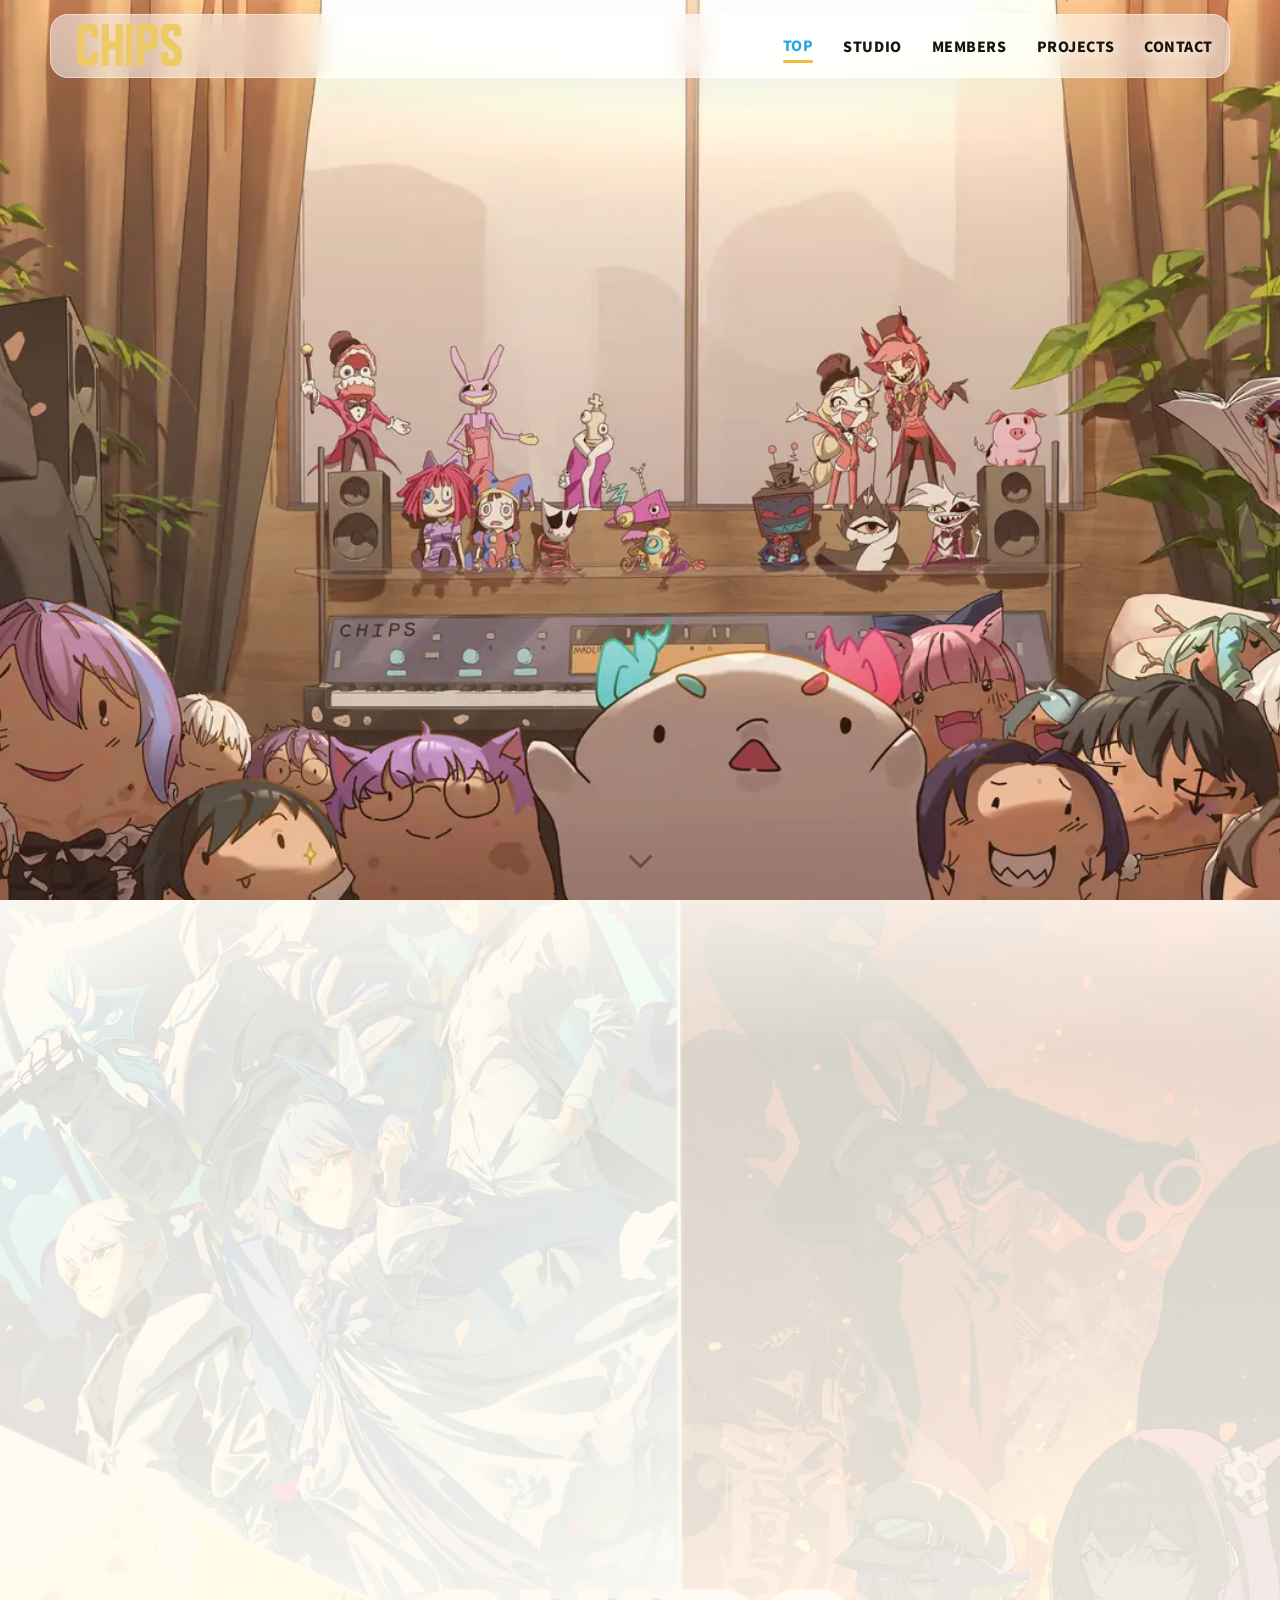
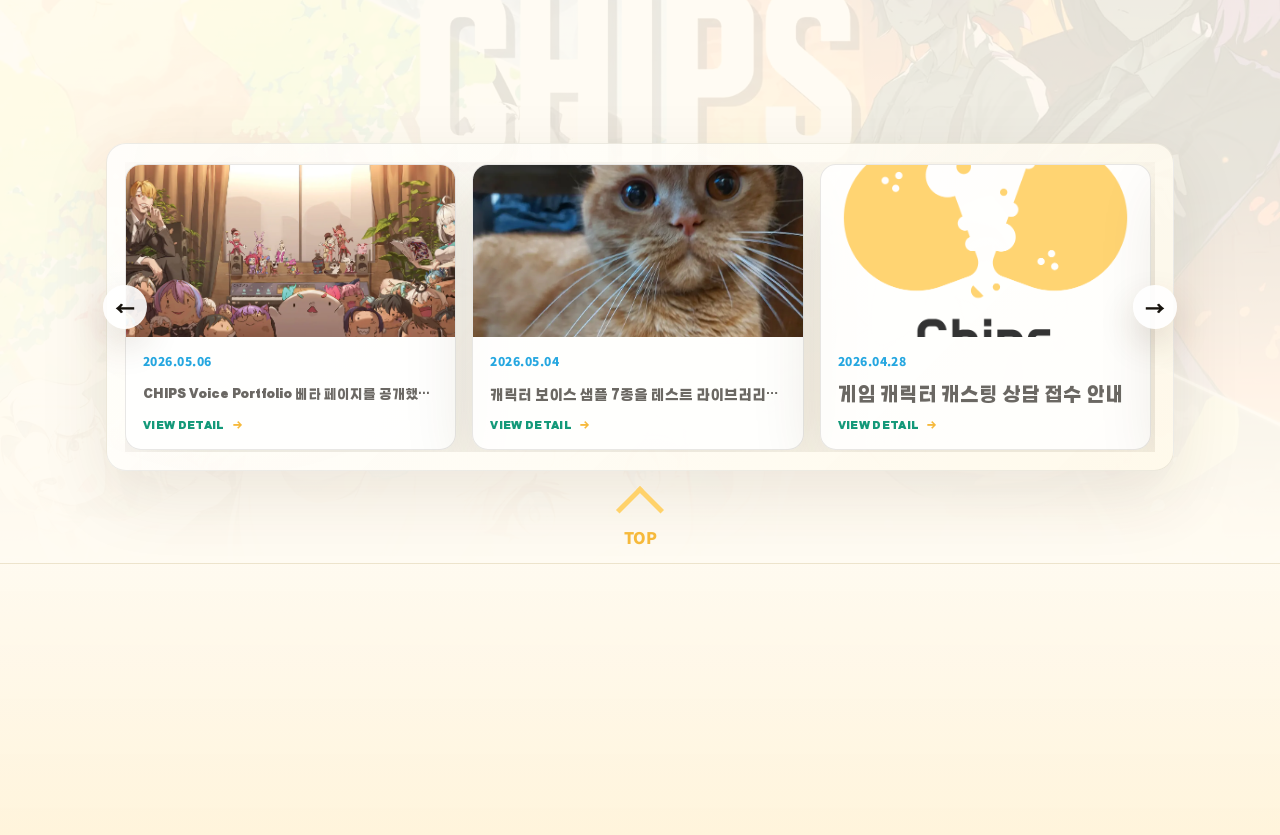
==== index.html @ 1d09a899 "Restore news article header style" ====
<!doctype html>
<html lang="ko">
  <head>
    <meta charset="UTF-8" />
    <meta name="viewport" content="width=device-width, initial-scale=1.0" />
    <title>CHIPS Voice Portfolio</title>
    <link rel="preconnect" href="https://fonts.googleapis.com" />
    <link rel="preconnect" href="https://fonts.gstatic.com" crossorigin />
    <link
      href="https://fonts.googleapis.com/css2?family=Bebas+Neue&family=Noto+Sans+KR:wght@400;500;700;900&display=swap"
      rel="stylesheet"
    />
    <link rel="stylesheet" href="styles.css?v=20260605-news-nav-polish" />
  </head>
  <body>
    <header class="site-header" aria-label="CHIPS main navigation">
      <a class="brand" href="#top" aria-label="CHIPS home">
        <img class="brand-logo" src="assets/chips_logo_1.png" alt="CHIPS" />
      </a>
      <nav class="main-nav" aria-label="Primary">
        <a href="#top" class="nav-link is-active">TOP</a>
        <a href="#news" class="nav-link">STUDIO</a>
        <a href="#members" class="nav-link">MEMBERS</a>
        <a href="#services" class="nav-link">PROJECTS</a>
        <a href="#contact" class="nav-link">CONTACT</a>
      </nav>
    </header>

    <main>
      <div id="home" class="home-page">
        <section id="top" class="hero section-panel" aria-label="CHIPS hero video">
          <video class="hero-video" autoplay muted loop playsinline preload="metadata" poster="assets/chips-hero-optimized.webp">
            <source src="assets/chips-background.mp4" type="video/mp4" />
          </video>
          <div class="hero-poster-pan" aria-hidden="true">
            <img src="assets/chips-poster-landscape.webp" alt="" />
          </div>
          <a class="hero-scroll-cue" href="#voice-sample" aria-label="Scroll to voice samples">
            <span></span>
          </a>
        </section>

        <section id="voice-sample" class="section-panel voice-sample-section">
          <div class="section-title-row">
            <div>
              <p class="eyebrow">Sample library</p>
              <h2>VOICE SAMPLE</h2>
            </div>
            <div class="filter-language-switch" aria-label="Voice sample category language">
              <button class="filter-locale-button is-active" type="button" data-filter-locale="ko">
                <strong>한국</strong>
                <span>KR</span>
              </button>
              <button class="filter-locale-button" type="button" data-filter-locale="en">
                <strong>English</strong>
                <span>EN</span>
              </button>
              <button class="filter-locale-button" type="button" data-filter-locale="ja">
                <strong>日本語</strong>
                <span>JP</span>
              </button>
              <button class="filter-locale-button" type="button" data-filter-locale="zh">
                <strong>中文</strong>
                <span>CN</span>
              </button>
            </div>
          </div>

          <form class="sample-filter" aria-label="Voice sample filters">
            <div class="filter-controls" id="filter-controls"></div>
            <button class="dark-button" type="button" id="sample-search">
              <strong>검색</strong>
              <span>Search</span>
            </button>
          </form>

          <div class="sample-empty" id="sample-empty">카테고리를 선택하고 검색하면 성우 샘플이 표시됩니다.</div>
          <div class="sample-results" id="sample-results" hidden>
            <button class="sample-page-button" type="button" data-sample-page="prev" aria-label="Previous sample results">
              <img src="assets/chevron-left.svg" alt="" aria-hidden="true" />
            </button>
            <div class="sample-grid" id="sample-grid" aria-live="polite"></div>
            <button class="sample-page-button" type="button" data-sample-page="next" aria-label="Next sample results">
              <img src="assets/chevron-right.svg" alt="" aria-hidden="true" />
            </button>
            <p class="sample-page-status" id="sample-page-status" aria-live="polite"></p>
          </div>
        </section>

        <section id="top-news" class="section-panel top-news-section">
          <div class="section-title-row compact-title-row">
            <div>
              <p class="eyebrow">Studio updates</p>
              <h2>STUDIO NEWS</h2>
            </div>
            <a class="news-view-all" href="#news">Studio archive <span>→</span></a>
          </div>
          <div class="top-news-carousel">
            <button class="top-news-arrow" type="button" data-news-slide="prev" aria-label="Previous news">←</button>
            <div class="top-news-rail" id="top-news-rail" aria-label="Latest CHIPS news">
              <article class="top-news-card" data-news-id="site-beta" tabindex="0" role="button">
                <img src="assets/chips-hero-optimized.webp" alt="CHIPS Voice Portfolio 베타 공개" />
                <div>
                  <time datetime="2026-05-06">2026.05.06</time>
                  <h3>CHIPS Voice Portfolio 베타 페이지를 공개했습니다</h3>
                  <p>Read more <span>→</span></p>
                </div>
              </article>
              <article class="top-news-card" data-news-id="sample-library" tabindex="0" role="button">
                <img src="assets/sample_profile-optimized.webp" alt="캐릭터 보이스 샘플" />
                <div>
                  <time datetime="2026-05-04">2026.05.04</time>
                  <h3>캐릭터 보이스 샘플 7종을 테스트 라이브러리에 추가</h3>
                  <p>Read more <span>→</span></p>
                </div>
              </article>
              <article class="top-news-card" data-news-id="game-casting" tabindex="0" role="button">
                <img src="assets/chips-hero-optimized.webp" alt="게임 캐릭터 캐스팅" />
                <div>
                  <time datetime="2026-04-28">2026.04.28</time>
                  <h3>게임 캐릭터 캐스팅 상담 접수 안내</h3>
                  <p>Read more <span>→</span></p>
                </div>
              </article>
              <article class="top-news-card" data-news-id="remote-guide" tabindex="0" role="button">
                <img src="assets/chips-hero-optimized.webp" alt="원격 녹음 자료 안내" />
                <div>
                  <time datetime="2026-04-18">2026.04.18</time>
                  <h3>원격 녹음 의뢰 시 필요한 자료 정리</h3>
                  <p>Read more <span>→</span></p>
                </div>
              </article>
              <article class="top-news-card" data-news-id="actor-update" tabindex="0" role="button">
                <img src="assets/sample_profile-optimized.webp" alt="신규 성우 프로필" />
                <div>
                  <time datetime="2026-04-02">2026.04.02</time>
                  <h3>신규 성우 프로필 업데이트 예정</h3>
                  <p>Read more <span>→</span></p>
                </div>
              </article>
            </div>
            <button class="top-news-arrow" type="button" data-news-slide="next" aria-label="Next news">→</button>
          </div>
        </section>

      </div>

      <section id="news" class="section-panel news-section app-page" hidden>
        <div class="page-heading">
          <p class="eyebrow">STUDIO</p>
          <h2>Studio News</h2>
        </div>
        <div class="news-layout">
          <div class="news-main">
            <article class="news-feature" data-news-id="site-beta" data-news-category="Notice Website" data-news-archive="2026.05" tabindex="0" role="button">
              <div class="news-feature-visual">
                <img src="assets/chips-hero-optimized.webp" alt="CHIPS studio artwork" />
              </div>
              <div class="news-feature-copy">
                <p class="news-tags"><span>Notice</span><span>Website</span></p>
                <time datetime="2026-05-06">2026.05.06</time>
                <h3>CHIPS Voice Portfolio 베타 페이지를 공개했습니다</h3>
                <p>성우 샘플 검색, 프로필 보기, 문의 접수 기능을 한곳에서 확인할 수 있는 첫 번째 웹사이트 버전입니다.</p>
                <p class="news-more">Read more <span>→</span></p>
              </div>
            </article>

            <div class="news-list">
              <article class="news-item" data-news-id="sample-library" data-news-category="Sample Voice" data-news-archive="2026.05" tabindex="0" role="button">
                <img class="news-thumb" src="assets/sample_profile-optimized.webp" alt="캐릭터 보이스 샘플" />
                <div class="news-item-copy">
                  <time datetime="2026-05-04">2026.05.04</time>
                  <p class="news-tags"><span>Sample</span><span>Voice</span></p>
                  <h3>캐릭터 보이스 샘플 7종을 테스트 라이브러리에 추가</h3>
                  <p>밝은 톤, 중저음 내레이션, 감성 광고 등 검색 카테고리별로 확인 가능한 샘플 데이터를 준비했습니다.</p>
                  <p class="news-more">Read more <span>→</span></p>
                </div>
              </article>
              <article class="news-item" data-news-id="game-casting" data-news-category="Casting" data-news-archive="2026.04" tabindex="0" role="button">
                <img class="news-thumb" src="assets/chips-hero-optimized.webp" alt="게임 캐릭터 캐스팅" />
                <div class="news-item-copy">
                  <time datetime="2026-04-28">2026.04.28</time>
                  <p class="news-tags"><span>Casting</span></p>
                  <h3>게임 캐릭터 캐스팅 상담 접수 안내</h3>
                  <p>히어로, 악당, 마스코트, AI 비서 등 캐릭터 타입에 맞춰 성우 후보를 제안하는 상담을 시작합니다.</p>
                  <p class="news-more">Read more <span>→</span></p>
                </div>
              </article>
              <article class="news-item" data-news-id="remote-guide" data-news-category="Studio Guide" data-news-archive="2026.04" tabindex="0" role="button">
                <img class="news-thumb" src="assets/chips-hero-optimized.webp" alt="원격 녹음 자료 안내" />
                <div class="news-item-copy">
                  <time datetime="2026-04-18">2026.04.18</time>
                  <p class="news-tags"><span>Studio</span><span>Guide</span></p>
                  <h3>원격 녹음 의뢰 시 필요한 자료 정리</h3>
                  <p>대본, 레퍼런스, 분량, 납기, 사용 범위를 미리 정리하면 캐스팅과 견적 안내가 더 빠르게 진행됩니다.</p>
                  <p class="news-more">Read more <span>→</span></p>
                </div>
              </article>
              <article class="news-item" data-news-id="actor-update" data-news-category="Crew" data-news-archive="2026.04" tabindex="0" role="button">
                <img class="news-thumb" src="assets/sample_profile-optimized.webp" alt="신규 성우 프로필" />
                <div class="news-item-copy">
                  <time datetime="2026-04-02">2026.04.02</time>
                  <p class="news-tags"><span>Crew</span></p>
                  <h3>신규 성우 프로필 업데이트 예정</h3>
                  <p>애니메이션, 광고, 게임 분야별 샘플을 가진 성우 프로필이 순차적으로 추가될 예정입니다.</p>
                  <p class="news-more">Read more <span>→</span></p>
                </div>
              </article>
            </div>
          </div>

          <aside class="news-sidebar" aria-label="News filters">
            <div class="news-sidebar-card">
              <h3>Category</h3>
              <button class="news-filter-link is-active" type="button" data-news-filter="all">All</button>
              <button class="news-filter-link" type="button" data-news-filter="category" data-filter-value="Notice">Notice</button>
              <button class="news-filter-link" type="button" data-news-filter="category" data-filter-value="Sample">Sample</button>
              <button class="news-filter-link" type="button" data-news-filter="category" data-filter-value="Casting">Casting</button>
              <button class="news-filter-link" type="button" data-news-filter="category" data-filter-value="Studio">Studio</button>
              <button class="news-filter-link" type="button" data-news-filter="category" data-filter-value="Crew">Crew</button>
            </div>
            <div class="news-sidebar-card">
              <h3>Archive</h3>
              <button class="news-filter-link" type="button" data-news-filter="archive" data-filter-value="2026.05">2026.05</button>
              <button class="news-filter-link" type="button" data-news-filter="archive" data-filter-value="2026.04">2026.04</button>
              <button class="news-filter-link" type="button" data-news-filter="archive" data-filter-value="2026.03">2026.03</button>
            </div>
          </aside>
        </div>
      </section>

      <section id="news-article" class="section-panel news-article-section app-page" hidden>
        <button class="back-button" type="button" id="back-to-news">← STUDIO</button>
        <article class="news-article" id="news-article-content"></article>
      </section>

      <section id="members" class="section-panel actors-section app-page" hidden>
        <div class="page-heading">
          <p class="eyebrow">MEMBERS</p>
          <h2>Voice Actor</h2>
        </div>
        <div class="actor-grid" id="actor-grid"></div>
      </section>

      <section id="actor-detail" class="section-panel actor-detail-section app-page" hidden>
        <button class="back-button" type="button" id="back-to-actors">← MEMBERS</button>
        <article class="actor-profile">
          <div class="profile-sidebar">
            <div class="profile-portrait" id="detail-avatar" aria-hidden="true"></div>
            <div class="profile-identity-card">
              <div class="profile-identity-title">
                <h2 id="detail-name">성우 이름</h2>
                <p class="profile-name-en" id="detail-name-en">English Name</p>
              </div>
            </div>
          </div>
          <div class="profile-copy">
            <div class="profile-audio-card">
              <div class="profile-audio-player-panel" id="audio-demo" hidden>
                <div class="profile-intro-copy">
                  <div class="profile-section-head profile-player-head">
                    <div class="profile-player-label-row">
                      <span>VOICE SAMPLE</span>
                      <div class="profile-audio-tags" id="active-demo-tags" hidden></div>
                    </div>
                    <h3 id="active-demo-title">보이스 샘플</h3>
                  </div>
                  <div id="audio-demo-player"></div>
                  <p class="profile-audio-meta" id="active-demo-meta"></p>
                </div>
              </div>
              <div class="voice-demo">
                <div class="profile-section-head">
                  <span>SAMPLES</span>
                  <h3>보이스 샘플</h3>
                </div>
                <div class="demo-grid sample-button-grid" id="demo-grid"></div>
              </div>
            </div>
            <div class="profile-summary-card">
              <div class="profile-section-head">
                <span>PROFILE</span>
                <h3>소개</h3>
              </div>
              <div class="profile-highlights" id="detail-highlights"></div>
              <p id="detail-bio"></p>
              <p class="profile-capabilities" id="detail-capabilities"></p>
            </div>
          </div>
        </article>
        <section class="profile-career" id="detail-career" aria-label="성우 경력"></section>
      </section>

      <section id="services" class="services-placeholder section-panel app-page" hidden>
        <p class="eyebrow">PROJECTS</p>
        <h2>Projects</h2>
        <p>서비스 소개 영역은 다음 단계에서 녹음, 캐스팅, 연출, 번역/각색 등의 항목으로 확장할 수 있습니다.</p>
      </section>

      <section id="contact" class="section-panel contact-section app-page" hidden>
        <div class="page-heading">
          <div class="contact-heading-top">
            <p class="eyebrow">CONTACT</p>
          </div>
          <h2 data-contact-text="pageTitle">문의하기</h2>
        </div>
        <div class="contact-layout">
          <aside class="contact-aside" aria-label="Contact information">
            <h3 data-contact-text="guideTitle">문의 안내</h3>
            <p data-contact-html="guideBody">
              문의 내용 확인 후 <strong>1~2일 이내</strong>에 이메일로 답변드리겠습니다.
              급한 일정이 있으신 경우 희망 납기일을 함께 작성해 주세요.
            </p>
            <div class="team-join-cta" aria-label="Team join inquiry">
              <p>
                <span data-contact-text="teamJoinGuide">팀 가입 문의의 경우</span>
                <button class="team-join-trigger" id="team-join-trigger" type="button" data-contact-text="teamJoinButton">여기를 클릭해주세요</button>
              </p>
            </div>
          </aside>
          <form class="contact-form" id="contact-form" action="https://usebasin.com/f/edb9d09ea1e0" method="POST" enctype="multipart/form-data" accept-charset="UTF-8">
            <input id="contact-mode" name="contact_mode" type="hidden" value="general" />
            <div class="contact-form-toolbar">
              <div class="filter-language-switch contact-language-switch" aria-label="Contact form language">
                <button class="filter-locale-button is-active" type="button" data-contact-locale="ko">
                  <strong>한국</strong>
                  <span>KR</span>
                </button>
                <button class="filter-locale-button" type="button" data-contact-locale="en">
                  <strong>English</strong>
                  <span>EN</span>
                </button>
              </div>
            </div>
            <div class="team-contact-panel full-field" id="team-contact-panel" hidden>
              <div class="team-contact-heading">
                <div>
                  <p class="eyebrow" data-contact-text="teamFormEyebrow">TEAM JOIN</p>
                  <h3 data-contact-text="teamFormTitle">팀 가입 문의</h3>
                </div>
                <button class="team-contact-back" id="team-contact-back" type="button" data-contact-text="teamFormBack">일반 문의로 돌아가기</button>
              </div>
              <div class="team-contact-grid">
                <label>
                  <span><span data-contact-text="teamNameLabel">활동명 / 이름</span> <strong class="required-mark">*</strong></span>
                  <input name="team_name" type="text" autocomplete="name" required disabled />
                </label>
                <label>
                  <span><span data-contact-text="teamEmailLabel">이메일</span> <strong class="required-mark">*</strong></span>
                  <input name="team_email" type="email" autocomplete="email" required disabled />
                </label>
                <label>
                  <span><span data-contact-text="teamPhoneLabel">연락처</span> <b class="optional-chip" data-contact-text="optionalChip">선택</b></span>
                  <input name="team_phone" type="tel" autocomplete="tel" disabled />
                </label>
                <label>
                  <span><span data-contact-text="teamRoleLabel">지원 분야</span> <strong class="required-mark">*</strong></span>
                  <select name="team_role" required disabled>
                    <option value="" data-contact-option="teamRolePlaceholder">선택해 주세요</option>
                    <option value="성우" data-contact-option="teamRoleVoice">성우</option>
                    <option value="일러스트" data-contact-option="teamRoleIllustration">일러스트</option>
                    <option value="기획" data-contact-option="teamRolePlanning">기획</option>
                  </select>
                </label>
              </div>
              <label>
                <span><span data-contact-text="teamLinksLabel">포트폴리오 / 샘플 링크</span> <b class="optional-chip" data-contact-text="optionalChip">선택</b></span>
                <input name="team_links" type="text" placeholder="Google Drive, YouTube, SoundCloud" disabled />
              </label>
              <label>
                <span><span data-contact-text="teamIntroLabel">간단한 소개</span> <strong class="required-mark">*</strong></span>
                <textarea name="team_intro" rows="5" placeholder="활동 분야, 가능한 작업, 함께하고 싶은 이유를 적어주세요." required disabled></textarea>
              </label>
              <label>
                <span><span data-contact-text="teamExperienceLabel">주요 경력 / 참고 사항</span> <b class="optional-chip" data-contact-text="optionalChip">선택</b></span>
                <textarea name="team_experience" rows="4" placeholder="참여 작품, 작업 경험, 사용 장비 등을 자유롭게 적어주세요." disabled></textarea>
              </label>
            </div>
            <label>
              <span><span data-contact-text="nameLabel">성명</span> <strong class="required-mark">*</strong></span>
              <input name="name" type="text" autocomplete="name" required />
            </label>
            <fieldset class="contact-choice">
              <legend><span data-contact-text="requesterLabel">문의자 구분</span> <strong class="required-mark">*</strong></legend>
              <label><input name="requester_type" type="radio" value="회사" required /><span data-contact-text="companyOption">회사</span></label>
              <label><input name="requester_type" type="radio" value="개인" /><span data-contact-text="individualOption">개인</span></label>
            </fieldset>
            <label>
              <span><span data-contact-text="companyLabel">회사명 또는 개인명</span> <b class="optional-chip" data-contact-text="optionalChip">선택</b></span>
              <input name="company" type="text" autocomplete="organization" />
            </label>
            <label>
              <span><span data-contact-text="inquiryTypeLabel">문의 유형</span> <strong class="required-mark">*</strong></span>
              <select name="inquiry_type" required>
                <option value="" data-contact-option="placeholder">선택해 주세요</option>
                <option value="성우 캐스팅 문의" data-contact-option="casting">성우 캐스팅 문의</option>
                <option value="더빙 제작 문의" data-contact-option="dubbing">더빙 제작 문의</option>
                <option value="견적 요청" data-contact-option="estimate">견적 요청</option>
                <option value="수정/추가 작업" data-contact-option="revision">수정/추가 작업</option>
                <option value="제휴/협업" data-contact-option="partnership">제휴/협업</option>
                <option value="기타" data-contact-option="other">기타</option>
              </select>
            </label>
            <label>
              <span><span data-contact-text="phoneLabel">연락처</span> <b class="optional-chip" data-contact-text="optionalChip">선택</b></span>
              <input name="phone" type="tel" autocomplete="tel" />
            </label>
            <label>
              <span><span data-contact-text="emailLabel">이메일</span> <strong class="required-mark">*</strong></span>
              <input name="email" type="email" autocomplete="email" placeholder="hello@example.com" required />
            </label>
            <div class="contact-extra-grid full-field">
              <label>
                <span><span data-contact-text="budgetLabel">예산 범위</span> <b class="optional-chip" data-contact-text="optionalChip">선택</b></span>
                <input name="budget" type="text" />
              </label>
              <label>
                <span><span data-contact-text="deadlineLabel">희망 마감일</span> <b class="optional-chip" data-contact-text="optionalChip">선택</b></span>
                <input name="deadline" type="date" />
              </label>
              <label>
                <span><span data-contact-text="projectTypeLabel">프로젝트 종류</span> <b class="optional-chip" data-contact-text="optionalChip">선택</b></span>
                <input name="project_type" type="text" placeholder="광고, 유튜브, 애니, 게임, 교육 등" />
              </label>
            </div>
            <label class="full-field">
              <span><span data-contact-text="messageLabel">신청 내용</span> <strong class="required-mark">*</strong></span>
              <textarea name="message" rows="6" placeholder="문의 내용, 분량, 일정, 원하는 목소리 조건 등" required></textarea>
            </label>
            <label class="full-field">
              <span><span data-contact-text="referenceLabel">파일 또는 참고 링크</span> <b class="optional-chip" data-contact-text="optionalChip">선택</b></span>
              <input name="reference_link" type="url" placeholder="Google Drive, Dropbox, YouTube" />
            </label>
            <label class="file-field full-field">
              <span><span data-contact-text="attachmentLabel">파일 첨부</span> <b class="optional-chip" data-contact-text="optionalChip">선택</b></span>
              <input class="file-input" name="attachment" type="file" accept=".pdf,.doc,.docx,.txt,.rtf,.zip,.mp3,.wav,.m4a,.mp4,.mov,.jpg,.jpeg,.png,.webp" />
              <span class="file-upload-ui">
                <span class="file-upload-button" data-contact-text="fileChoose">파일 선택</span>
                <span class="file-upload-name" id="file-upload-name" data-contact-text="fileNone">선택된 파일 없음</span>
                <span class="file-upload-actions" id="file-upload-actions" hidden>
                  <button class="file-upload-action" type="button" id="file-change-button" data-contact-text="fileChange">변경</button>
                  <button class="file-upload-action" type="button" id="file-remove-button" data-contact-text="fileRemove">삭제</button>
                </span>
              </span>
              <small data-contact-text="attachmentHelp">첨부파일은 1개만 가능하며, 5MB 이하 파일만 첨부할 수 있습니다. 큰 파일은 위 링크란에 공유 링크를 남겨주세요.</small>
            </label>
            <div class="privacy-group full-field">
              <details class="privacy-details">
                <summary>
                  <span class="privacy-summary-label">
                    <span class="privacy-check-control" aria-hidden="true"></span>
                    <span class="privacy-copy"><span data-contact-text="privacyLabel">개인정보 수집 및 이용에 동의합니다.</span> <strong class="required-mark">*</strong></span>
                  </span>
                  <span class="privacy-summary-toggle">
                    <span data-contact-text="privacyDetailsToggle">자세히 보기</span>
                    <span class="privacy-details-arrow" aria-hidden="true"></span>
                  </span>
                </summary>
                <input class="privacy-native-input" name="privacy_agree" type="checkbox" value="동의" required />
                <div class="privacy-details-content" data-contact-html="privacyDetailsBody">
                  <dl>
                    <div>
                      <dt>수집 항목</dt>
                      <dd>성명, 이메일, 연락처, 회사명 또는 개인명, 문의 유형, 문의 내용, 첨부파일</dd>
                    </div>
                    <div>
                      <dt>수집 목적</dt>
                      <dd>문의 접수, 본인 확인, 답변 및 상담 진행</dd>
                    </div>
                    <div>
                      <dt>보유 기간</dt>
                      <dd>문의 처리 완료 후 1년간 보관 후 파기</dd>
                    </div>
                    <div>
                      <dt>동의 거부권</dt>
                      <dd>동의하지 않을 경우 문의 접수가 제한될 수 있습니다.</dd>
                    </div>
                    <div>
                      <dt>처리 위탁</dt>
                      <dd>문의 접수, 첨부파일 수신, 이메일 전달을 위해 Basin 서비스를 이용합니다.</dd>
                    </div>
                  </dl>
                </div>
              </details>
            </div>
            <button class="submit-button" type="submit"><span data-contact-text="submitLabel">문의 접수하기</span></button>
            <p class="form-status" id="form-status" role="status"></p>
          </form>
        </div>
        <div class="contact-toast" id="contact-toast" hidden role="alertdialog" aria-modal="true" aria-labelledby="contact-toast-title">
          <button class="contact-toast-close" id="contact-toast-close" type="button" aria-label="Close">X</button>
          <strong id="contact-toast-title">&#47928;&#51032;&#44032; &#51217;&#49688;&#46104;&#50632;&#49845;&#45768;&#45796;.</strong>
          <span>&#54869;&#51064; &#54980; 1~2&#51068; &#51060;&#45236;&#50640; &#51060;&#47700;&#51068;&#47196; &#45813;&#48320;&#46300;&#47532;&#44192;&#49845;&#45768;&#45796;.</span>
          <em>Your inquiry has been submitted. We will review it and reply by email within 1-2 business days.</em>
        </div>
      </section>

      <section id="info" class="info-band">
        <button class="top-button" type="button" id="scroll-to-top" aria-label="Scroll to top">
          <span></span>
          TOP
        </button>
        <div class="info-content">
          <div class="footer-brand">
            <img src="assets/chips_logo_1.png" alt="CHIPS" />
            <p>Voice casting and creative production archive.</p>
          </div>
          <div class="footer-main">
            <div class="footer-credits" aria-label="CHIPS team credits">
              <p><span>Lead</span><strong>장민지</strong></p>
              <p><span>Co-Lead</span><strong>권순교</strong></p>
              <p><span>Operations Lead</span><strong>곽서현</strong></p>
            </div>
            <div class="footer-notice">
              <p lang="ko">본 페이지에 게시된 콘텐츠의 무단 복제, 배포 및 도용을 금지하며, 위반 시 관련 법령에 따라 조치될 수 있습니다.</p>
              <p lang="en">Unauthorized reproduction, distribution, or use of any content on this website is prohibited and may result in legal action.</p>
            </div>
          </div>
          <div class="footer-bottom">
            <p>© CHIPS. All Rights Reserved.</p>
            <nav aria-label="Footer navigation">
              <a href="#top">TOP</a>
              <a href="#members">MEMBERS</a>
              <a href="#contact">CONTACT</a>
            </nav>
          </div>
        </div>
      </section>
    </main>

    <div class="contact-status-bar" id="contact-status-bar" hidden role="alert"></div>

    <script src="script.js?v=20260605-news-article-polish"></script>
  </body>
</html>
---- styles.css ----
:root {
  --chip-yellow: #ffd26a;
  --chip-yellow-deep: #f6b93b;
  --ink: #17130d;
  --muted: #6f675b;
  --line: rgba(32, 26, 18, 0.16);
  --paper: #fffaf0;
  --soft: #f8efe1;
  --blue: #26a7e0;
  --green: #149979;
  --coral: #ef7766;
  --shadow: 0 24px 70px rgba(73, 52, 25, 0.13);
  --glass: rgba(255, 252, 244, 0.58);
  --glass-strong: rgba(255, 252, 244, 0.82);
}

@font-face {
  font-family: "Hakgyoansim Poster";
  src:
    url("assets/fonts/Hakgyoansim_PosterB.ttf") format("truetype"),
    url("assets/fonts/Hakgyoansim_PosterOTFB.otf") format("opentype");
  font-weight: 700 900;
  font-style: normal;
  font-display: swap;
}

* {
  box-sizing: border-box;
}

html {
  scroll-behavior: smooth;
}

body {
  margin: 0;
  background: var(--paper);
  color: var(--ink);
  font-family: "Noto Sans KR", "Apple SD Gothic Neo", "Malgun Gothic", sans-serif;
  font-weight: 500;
}

[hidden] {
  display: none !important;
}

button,
input,
select,
textarea {
  font: inherit;
}

a {
  color: inherit;
  text-decoration: none;
}

.site-header {
  position: fixed;
  top: 0;
  left: 0;
  right: 0;
  z-index: 20;
  display: flex;
  align-items: center;
  justify-content: space-between;
  width: min(1180px, calc(100% - 32px));
  height: 64px;
  margin: 14px auto 0;
  padding: 0 16px;
  background: rgba(255, 255, 255, 0.52);
  border: 1px solid rgba(255, 255, 255, 0.42);
  border-radius: 18px;
  box-shadow: 0 18px 48px rgba(73, 52, 25, 0.07);
  backdrop-filter: blur(12px);
}

.brand-logo {
  display: block;
  width: clamp(86px, 10vw, 132px);
  height: auto;
  transition: transform 220ms ease, filter 220ms ease;
}

.brand:hover .brand-logo {
  transform: translateY(-2px) rotate(-1deg);
  filter: drop-shadow(0 10px 20px rgba(246, 185, 59, 0.22));
}

.main-nav {
  display: flex;
  gap: clamp(12px, 3vw, 30px);
  align-items: center;
  font-size: 14px;
  font-weight: 900;
  letter-spacing: 0.04em;
  text-shadow: 0 1px 12px rgba(255, 255, 255, 0.92);
}

.nav-link {
  position: relative;
  padding: 9px 0 10px;
  transition: color 180ms ease, transform 180ms ease;
}

.nav-link::after {
  content: "";
  position: absolute;
  left: 0;
  right: 0;
  bottom: 2px;
  height: 3px;
  border-radius: 999px;
  background: var(--chip-yellow-deep);
  transform: scaleX(0);
  transform-origin: center;
  transition: transform 180ms ease;
}

.nav-link.is-active,
.nav-link:hover {
  color: var(--blue);
  transform: translateY(-1px);
}

.nav-link.is-active::after,
.nav-link:hover::after {
  transform: scaleX(1);
}

.section-panel {
  width: min(1180px, calc(100% - 32px));
  margin: 0 auto;
  padding: 110px clamp(18px, 5vw, 56px) 72px;
}

.route-enter {
  animation: routeEnter 360ms ease both;
}

@keyframes routeEnter {
  from {
    opacity: 0;
    transform: translateY(14px);
  }

  to {
    opacity: 1;
    transform: translateY(0);
  }
}

.home-page {
  position: relative;
  z-index: 2;
  overflow: visible;
  isolation: isolate;
}

.home-page::before {
  content: "";
  position: absolute;
  inset: calc(100svh - 96px) 0 -36px;
  z-index: 0;
  pointer-events: none;
  background:
    linear-gradient(180deg, var(--paper) 0%, rgba(255, 250, 240, 0.1) 18%, rgba(255, 250, 240, 0.46) 72%, var(--paper) 100%),
    url("assets/chips-poster-bg.webp") center top / cover no-repeat;
  opacity: 0.2;
  filter: saturate(0.88) brightness(1.05);
}

.home-page > .section-panel {
  position: relative;
  z-index: 1;
}

.home-page > .voice-sample-section {
  z-index: 4;
}

.hero.section-panel {
  position: relative;
  width: 100vw;
  max-width: none;
  height: 100vh;
  height: 100svh;
  min-height: 520px;
  margin-right: calc(50% - 50vw);
  margin-left: calc(50% - 50vw);
  padding: 0;
  overflow: hidden;
  background: #fff3d4;
  z-index: 2;
}

.eyebrow {
  margin: 0 0 10px;
  color: var(--blue);
  font-size: 13px;
  font-weight: 900;
  letter-spacing: 0.12em;
  text-transform: uppercase;
}

.hero-video {
  position: absolute;
  inset: 0;
  z-index: 1;
  display: block;
  width: 100%;
  height: 100%;
  margin: 0 auto;
  object-fit: cover;
  object-position: center 58%;
  opacity: 1;
  transition: opacity 1200ms ease;
}

.hero-poster-pan {
  position: absolute;
  top: clamp(96px, 12vh, 126px);
  right: clamp(24px, 4vw, 64px);
  bottom: 82px;
  left: clamp(24px, 4vw, 64px);
  z-index: 2;
  overflow: hidden;
  border-radius: 10px;
  background: transparent;
  box-shadow: 0 24px 70px rgba(28, 20, 10, 0.12);
  pointer-events: none;
  opacity: 0;
}

.hero-poster-pan img {
  display: block;
  width: auto;
  min-width: 100%;
  height: 100%;
  max-width: none;
  object-fit: cover;
  object-position: left center;
  transform: translate3d(0, 0, 0);
  will-change: transform;
}

.hero.is-poster-active .hero-video {
  opacity: 0;
}

.hero.is-poster-active .hero-poster-pan {
  animation: heroPosterCrossfade 16s ease forwards;
}

.hero.is-poster-active .hero-poster-pan img {
  animation: heroPosterPan 16s linear forwards;
}

@keyframes heroPosterCrossfade {
  0% {
    opacity: 0;
  }

  12%,
  82% {
    opacity: 1;
  }

  100% {
    opacity: 0;
  }
}

@keyframes heroPosterPan {
  0% {
    transform: translate3d(0, 0, 0);
  }

  100% {
    transform: translate3d(calc(100vw - clamp(48px, 8vw, 128px) - 100%), 0, 0);
  }
}

@media (prefers-reduced-motion: reduce) {
  .hero-video,
  .hero-poster-pan,
  .hero-poster-pan img {
    animation: none;
  }

  .hero-poster-pan {
    opacity: 0;
  }

  .hero.is-poster-active .hero-poster-pan {
    animation: none;
  }
}

.hero-scroll-cue {
  position: absolute;
  left: 50%;
  bottom: 28px;
  z-index: 4;
  display: grid;
  place-items: center;
  width: 38px;
  height: 38px;
  opacity: 0.68;
  transform: translateX(-50%);
  transition: opacity 180ms ease, transform 180ms ease;
}

.hero-scroll-cue::before {
  content: none;
}

.hero-scroll-cue span {
  width: 17px;
  height: 17px;
  border-right: 3px solid rgba(23, 19, 13, 0.62);
  border-bottom: 3px solid rgba(23, 19, 13, 0.62);
  transform: translateY(3px) rotate(45deg);
  animation: scrollCueBounce 1800ms ease-in-out infinite;
}

.hero-scroll-cue:hover {
  opacity: 0.9;
  transform: translateX(-50%) translateY(2px);
}

@keyframes scrollCueBounce {
  0%,
  100% {
    transform: translateY(1px) rotate(45deg);
  }

  50% {
    transform: translateY(7px) rotate(45deg);
  }
}

.section-title-row {
  display: flex;
  align-items: end;
  justify-content: space-between;
  gap: 20px;
  border-bottom: 0;
  padding-bottom: 22px;
  position: relative;
}

.section-title-row::after,
.page-heading::after {
  content: "";
  position: absolute;
  left: 0;
  right: 0;
  bottom: 0;
  height: 6px;
  border-radius: 999px;
  background: linear-gradient(90deg, var(--chip-yellow-deep), var(--chip-yellow), rgba(255, 210, 106, 0));
}

.section-title-row h2,
.page-heading h2,
.services-placeholder h2 {
  margin: 0;
  font-size: clamp(36px, 7vw, 78px);
  line-height: 1.05;
  font-family: "Bebas Neue", "Noto Sans KR", sans-serif;
  letter-spacing: 0.02em;
}

.compact-title-row h2 {
  font-size: clamp(34px, 6vw, 64px);
}

.filter-language-switch {
  display: inline-flex;
  align-items: center;
  gap: 6px;
  padding: 6px;
  border: 1px solid rgba(32, 26, 18, 0.08);
  border-radius: 999px;
  background: rgba(255, 252, 244, 0.78);
  box-shadow: 0 12px 34px rgba(73, 52, 25, 0.08);
}

.filter-locale-button {
  min-width: 66px;
  min-height: 40px;
  display: grid;
  place-items: center;
  gap: 1px;
  border: 0;
  border-radius: 999px;
  background: transparent;
  color: var(--muted);
  cursor: pointer;
  transition: transform 180ms ease, background 180ms ease, color 180ms ease, box-shadow 180ms ease;
}

.filter-locale-button strong,
.filter-locale-button span {
  display: block;
}

.filter-locale-button strong {
  font-size: 13px;
  font-weight: 900;
}

.filter-locale-button span {
  font-size: 10px;
  font-weight: 900;
  letter-spacing: 0.12em;
}

.filter-locale-button:hover,
.filter-locale-button.is-active {
  transform: translateY(-1px);
  background: #fff;
  color: var(--ink);
  box-shadow: inset 0 0 0 2px rgba(246, 185, 59, 0.58), 0 10px 22px rgba(73, 52, 25, 0.08);
}

.text-link {
  color: var(--green);
  font-weight: 900;
  padding: 10px 16px;
  border-radius: 999px;
  background: rgba(255, 255, 255, 0.58);
  box-shadow: inset 0 0 0 1px rgba(20, 153, 121, 0.16);
  transition: transform 180ms ease, background 180ms ease;
}

.text-link:hover {
  transform: translateY(-2px);
  background: rgba(255, 255, 255, 0.9);
}

.sample-filter {
  position: relative;
  z-index: 300;
  display: grid;
  grid-template-columns: minmax(0, 1fr) 104px;
  gap: 12px;
  margin: 24px 0 34px;
  align-items: start;
}

.filter-controls {
  position: relative;
  display: grid;
  grid-template-columns: repeat(4, minmax(0, 1fr));
  gap: 8px;
  padding: 8px;
  border: 1px solid rgba(32, 26, 18, 0.1);
  border-radius: 14px;
  background: rgba(255, 252, 244, 0.94);
  box-shadow: var(--shadow);
}

.filter-dropdown {
  position: relative;
  min-width: 0;
}

.filter-toggle,
.sample-filter > .dark-button {
  min-width: 0;
  height: 54px;
  border: 0;
  border-radius: 10px;
  cursor: pointer;
}

.filter-toggle {
  width: 100%;
  display: flex;
  align-items: center;
  justify-content: space-between;
  gap: 10px;
  padding: 8px 12px;
  background: rgba(255, 255, 255, 0.66);
  color: var(--ink);
  text-align: left;
  box-shadow: inset 0 0 0 1px rgba(32, 26, 18, 0.08);
  transition: transform 180ms ease, box-shadow 180ms ease, background 180ms ease;
}

.filter-toggle-label {
  min-width: 0;
}

.filter-toggle:hover,
.filter-toggle.has-selection,
.filter-dropdown.is-open .filter-toggle {
  background: #fff;
  box-shadow: inset 0 0 0 2px rgba(246, 185, 59, 0.72), 0 12px 24px rgba(73, 52, 25, 0.08);
}

.filter-toggle strong,
.filter-toggle small {
  display: block;
}

.filter-toggle strong {
  font-size: 14px;
  font-weight: 900;
}

.filter-toggle small {
  margin-top: 2px;
  color: var(--muted);
  font-size: 11px;
  font-weight: 800;
}

.filter-toggle-meta {
  flex: 0 0 auto;
  display: inline-flex;
  align-items: center;
  gap: 6px;
}

.filter-count {
  min-width: 24px;
  height: 24px;
  display: grid;
  place-items: center;
  border-radius: 999px;
  background: var(--blue);
  color: #fff;
  font-size: 12px;
  font-style: normal;
  font-weight: 900;
}

.filter-chevron {
  width: 26px;
  height: 26px;
  display: grid;
  place-items: center;
  border-radius: 999px;
  background: rgba(246, 185, 59, 0.18);
  box-shadow: inset 0 0 0 1px rgba(246, 185, 59, 0.28);
  transition: transform 180ms ease, background 180ms ease, box-shadow 180ms ease;
}

.filter-chevron::before {
  content: "";
  width: 7px;
  height: 7px;
  margin-top: -3px;
  border-right: 2px solid var(--ink);
  border-bottom: 2px solid var(--ink);
  transform: rotate(45deg);
}

.filter-toggle:hover .filter-chevron,
.filter-toggle.has-selection .filter-chevron,
.filter-dropdown.is-open .filter-chevron {
  background: var(--chip-yellow);
  box-shadow: 0 8px 18px rgba(246, 185, 59, 0.24);
}

.filter-dropdown.is-open .filter-chevron {
  transform: rotate(180deg);
}

.filter-panel {
  position: absolute;
  left: 0;
  top: calc(100% + 10px);
  z-index: 1000;
  width: min(760px, calc(100vw - 48px));
  box-sizing: border-box;
  max-height: 0;
  opacity: 0;
  transform: translateY(-8px) scale(0.985);
  transform-origin: top left;
  pointer-events: none;
  overflow: auto;
  overscroll-behavior: contain;
  padding: 18px;
  border: 1px solid rgba(32, 26, 18, 0.1);
  border-radius: 16px;
  background: var(--paper);
  box-shadow: 0 24px 70px rgba(73, 52, 25, 0.18);
  backdrop-filter: blur(10px);
  transition:
    max-height 260ms ease,
    opacity 180ms ease,
    transform 220ms ease;
}

.filter-dropdown:nth-child(4n) .filter-panel,
.filter-dropdown:nth-child(4n - 1) .filter-panel {
  right: 0;
  left: auto;
}

.filter-dropdown.is-open .filter-panel {
  max-height: min(350px, 45vh);
  opacity: 1;
  transform: translateY(0) scale(1);
  pointer-events: auto;
}

.filter-panel-head {
  display: flex;
  align-items: center;
  justify-content: space-between;
  gap: 16px;
  padding-bottom: 14px;
  margin-bottom: 14px;
  border-bottom: 1px solid rgba(32, 26, 18, 0.1);
}

.filter-panel-head strong,
.filter-panel-head small {
  display: block;
}

.filter-panel-head strong {
  font-size: 18px;
  font-weight: 900;
}

.filter-panel-head small {
  margin-top: 2px;
  color: var(--muted);
  font-size: 12px;
  font-weight: 800;
}

.filter-actions {
  display: flex;
  gap: 8px;
}

.filter-actions button {
  border: 0;
  border-radius: 999px;
  padding: 8px 12px;
  background: rgba(20, 153, 121, 0.1);
  color: var(--green);
  cursor: pointer;
  font-size: 12px;
  font-weight: 900;
}

.filter-option-grid {
  display: grid;
  grid-template-columns: repeat(3, minmax(0, 1fr));
  gap: 8px;
}

.filter-check {
  min-height: 40px;
  display: flex;
  align-items: center;
  gap: 8px;
  padding: 9px 10px;
  border-radius: 10px;
  background: rgba(255, 255, 255, 0.68);
  color: var(--ink);
  cursor: pointer;
  font-size: 13px;
  font-weight: 800;
  box-shadow: inset 0 0 0 1px rgba(32, 26, 18, 0.07);
}

.filter-check input {
  width: 16px;
  height: 16px;
  accent-color: var(--chip-yellow-deep);
}

.filter-option-label {
  display: inline-flex;
  align-items: baseline;
  justify-content: space-between;
  gap: 8px;
  min-width: 0;
  width: 100%;
}

.filter-option-label > span {
  min-width: 0;
  overflow-wrap: anywhere;
}

.filter-option-count {
  flex: 0 0 auto;
  color: rgba(23, 19, 13, 0.44);
  font-size: 11px;
  font-style: normal;
  font-weight: 900;
}

.sample-filter > .dark-button {
  align-self: start;
  height: 68px;
  min-height: 0;
  display: grid;
  place-items: center;
  align-content: center;
  gap: 2px;
  border-radius: 16px;
  background: linear-gradient(135deg, var(--chip-yellow), var(--chip-yellow-deep));
  color: var(--ink);
  font-weight: 900;
  box-shadow: 0 12px 26px rgba(246, 185, 59, 0.26);
  transition: filter 180ms ease, transform 180ms ease, box-shadow 180ms ease;
}

.sample-filter > .dark-button strong,
.sample-filter > .dark-button span {
  display: block;
}

.sample-filter > .dark-button strong {
  font-size: 15px;
}

.sample-filter > .dark-button span {
  color: rgba(23, 19, 13, 0.68);
  font-size: 10px;
  font-weight: 900;
  letter-spacing: 0.08em;
  text-transform: uppercase;
}

.sample-filter > .dark-button:hover {
  filter: brightness(1.08);
  transform: translateY(-2px);
  box-shadow: 0 18px 34px rgba(246, 185, 59, 0.36);
}

.sample-grid,
.actor-grid {
  display: grid;
  grid-template-columns: repeat(4, minmax(0, 1fr));
  gap: 18px;
}

.actor-grid {
  grid-template-columns: repeat(auto-fit, minmax(178px, 1fr));
  gap: 16px;
  align-items: stretch;
}

.top-news-section {
  position: relative;
  padding-top: 28px;
}

.top-news-carousel {
  position: relative;
  isolation: isolate;
  padding: 18px;
  border: 1px solid rgba(32, 26, 18, 0.08);
  border-radius: 20px;
  background:
    linear-gradient(135deg, rgba(255, 255, 255, 0.88), rgba(255, 249, 234, 0.9)),
    radial-gradient(circle at 12% 10%, rgba(246, 185, 59, 0.16), transparent 34%);
  box-shadow: 0 24px 70px rgba(73, 52, 25, 0.1);
}

.top-news-rail {
  display: grid;
  grid-auto-flow: column;
  grid-auto-columns: calc((100% - 32px) / 3);
  gap: 16px;
  overflow-x: auto;
  overflow-y: hidden;
  padding: 2px;
  background: transparent;
  scroll-snap-type: x mandatory;
  scroll-behavior: smooth;
  scrollbar-width: none;
}

.top-news-rail::-webkit-scrollbar {
  display: none;
}

.top-news-arrow {
  position: absolute;
  top: 50%;
  z-index: 2;
  width: 44px;
  height: 44px;
  display: grid;
  place-items: center;
  border: 0;
  border-radius: 50%;
  background: rgba(255, 255, 255, 0.9);
  color: var(--ink);
  cursor: pointer;
  font-size: 20px;
  font-weight: 900;
  box-shadow: 0 16px 36px rgba(73, 52, 25, 0.16);
  transform: translateY(-50%);
  transition: transform 180ms ease, background 180ms ease, opacity 180ms ease;
}

.top-news-arrow:hover {
  background: var(--chip-yellow);
  transform: translateY(-50%) scale(1.06);
}

.top-news-arrow[data-news-slide="prev"] {
  left: -4px;
}

.top-news-arrow[data-news-slide="next"] {
  right: -4px;
}

.top-news-card {
  min-height: 286px;
  display: grid;
  grid-template-rows: 172px 1fr;
  overflow: hidden;
  border: 1px solid rgba(32, 26, 18, 0.1);
  border-radius: 16px;
  background: rgba(255, 255, 255, 0.82);
  cursor: pointer;
  scroll-snap-align: start;
  box-shadow: var(--shadow);
  transition: transform 180ms ease, background 180ms ease, border-color 180ms ease, box-shadow 180ms ease;
}

.top-news-card:hover,
.top-news-card:focus {
  transform: translateY(-5px);
  border-color: rgba(246, 185, 59, 0.54);
  background: rgba(255, 253, 246, 0.94);
  box-shadow: 0 24px 58px rgba(73, 52, 25, 0.15);
  outline: none;
}

.top-news-card img {
  width: 100%;
  height: 100%;
  display: block;
  object-fit: cover;
  object-position: center;
}

.top-news-card > div {
  display: grid;
  align-content: space-between;
  gap: 12px;
  padding: 15px 17px 17px;
}

.top-news-card time {
  color: var(--blue);
  font-size: 12px;
  font-weight: 900;
  letter-spacing: 0.04em;
}

.top-news-card h3 {
  margin: 0;
  color: rgba(23, 19, 13, 0.64);
  font-family: "Hakgyoansim Poster", "Noto Sans KR", "Apple SD Gothic Neo", "Malgun Gothic", sans-serif;
  font-size: 19px;
  font-weight: 900;
  line-height: 1.2;
  letter-spacing: 0;
  overflow: hidden;
  text-overflow: ellipsis;
  white-space: nowrap;
  word-break: keep-all;
}

.top-news-card p {
  display: flex;
  align-items: center;
  gap: 8px;
  margin: 0;
  color: var(--green);
  font-family: "Hakgyoansim Poster", "Noto Sans KR", "Apple SD Gothic Neo", "Malgun Gothic", sans-serif;
  font-size: 11px;
  font-weight: 900;
  letter-spacing: 0.03em;
  text-transform: uppercase;
}

.top-news-card p span {
  color: var(--chip-yellow-deep);
  transition: transform 180ms ease;
}

.top-news-card:hover p span,
.top-news-card:focus p span {
  transform: translateX(4px);
}

.news-view-all {
  display: inline-flex;
  align-items: center;
  gap: 8px;
  color: var(--ink);
  font-size: 13px;
  font-weight: 900;
  letter-spacing: 0.08em;
  text-transform: uppercase;
}

.news-view-all span {
  width: 30px;
  height: 30px;
  display: grid;
  place-items: center;
  border-radius: 50%;
  background: var(--chip-yellow);
  transition: transform 180ms ease, background 180ms ease;
}

.news-view-all:hover span {
  background: var(--chip-yellow-deep);
  transform: translateX(4px);
}

.sample-empty {
  position: relative;
  z-index: 1;
  min-height: 190px;
  display: grid;
  place-items: center;
  border: 1px dashed rgba(246, 185, 59, 0.55);
  border-radius: 16px;
  background: rgba(255, 255, 255, 0.56);
  color: var(--muted);
  font-weight: 900;
  text-align: center;
  padding: 28px;
  backdrop-filter: blur(14px);
}

.sample-results {
  position: relative;
  z-index: 1;
  padding: 0 58px 34px;
}

.sample-results[hidden] {
  display: none !important;
}

.sample-page-button {
  position: absolute;
  top: calc(50% - 17px);
  z-index: 2;
  width: 44px;
  height: 44px;
  display: grid;
  place-items: center;
  border: 1px solid rgba(246, 185, 59, 0.46);
  border-radius: 50%;
  background: rgba(255, 255, 255, 0.88);
  color: var(--ink);
  cursor: pointer;
  box-shadow: 0 16px 34px rgba(73, 52, 25, 0.13);
  backdrop-filter: blur(12px);
  transition: transform 180ms ease, background 180ms ease, border-color 180ms ease, opacity 180ms ease;
}

.sample-page-button img {
  width: 22px;
  height: 22px;
  display: block;
  pointer-events: none;
}

.sample-page-button:hover,
.sample-page-button:focus-visible {
  transform: translateY(-2px);
  border-color: rgba(246, 185, 59, 0.82);
  background: var(--chip-yellow);
  outline: none;
}

.sample-page-button:disabled {
  opacity: 0.28;
  cursor: not-allowed;
  transform: none;
  background: rgba(255, 255, 255, 0.62);
}

.sample-page-button[data-sample-page="prev"] {
  left: 0;
}

.sample-page-button[data-sample-page="next"] {
  right: 0;
}

.sample-page-status {
  position: absolute;
  left: 50%;
  bottom: 0;
  margin: 0;
  transform: translateX(-50%);
  color: rgba(23, 19, 13, 0.48);
  font-size: 12px;
  font-weight: 900;
  letter-spacing: 0.12em;
}

.sample-card,
.actor-card,
.demo-card {
  border: 1px solid rgba(32, 26, 18, 0.1);
  border-radius: 16px;
  background: rgba(255, 255, 255, 0.78);
  backdrop-filter: blur(14px);
  overflow: hidden;
}

.sample-card {
  position: relative;
  min-height: 300px;
  padding: 24px 22px 20px;
  cursor: pointer;
  box-shadow: var(--shadow);
  transition: transform 220ms ease, box-shadow 220ms ease, border-color 220ms ease, background 220ms ease;
}

.sample-card::after {
  content: "";
  position: absolute;
  inset: 10px;
  border-radius: 12px;
  border: 1px solid rgba(246, 185, 59, 0);
  pointer-events: none;
  transition: border-color 220ms ease, inset 220ms ease;
}

.sample-card:hover,
.sample-card:focus {
  transform: translateY(-8px);
  border-color: rgba(246, 185, 59, 0.58);
  background: rgba(255, 255, 255, 0.9);
  box-shadow: 0 28px 76px rgba(73, 52, 25, 0.17);
  outline: none;
}

.sample-card:hover::after,
.sample-card:focus::after {
  inset: 8px;
  border-color: rgba(246, 185, 59, 0.52);
}

.sample-card:focus-visible {
  outline: 3px solid rgba(38, 167, 224, 0.26);
  outline-offset: 4px;
}

.avatar {
  width: 102px;
  height: 102px;
  margin: 0 auto 18px;
  border-radius: 50%;
  object-fit: cover;
  object-position: center;
  display: block;
  box-shadow: inset 0 0 0 8px rgba(255, 255, 255, 0.28), 0 18px 38px rgba(45, 35, 22, 0.12);
}

.sample-card-meta {
  margin: 0 0 18px;
  color: var(--ink);
  line-height: 1.35;
  text-align: center;
}

.sample-card-meta strong {
  display: block;
  font-size: 17px;
  font-weight: 900;
}

.sample-card-meta span {
  display: block;
  margin-top: 4px;
  color: var(--muted);
  font-size: 11px;
  font-weight: 900;
  letter-spacing: 0.08em;
}

.sample-card-title {
  margin: 0 0 14px;
  color: rgba(20, 17, 12, 0.76);
  font-size: 13px;
  font-weight: 900;
  line-height: 1.35;
  text-align: center;
}

.sample-card-title.has-tags {
  display: flex;
  justify-content: center;
  flex-wrap: wrap;
  gap: 5px 8px;
  color: rgba(20, 17, 12, 0.76);
  font-family: inherit;
  font-size: 13px;
  font-weight: 900;
  line-height: 1.45;
}

.sample-card-title.has-tags span {
  display: inline-block;
  word-break: keep-all;
}

.profile-card-hint {
  display: flex;
  align-items: center;
  justify-content: space-between;
  gap: 12px;
  min-height: 36px;
  margin: 18px 4px 0;
  padding-top: 14px;
  border-top: 1px solid rgba(32, 26, 18, 0.09);
  color: rgba(23, 19, 13, 0.62);
  font-size: 12px;
  font-weight: 900;
  letter-spacing: 0.08em;
  text-transform: uppercase;
  transition: color 180ms ease, transform 180ms ease;
}

.profile-card-hint span {
  width: 30px;
  height: 30px;
  display: grid;
  place-items: center;
  border-radius: 50%;
  background: rgba(246, 185, 59, 0.16);
  color: var(--ink);
  font-size: 16px;
  line-height: 1;
  transition: transform 180ms ease, background 180ms ease;
}

.sample-card:hover .profile-card-hint,
.sample-card:focus .profile-card-hint {
  color: var(--green);
}

.sample-card:hover .profile-card-hint span,
.sample-card:focus .profile-card-hint span {
  transform: translateX(4px);
  background: var(--chip-yellow);
}

.sample-player {
  cursor: default;
  display: grid;
  grid-template-columns: 40px minmax(80px, 1fr) auto;
  gap: 10px;
  align-items: center;
}

.play-button {
  position: relative;
  width: 38px;
  height: 38px;
  border: 0;
  border-radius: 50%;
  background: linear-gradient(135deg, var(--chip-yellow), var(--chip-yellow-deep));
  color: #fff;
  cursor: pointer;
  font-size: 16px;
  font-weight: 900;
  box-shadow: 0 10px 22px rgba(246, 185, 59, 0.3);
  transition: transform 160ms ease, box-shadow 160ms ease;
}

.play-button:hover {
  transform: scale(1.08);
  box-shadow: 0 14px 28px rgba(246, 185, 59, 0.4);
}

.sample-player.is-loading .play-button {
  color: transparent;
  cursor: wait;
}

.sample-player.is-loading .play-button::after {
  content: "";
  position: absolute;
  inset: 10px;
  border: 3px solid rgba(255, 255, 255, 0.45);
  border-top-color: #fff;
  border-radius: 50%;
  animation: player-spin 800ms linear infinite;
}

.sample-player.is-error .play-button {
  background: #cf4d40;
  box-shadow: 0 10px 22px rgba(207, 77, 64, 0.24);
}

.wave {
  position: relative;
  height: 8px;
  overflow: hidden;
  border-radius: 999px;
  background: #eadfc6;
}

.sample-player.is-loading .wave::after {
  content: "";
  position: absolute;
  inset: 0;
  width: 42%;
  border-radius: inherit;
  background: linear-gradient(90deg, transparent, rgba(255, 255, 255, 0.72), transparent);
  animation: player-loading-wave 900ms ease-in-out infinite;
}

.wave span {
  display: block;
  width: 0%;
  height: 100%;
  border-radius: inherit;
  background: linear-gradient(90deg, var(--chip-yellow), var(--chip-yellow-deep));
  transition: width 120ms linear;
}

.time-left {
  min-width: 42px;
  color: var(--ink);
  font-weight: 800;
  text-align: right;
}

.sample-player.is-error .time-left {
  color: #b64237;
}

@keyframes player-spin {
  to {
    transform: rotate(360deg);
  }
}

@keyframes player-loading-wave {
  from {
    transform: translateX(-120%);
  }

  to {
    transform: translateX(260%);
  }
}

.volume-control {
  grid-column: 2 / -1;
  display: grid;
  grid-template-columns: auto minmax(90px, 1fr);
  gap: 8px;
  align-items: center;
  color: var(--muted);
  font-size: 11px;
  font-weight: 900;
  letter-spacing: 0.08em;
}

.volume-control input {
  width: 100%;
  height: 14px;
  background: transparent;
  accent-color: var(--chip-yellow-deep);
  cursor: pointer;
}

.volume-control input::-webkit-slider-runnable-track {
  height: 6px;
  border: 1px solid rgba(32, 26, 18, 0.1);
  border-radius: 999px;
  background: linear-gradient(90deg, rgba(246, 185, 59, 0.42), rgba(38, 167, 224, 0.18));
}

.volume-control input::-webkit-slider-thumb {
  margin-top: -5px;
}

.volume-control input::-moz-range-track {
  height: 6px;
  border: 1px solid rgba(32, 26, 18, 0.1);
  border-radius: 999px;
  background: linear-gradient(90deg, rgba(246, 185, 59, 0.42), rgba(38, 167, 224, 0.18));
}

.sample-card > p {
  margin: 14px 0 0;
  color: var(--muted);
  font-size: 13px;
  line-height: 1.7;
}

.info-band {
  position: relative;
  z-index: 3;
  min-height: 0;
  margin-top: 20px;
  background:
    linear-gradient(180deg, rgba(255, 250, 240, 0.96), rgba(255, 244, 219, 0.98)),
    var(--paper);
  border-top: 1px solid rgba(32, 26, 18, 0.08);
  padding: 34px 16px 24px;
}

.top-button {
  position: absolute;
  z-index: 5;
  top: -72px;
  left: 50%;
  transform: translateX(-50%);
  border: 0;
  background: transparent;
  color: var(--chip-yellow-deep);
  cursor: pointer;
  font-weight: 900;
  text-align: center;
  transition: color 180ms ease, transform 180ms ease;
}

.top-button span {
  display: block;
  width: 34px;
  height: 34px;
  margin: 0 auto -2px;
  border-top: 5px solid var(--chip-yellow);
  border-left: 5px solid var(--chip-yellow);
  transform: rotate(45deg);
  transition: transform 220ms ease, border-color 180ms ease;
}

.top-button:hover,
.top-button:focus-visible {
  color: var(--ink);
  transform: translateX(-50%) translateY(-4px);
  outline: none;
}

.top-button:hover span,
.top-button:focus-visible span {
  border-color: var(--chip-yellow-deep);
  transform: translateY(-7px) rotate(45deg);
}

.info-content {
  width: min(1180px, calc(100% - 32px));
  margin: 0 auto;
  display: grid;
  grid-template-columns: minmax(180px, 0.48fr) minmax(0, 1.52fr);
  gap: clamp(18px, 3vw, 42px);
  color: var(--ink);
}

.footer-brand {
  display: grid;
  align-content: center;
  gap: 10px;
  padding-right: clamp(16px, 2.6vw, 28px);
  border-right: 2px solid rgba(246, 185, 59, 0.58);
}

.footer-brand img {
  width: clamp(96px, 10vw, 138px);
  height: auto;
}

.footer-brand p {
  margin: 0;
  max-width: 260px;
  color: rgba(23, 19, 13, 0.54);
  font-size: 11.5px;
  font-weight: 900;
  line-height: 1.45;
}

.footer-main {
  display: grid;
  grid-template-columns: minmax(360px, 0.82fr) minmax(0, 1fr);
  gap: clamp(18px, 2.8vw, 36px);
  align-items: center;
}

.footer-credits,
.footer-notice {
  display: grid;
  gap: 7px;
}

.footer-credits p,
.footer-notice p,
.footer-bottom p {
  margin: 0;
}

.footer-credits p {
  display: inline-flex;
  gap: 10px;
  align-items: center;
  color: rgba(23, 19, 13, 0.62);
  font-size: clamp(12.5px, 0.95vw, 15px);
  line-height: 1.35;
  white-space: nowrap;
}

.footer-credits span {
  display: inline-flex;
  align-items: center;
  gap: 10px;
  color: rgba(23, 19, 13, 0.58);
  font-weight: 900;
  letter-spacing: 0.01em;
}

.footer-credits span::after {
  content: "";
  width: 3px;
  height: 3px;
  border-radius: 999px;
  background: rgba(246, 185, 59, 0.72);
}

.footer-credits strong {
  color: rgba(23, 19, 13, 0.72);
  font-weight: 900;
}

.footer-notice {
  padding-left: clamp(16px, 2.6vw, 28px);
  border-left: 2px solid rgba(246, 185, 59, 0.58);
  align-content: center;
}

.footer-notice p {
  color: rgba(23, 19, 13, 0.58);
  font-size: clamp(11.5px, 1.05vw, 14px);
  font-weight: 800;
  line-height: 1.62;
  word-break: keep-all;
}

.footer-bottom {
  grid-column: 1 / -1;
  display: flex;
  align-items: center;
  justify-content: space-between;
  gap: 18px;
  margin-top: 0;
  padding-top: 16px;
  border-top: 1px solid rgba(32, 26, 18, 0.08);
  color: rgba(23, 19, 13, 0.52);
  font-size: 11.5px;
  font-weight: 900;
}

.footer-bottom nav {
  display: flex;
  flex-wrap: wrap;
  gap: 14px;
}

.footer-bottom a {
  color: rgba(23, 19, 13, 0.56);
  transition: color 160ms ease;
}

.footer-bottom a:hover,
.footer-bottom a:focus-visible {
  color: var(--blue);
  outline: none;
}

@media (max-width: 980px) {
  .info-content,
  .footer-main {
    grid-template-columns: 1fr;
  }

  .footer-notice {
    padding-left: 0;
    padding-top: 18px;
    border-left: 0;
    border-top: 2px solid rgba(246, 185, 59, 0.58);
  }

  .footer-brand {
    padding-right: 0;
    padding-bottom: 18px;
    border-right: 0;
    border-bottom: 2px solid rgba(246, 185, 59, 0.58);
  }
}

@media (max-width: 560px) {
  .info-band {
    padding: 34px 14px 24px;
  }

  .footer-credits p {
    grid-template-columns: 1fr;
    gap: 2px;
    font-size: 17px;
    white-space: normal;
  }

  .footer-bottom {
    align-items: flex-start;
    flex-direction: column;
  }
}

.actors-section,
.actor-detail-section,
.news-section,
.contact-section,
.services-placeholder {
  min-height: 100vh;
}

.actor-detail-section {
  width: min(1040px, calc(100% - 32px));
  padding: 104px clamp(16px, 3vw, 28px) 68px;
}

.page-heading {
  margin-bottom: 42px;
  text-align: center;
  border-bottom: 0;
  padding-bottom: 26px;
  position: relative;
}

.news-layout {
  display: grid;
  grid-template-columns: minmax(0, 1fr) 224px;
  gap: 24px;
  align-items: start;
}

.news-section .page-heading {
  margin-bottom: 34px;
  padding-bottom: 22px;
}

.news-section .page-heading h2 {
  font-size: clamp(34px, 6vw, 64px);
}

.contact-section .page-heading h2 {
  font-size: clamp(32px, 4.8vw, 52px);
}

.contact-heading-top {
  display: flex;
  align-items: center;
  justify-content: center;
  margin-bottom: 10px;
}

.contact-heading-top .eyebrow {
  margin: 0;
}

.contact-language-switch {
  padding: 4px;
}

.contact-language-switch .filter-locale-button {
  min-width: 68px;
  min-height: 36px;
}

.contact-form-toolbar {
  grid-column: 1 / -1;
  display: flex;
  justify-content: center;
  height: auto;
  margin: -2px 0 18px;
}

.contact-section .page-heading h2 span {
  display: block;
  margin-top: 2px;
  color: rgba(23, 19, 13, 0.46);
  font-size: clamp(22px, 3.4vw, 36px);
}

.page-heading > p:not(.eyebrow) {
  width: min(720px, 100%);
  margin: 14px auto 0;
  color: var(--muted);
  font-weight: 800;
  line-height: 1.75;
}

.page-heading-en {
  color: rgba(23, 19, 13, 0.5) !important;
  font-size: 14px;
}

.contact-section {
  padding-top: 92px;
}

.contact-section .page-heading {
  margin-bottom: 30px;
  padding-bottom: 20px;
}

.contact-section .page-heading > p:not(.eyebrow) {
  margin-top: 10px;
}


.news-main {
  display: grid;
  gap: 18px;
}

.news-feature,
.news-item,
.news-sidebar-card {
  border: 1px solid rgba(32, 26, 18, 0.1);
  border-radius: 16px;
  background: rgba(255, 255, 255, 0.82);
  box-shadow: var(--shadow);
}

.news-feature {
  position: relative;
  display: grid;
  grid-template-columns: minmax(220px, 0.82fr) minmax(0, 1fr);
  overflow: hidden;
  transition: transform 180ms ease, border-color 180ms ease, box-shadow 180ms ease;
}

.news-feature.is-compact {
  grid-template-columns: 168px minmax(0, 1fr);
  padding: 18px;
  gap: 20px;
}

.news-feature.is-compact .news-feature-visual {
  min-height: 144px;
  border-radius: 12px;
  overflow: hidden;
}

.news-feature.is-compact .news-feature-copy {
  padding: 0;
}

.news-feature.is-compact h3 {
  font-size: 18px;
}

.news-feature:hover {
  transform: translateY(-4px);
  border-color: rgba(246, 185, 59, 0.56);
  background: rgba(255, 253, 246, 0.94);
  box-shadow: 0 28px 68px rgba(73, 52, 25, 0.16);
}

.news-feature-visual {
  min-height: 260px;
  background: linear-gradient(135deg, rgba(255, 250, 240, 0.96), rgba(255, 238, 190, 0.62));
}

.news-feature-visual img {
  width: 100%;
  height: 100%;
  display: block;
  object-fit: cover;
  object-position: center;
}

.news-feature-copy {
  display: grid;
  align-content: center;
  padding: clamp(22px, 3.5vw, 34px);
}

.news-list {
  display: grid;
  gap: 12px;
}

.news-item {
  position: relative;
  display: grid;
  grid-template-columns: 168px minmax(0, 1fr);
  gap: 20px;
  padding: 18px;
  align-items: stretch;
  transition: transform 180ms ease, border-color 180ms ease, box-shadow 180ms ease;
}

.news-item:hover {
  transform: translateY(-3px);
  border-color: rgba(246, 185, 59, 0.56);
  background: rgba(255, 253, 246, 0.94);
  box-shadow: 0 22px 54px rgba(73, 52, 25, 0.14);
}

.news-feature[hidden],
.news-item[hidden] {
  display: none;
}

.news-feature time,
.news-item time {
  color: var(--blue);
  font-size: 13px;
  font-weight: 900;
  letter-spacing: 0.04em;
}

.news-thumb {
  width: 100%;
  height: 100%;
  min-height: 144px;
  display: block;
  border-radius: 12px;
  background: rgba(246, 185, 59, 0.16);
  object-fit: cover;
  object-position: center;
}

.news-item-copy {
  display: grid;
  align-content: center;
  gap: 8px;
}

.news-feature h3,
.news-item h3 {
  margin: 10px 0;
  color: var(--ink);
  line-height: 1.25;
  overflow: hidden;
  text-overflow: ellipsis;
  white-space: nowrap;
  word-break: keep-all;
}

.news-feature h3 {
  font-size: clamp(21px, 2.45vw, 30px);
}

.news-item h3 {
  font-size: 18px;
}

.news-more {
  display: flex;
  align-items: center;
  gap: 8px;
  margin-top: 14px;
  color: var(--green);
  font-size: 12px;
  font-weight: 900;
  letter-spacing: 0.08em;
  text-transform: uppercase;
  opacity: 0;
  transform: translateY(6px);
  transition: opacity 180ms ease, transform 180ms ease, color 180ms ease;
}

.news-more span {
  width: 28px;
  height: 28px;
  display: grid;
  place-items: center;
  border-radius: 50%;
  background: var(--chip-yellow);
  color: var(--ink);
  font-size: 15px;
  transition: transform 180ms ease;
}

.news-feature:hover .news-more,
.news-item:hover .news-more {
  opacity: 1;
  transform: translateY(0);
}

.news-feature:hover .news-more span,
.news-item:hover .news-more span {
  transform: translateX(4px);
}

.news-feature p,
.news-item p {
  margin: 0;
  color: var(--muted);
  font-size: 14px;
  line-height: 1.72;
  overflow-wrap: break-word;
  word-break: keep-all;
}

.news-tags {
  display: flex;
  flex-wrap: wrap;
  gap: 6px;
  margin: 0;
}

.news-tags span {
  display: inline-flex;
  align-items: center;
  min-height: 24px;
  padding: 4px 9px;
  border-radius: 999px;
  background: rgba(246, 185, 59, 0.18);
  color: var(--ink);
  font-size: 11px;
  font-weight: 900;
}

.news-sidebar {
  position: sticky;
  top: 100px;
  display: grid;
  gap: 14px;
}

.news-sidebar-card {
  padding: 16px;
}

.news-sidebar-card h3 {
  margin: 0 0 10px;
  font-size: 16px;
}

.news-filter-link {
  width: 100%;
  display: flex;
  align-items: center;
  justify-content: space-between;
  min-height: 30px;
  border: 0;
  background: transparent;
  color: var(--muted);
  cursor: pointer;
  font-weight: 900;
  font-size: 14px;
  text-align: left;
}

.news-filter-link::after {
  content: "→";
  color: var(--chip-yellow-deep);
  opacity: 0;
  transform: translateX(-4px);
  transition: opacity 180ms ease, transform 180ms ease;
}

.news-filter-link:hover,
.news-filter-link.is-active {
  color: var(--ink);
}

.news-filter-link:hover::after,
.news-filter-link.is-active::after {
  opacity: 1;
  transform: translateX(0);
}

.news-filter-link.is-active {
  background: rgba(246, 185, 59, 0.14);
  border-radius: 10px;
  padding: 0 10px;
}

.news-empty {
  padding: 32px;
  border: 1px dashed rgba(246, 185, 59, 0.62);
  border-radius: 16px;
  background: rgba(255, 255, 255, 0.68);
  color: var(--muted);
  font-weight: 900;
  text-align: center;
}

.news-feature,
.news-item {
  cursor: pointer;
}

.news-feature:focus,
.news-item:focus {
  outline: 3px solid rgba(38, 167, 224, 0.24);
  outline-offset: 4px;
}

.news-article-section {
  width: min(980px, calc(100% - 32px));
}

.news-article {
  display: grid;
  gap: 28px;
}

.news-article-head {
  display: grid;
  gap: 14px;
  text-align: center;
}

.news-article-head .news-tags {
  justify-content: center;
}

.news-article-head time {
  color: var(--blue);
  font-size: 14px;
  font-weight: 900;
  letter-spacing: 0.04em;
}

.news-article-head h2 {
  width: min(820px, 100%);
  margin: 0 auto;
  font-size: clamp(32px, 5vw, 58px);
  line-height: 1.16;
  overflow-wrap: break-word;
  word-break: keep-all;
}

.news-article-head > p:last-child {
  width: min(720px, 100%);
  margin: 0 auto;
  color: var(--muted);
  font-weight: 800;
  line-height: 1.9;
  overflow-wrap: break-word;
  word-break: keep-all;
}

.news-article-image {
  width: 100%;
  max-height: 520px;
  display: block;
  border-radius: 20px;
  object-fit: contain;
  object-position: center;
  background: linear-gradient(135deg, rgba(255, 250, 240, 0.96), rgba(255, 238, 190, 0.62));
  box-shadow: var(--shadow);
}

.news-article-body {
  width: min(760px, 100%);
  margin: 0 auto;
  padding: clamp(24px, 5vw, 48px);
  border: 1px solid rgba(32, 26, 18, 0.1);
  border-radius: 20px;
  background: rgba(255, 255, 255, 0.82);
  box-shadow: var(--shadow);
}

.news-article-body p {
  margin: 0;
  color: #3f372d;
  font-size: 16px;
  font-weight: 650;
  line-height: 2.1;
  overflow-wrap: break-word;
  word-break: keep-all;
}

.news-article-body p + p {
  margin-top: 22px;
}

.news-article-nav {
  display: grid;
  grid-template-columns: repeat(3, 1fr);
  gap: 12px;
  width: min(760px, 100%);
  margin: 0 auto;
}

.news-article-nav a,
.news-article-nav span {
  min-height: 52px;
  display: grid;
  place-items: center;
  padding: 0 18px;
  border: 1px solid rgba(32, 26, 18, 0.09);
  border-radius: 999px;
  background: rgba(255, 255, 255, 0.82);
  color: rgba(23, 19, 13, 0.62);
  font-size: 13px;
  font-weight: 900;
  letter-spacing: 0.03em;
  box-shadow: 0 12px 28px rgba(73, 52, 25, 0.08);
  transition: transform 180ms ease, background 180ms ease, border-color 180ms ease, color 180ms ease, box-shadow 180ms ease;
}

.news-article-nav span.is-disabled {
  background: rgba(32, 26, 18, 0.045);
  color: rgba(111, 103, 91, 0.42);
  box-shadow: none;
  cursor: not-allowed;
}

.news-article-nav a:hover {
  transform: translateY(-2px);
  border-color: rgba(246, 185, 59, 0.62);
  background: linear-gradient(180deg, rgba(255, 244, 207, 0.96), rgba(255, 255, 255, 0.92));
  color: var(--ink);
  box-shadow: 0 18px 38px rgba(73, 52, 25, 0.13);
}

.actor-card {
  position: relative;
  min-height: 0;
  display: grid;
  grid-template-rows: auto 1fr;
  cursor: pointer;
  background:
    linear-gradient(180deg, rgba(255, 255, 255, 0.9), rgba(255, 250, 239, 0.86)),
    radial-gradient(circle at 20% 0%, rgba(246, 185, 59, 0.12), transparent 38%);
  box-shadow: 0 14px 38px rgba(73, 52, 25, 0.08);
  transition: transform 220ms ease, box-shadow 220ms ease, border-color 220ms ease, background 220ms ease;
}

.actor-card:hover,
.actor-card:focus {
  transform: translateY(-5px);
  box-shadow: 0 22px 48px rgba(73, 52, 25, 0.14);
  border-color: rgba(246, 185, 59, 0.54);
  outline: none;
}

.actor-photo {
  position: relative;
  display: grid;
  place-items: center;
  aspect-ratio: 1 / 1;
  margin: 10px 10px 0;
  border-radius: 12px;
  background: rgba(255, 255, 255, 0.72);
  overflow: hidden;
}

.actor-photo img {
  width: 100%;
  height: 100%;
  object-fit: cover;
  object-position: center;
  transform: scale(1.002);
  transition: transform 260ms ease, filter 260ms ease;
}

.actor-card:hover .actor-photo img,
.actor-card:focus .actor-photo img {
  filter: saturate(1.04) contrast(1.02);
  transform: scale(1.035);
}

.actor-card-info {
  display: grid;
  align-content: start;
  gap: 4px;
  border-top: 0;
  padding: 12px 14px 14px;
  text-align: left;
  background: transparent;
  min-width: 0;
}

.actor-card-role {
  color: var(--blue);
  font-size: 10px;
  font-weight: 900;
  letter-spacing: 0.12em;
  line-height: 1.2;
  text-transform: uppercase;
}

.actor-card-info strong {
  display: block;
  min-height: 1.12em;
  color: var(--ink);
  font-size: clamp(17px, 1.6vw, 21px);
  line-height: 1.12;
  overflow-wrap: anywhere;
}

.actor-card-en {
  color: var(--muted);
  font-size: 12px;
  font-weight: 900;
  display: block;
  line-height: 1.2;
  overflow-wrap: anywhere;
}

.actor-card-open {
  display: inline-flex;
  align-items: center;
  gap: 6px;
  width: max-content;
  margin-top: 8px;
  color: rgba(23, 19, 13, 0.42);
  font-size: 10px;
  font-weight: 900;
  letter-spacing: 0.08em;
  line-height: 1;
  text-transform: uppercase;
  transition: color 180ms ease, transform 180ms ease;
}

.actor-card-open::after {
  content: "";
  width: 18px;
  height: 1px;
  background: currentColor;
  transform-origin: left center;
  transition: transform 180ms ease;
}

.actor-card:hover .actor-card-open,
.actor-card:focus .actor-card-open {
  color: var(--chip-yellow-deep);
  transform: translateX(2px);
}

.actor-card:hover .actor-card-open::after,
.actor-card:focus .actor-card-open::after {
  transform: scaleX(1.35);
}

.back-button {
  border: 0;
  background: transparent;
  color: var(--blue);
  font-size: 18px;
  font-weight: 900;
  cursor: pointer;
  margin: 0 0 4px;
  transition: transform 180ms ease;
}

.back-button:hover {
  transform: translateX(-4px);
}

.actor-profile {
  display: grid;
  grid-template-columns: 270px minmax(0, 665px);
  gap: 48px;
  align-items: start;
  justify-content: center;
  width: min(100%, 1010px);
  margin: 0 auto;
  padding: 0;
}

.profile-sidebar {
  display: grid;
  gap: 12px;
}

.profile-portrait {
  aspect-ratio: 1 / 1;
  border-radius: 8px;
  background: #c7bea9;
  box-shadow: none;
  overflow: hidden;
}

.profile-portrait img {
  width: 100%;
  height: 100%;
  object-fit: cover;
  object-position: center;
}

.profile-identity-card {
  border: 1px solid rgba(32, 26, 18, 0.08);
  border-radius: 8px;
  background: rgba(255, 255, 255, 0.76);
  box-shadow: 0 14px 34px rgba(73, 52, 25, 0.06);
}

.profile-identity-title {
  padding: 15px 14px 16px;
  border-bottom: 0;
  background: transparent;
  text-align: center;
  min-width: 0;
}

.profile-identity-title h2 {
  margin: 0;
  color: var(--blue);
  font-size: clamp(30px, 3.8vw, 42px);
  font-weight: 900;
  line-height: 0.94;
  letter-spacing: 0;
  text-shadow:
    0 3px 0 rgba(255, 255, 255, 0.98),
    0 10px 24px rgba(38, 167, 224, 0.12);
  max-width: 100%;
  overflow-wrap: anywhere;
}

.profile-copy {
  display: flex;
  flex-direction: column;
  justify-content: start;
  gap: 14px;
  min-width: 0;
  padding-top: 0;
}

.profile-name-en {
  margin: 5px 0 0;
  color: var(--ink);
  font-size: clamp(12.5px, 1.2vw, 15px);
  font-weight: 900;
  letter-spacing: 0.055em;
  text-transform: uppercase;
  overflow-wrap: anywhere;
}

.profile-audio-card,
.profile-summary-card,
.profile-career {
  border: 1px solid rgba(32, 26, 18, 0.1);
  border-radius: 8px;
  background: linear-gradient(180deg, rgba(255, 255, 255, 0.9), rgba(255, 251, 241, 0.76));
  box-shadow: 0 16px 38px rgba(73, 52, 25, 0.08);
}

.profile-audio-card,
.profile-summary-card {
  padding: 18px 20px;
}

.profile-highlights {
  display: none;
  grid-template-columns: repeat(2, minmax(160px, 1fr));
  gap: 10px 12px;
  margin: 0 0 16px;
}

.profile-highlight-card {
  margin: 0;
  min-height: 86px;
  padding: 14px 16px;
  border: 1px solid rgba(32, 26, 18, 0.1);
  border-radius: 8px;
  background: rgba(255, 255, 255, 0.9);
  box-shadow: inset 0 -2px 0 rgba(255, 210, 106, 0.16);
  color: var(--ink);
}

.profile-highlight-card span {
  display: block;
  margin-bottom: 8px;
  color: rgba(23, 19, 13, 0.52);
  font-size: 11px;
  font-weight: 900;
  letter-spacing: 0.1em;
}

.profile-highlight-card p {
  margin: 0;
  font-size: 14px;
  font-weight: 800;
  line-height: 1.5;
}

.profile-copy #detail-bio {
  margin: 0;
  max-width: none;
  padding: 15px 16px;
  border: 1px solid rgba(32, 26, 18, 0.08);
  border-radius: 8px;
  background: rgba(255, 255, 255, 0.72);
  color: var(--muted);
  line-height: 1.82;
  font-size: 14px;
  font-weight: 700;
  white-space: pre-line;
}

.profile-capabilities {
  max-width: none;
  margin: 18px 0 0;
  padding: 11px 14px;
  border: 1px solid rgba(32, 26, 18, 0.08);
  border-radius: 8px;
  background: rgba(255, 255, 255, 0.62);
  color: #5e574e;
  font-size: 12.5px;
  font-weight: 800;
  line-height: 1.72;
  white-space: pre-line;
}

.voice-demo {
  width: 100%;
  margin: 18px 0 0;
  padding-top: 18px;
  border-top: 1px solid rgba(32, 26, 18, 0.08);
}

.profile-copy .voice-demo .profile-section-head {
  display: none;
}

.profile-audio-player-panel {
  display: block;
  margin: 0;
}

.profile-audio-player-panel #audio-demo-player {
  max-width: none;
}

.profile-audio-meta {
  margin: 10px 0 0;
  color: #5e574e;
  font-size: 12.5px;
  font-weight: 800;
  line-height: 1.72;
  white-space: pre-line;
}

.profile-audio-meta[hidden] {
  display: none;
}

.profile-intro-copy {
  min-width: 0;
}

.profile-section-head {
  display: grid;
  align-items: start;
  justify-content: start;
  gap: 6px;
  margin-bottom: 14px;
}

.profile-section-head span {
  color: var(--blue);
  font-size: 27px;
  font-weight: 900;
  letter-spacing: 0;
  line-height: 1;
  text-transform: uppercase;
}

.profile-section-head h3 {
  display: none;
}

.profile-player-head {
  display: block;
  position: relative;
  padding-right: 250px;
}

.profile-player-label-row {
  display: flex;
  align-items: center;
  flex-wrap: wrap;
  justify-content: space-between;
  gap: 8px 10px;
  margin-bottom: 12px;
}

.profile-player-head span {
  display: inline-block;
  margin-bottom: 0;
}

.profile-audio-tags {
  position: absolute;
  right: 86px;
  bottom: -22px;
  display: inline-flex;
  align-items: center;
  flex-wrap: wrap;
  justify-content: flex-end;
  gap: 7px 10px;
  max-width: min(52%, 520px);
  text-align: right;
}

.profile-audio-tags[hidden] {
  display: none;
}

.profile-audio-tags span {
  display: inline;
  padding: 0;
  border: 0;
  border-radius: 0;
  background: transparent;
  color: rgba(23, 19, 13, 0.34);
  font-family: "Hakgyoansim Poster", "Noto Sans KR", "Apple SD Gothic Neo", "Malgun Gothic", sans-serif;
  font-size: 13.5px;
  font-weight: 700;
  letter-spacing: 0;
  line-height: 1.45;
  text-transform: none;
  word-break: keep-all;
}

.profile-player-head h3,
#active-demo-title {
  color: rgba(23, 19, 13, 0.62);
  font-weight: 900;
}

#active-demo-title {
  color: var(--muted);
  font-size: 13.5px;
  font-weight: 800;
  line-height: 1.68;
}

.profile-audio-player-panel .sample-player {
  grid-template-columns: 38px minmax(140px, 1fr) 38px minmax(82px, 108px);
  gap: 8px;
  max-width: none;
}

.profile-audio-player-panel .play-button {
  width: 38px;
  height: 38px;
  font-size: 15px;
  box-shadow: none;
}

.profile-audio-player-panel .wave {
  height: 6px;
}

.profile-audio-player-panel .volume-control {
  grid-column: auto;
  grid-template-columns: auto minmax(56px, 82px);
  gap: 6px;
  max-width: 112px;
  min-width: 0;
  letter-spacing: 0.04em;
}

.profile-audio-player-panel .time-left {
  min-width: 34px;
  text-align: left;
}

.demo-grid {
  display: grid;
  grid-template-columns: repeat(3, minmax(0, 1fr));
  gap: 16px;
}

.sample-button-grid {
  grid-template-columns: repeat(3, minmax(118px, 1fr));
  gap: 10px;
}

.sample-choice {
  min-height: 40px;
  padding: 8px 13px;
  border: 1px solid rgba(32, 26, 18, 0.1);
  border-radius: 8px;
  background: rgba(255, 255, 255, 0.86);
  box-shadow: inset 0 -2px 0 rgba(255, 210, 106, 0.18);
  color: var(--muted);
  cursor: pointer;
  font-family: "Hakgyoansim Poster", "Noto Sans KR", "Apple SD Gothic Neo", "Malgun Gothic", sans-serif;
  font-size: 12px;
  font-weight: 800;
  line-height: 1.25;
  text-align: center;
  transition:
    transform 180ms ease,
    border-color 180ms ease,
    background 180ms ease;
}

.sample-choice:hover,
.sample-choice:focus-visible {
  border-color: rgba(246, 185, 59, 0.58);
  background: rgba(255, 255, 255, 0.94);
  color: rgba(23, 19, 13, 0.72);
  transform: translateY(-1px);
  box-shadow:
    inset 0 -2px 0 rgba(246, 185, 59, 0.35),
    0 10px 22px rgba(73, 52, 25, 0.06);
}

.sample-choice.is-active {
  border-color: rgba(246, 185, 59, 0.46);
  background: linear-gradient(180deg, rgba(255, 250, 235, 0.98), rgba(255, 232, 174, 0.58));
  color: rgba(23, 19, 13, 0.72);
  box-shadow:
    inset 0 -2px 0 rgba(246, 185, 59, 0.18),
    0 8px 18px rgba(73, 52, 25, 0.05);
  transform: translateY(-1px);
}

.sample-player.is-empty {
  opacity: 0.62;
}

.sample-player.is-empty .play-button {
  cursor: default;
}

.sample-player.is-empty .wave {
  background: rgba(32, 26, 18, 0.08);
}

.demo-card {
  min-height: 82px;
  padding: 16px;
}

.demo-card strong {
  display: block;
  margin-bottom: 8px;
}

.profile-career {
  width: 665px;
  max-width: calc(100% - 318px);
  margin: 14px 0 0 auto;
  padding: 18px 20px;
}

.profile-career ul {
  display: grid;
  gap: 10px;
  margin: 0;
  padding: 0;
  list-style: none;
}

.profile-career li {
  position: relative;
  padding-left: 18px;
  color: var(--muted);
  font-size: 13.5px;
  font-weight: 800;
  line-height: 1.68;
}

.profile-career li::before {
  content: "";
  position: absolute;
  left: 0;
  top: 0.75em;
  width: 6px;
  height: 6px;
  border-radius: 50%;
  background: var(--chip-yellow-deep);
}

.services-placeholder {
  min-height: 420px;
}

.services-placeholder p:last-child {
  max-width: 680px;
  line-height: 1.9;
}

.contact-layout {
  display: grid;
  grid-template-columns: minmax(210px, 270px) minmax(0, 1fr);
  gap: 28px;
  align-items: start;
}

.contact-aside,
.contact-form {
  border: 1px solid rgba(32, 26, 18, 0.1);
  border-radius: 8px;
  background: rgba(255, 255, 255, 0.82);
  box-shadow: var(--shadow);
}

.contact-aside {
  position: sticky;
  top: 96px;
  align-self: start;
  display: grid;
  align-content: start;
  gap: 12px;
  max-height: calc(100vh - 120px);
  padding: 20px 18px;
  overflow: auto;
  scrollbar-width: thin;
}

.contact-aside::before {
  content: "";
  position: absolute;
  inset: 0;
  background:
    linear-gradient(145deg, rgba(255, 210, 106, 0.32), rgba(38, 167, 224, 0.12) 58%, rgba(20, 153, 121, 0.12)),
    radial-gradient(circle at 86% 12%, rgba(255, 255, 255, 0.9), transparent 28%);
  z-index: 0;
}

.contact-aside > * {
  position: relative;
  z-index: 1;
}

.contact-kicker {
  margin: 0;
  color: var(--blue);
  font-size: 11px;
  font-weight: 900;
  letter-spacing: 0.12em;
  text-transform: uppercase;
}

.contact-aside h3 {
  margin: 0;
  color: rgba(23, 19, 13, 0.66);
  font-size: clamp(21px, 2.2vw, 26px);
  line-height: 1.18;
}

.contact-aside h3 span {
  color: rgba(23, 19, 13, 0.48);
  font-size: 0.72em;
}

.contact-aside p {
  margin: 0;
  color: rgba(23, 19, 13, 0.52);
  font-size: 13px;
  font-weight: 800;
  line-height: 1.85;
  word-break: keep-all;
}

.contact-aside p strong {
  color: rgba(23, 19, 13, 0.64);
}

.team-join-cta {
  display: grid;
  gap: 10px;
  margin-top: 8px;
  padding-top: 16px;
  border-top: 1px solid rgba(23, 19, 13, 0.1);
}

.team-join-cta p {
  color: rgba(23, 19, 13, 0.56);
  font-size: 12px;
  line-height: 1.65;
}

.team-join-trigger {
  display: inline;
  margin: 0;
  padding: 0;
  border: 0;
  background: transparent;
  color: var(--blue);
  cursor: pointer;
  font: inherit;
  font-weight: 900;
  text-decoration: underline;
  text-decoration-color: rgba(38, 167, 224, 0.32);
  text-decoration-thickness: 2px;
  text-underline-offset: 4px;
  transition: color 180ms ease, text-decoration-color 180ms ease;
}

.team-join-trigger:hover,
.team-join-trigger:focus-visible {
  color: var(--ink);
  text-decoration-color: rgba(246, 185, 59, 0.88);
  outline: none;
}

.contact-aside-en {
  color: rgba(23, 19, 13, 0.5) !important;
  font-size: 14px;
}

.contact-guide-card {
  display: grid;
  gap: 10px;
  margin-top: 2px;
  padding: 14px;
  border: 1px solid rgba(32, 26, 18, 0.08);
  border-radius: 8px;
  background: rgba(255, 252, 244, 0.72);
}

.contact-guide-card strong {
  font-size: 13px;
  font-weight: 900;
}

.contact-guide-card ul {
  display: grid;
  gap: 8px;
  margin: 0;
  padding-left: 18px;
  color: var(--muted);
  font-size: 12px;
  font-weight: 800;
  line-height: 1.55;
}

.contact-form {
  padding: clamp(20px, 3vw, 28px);
  display: grid;
  grid-template-columns: repeat(2, minmax(0, 1fr));
  gap: 16px 22px;
}

.team-contact-panel {
  display: grid;
  gap: 16px;
  padding: 0;
  border: 0;
  border-radius: 0;
  background: transparent;
}

.team-contact-panel[hidden] {
  display: none;
}

.team-contact-heading {
  display: flex;
  align-items: start;
  justify-content: space-between;
  gap: 16px;
}

.team-contact-heading .eyebrow {
  margin: 0 0 6px;
  color: var(--blue);
  font-size: 12px;
  font-weight: 900;
  letter-spacing: 0.18em;
}

.team-contact-heading h3 {
  margin: 0;
  font-size: clamp(24px, 3vw, 34px);
  line-height: 1.05;
}

.team-contact-back {
  min-height: 40px;
  padding: 0 16px;
  border: 1px solid rgba(32, 26, 18, 0.12);
  border-radius: 999px;
  background: rgba(255, 255, 255, 0.72);
  color: var(--muted);
  cursor: pointer;
  font-size: 12px;
  font-weight: 900;
  transition: border-color 180ms ease, color 180ms ease, transform 180ms ease;
}

.team-contact-back:hover,
.team-contact-back:focus-visible {
  border-color: rgba(246, 185, 59, 0.7);
  color: var(--ink);
  transform: translateY(-1px);
  outline: none;
}

.team-contact-grid {
  display: grid;
  grid-template-columns: repeat(2, minmax(0, 1fr));
  gap: 16px 22px;
}

.required-note,
.full-field,
.submit-button,
.form-status {
  grid-column: 1 / -1;
}

.required-note {
  display: none;
  align-items: center;
  gap: 8px;
  margin: 0;
  color: var(--muted);
  font-size: 14px;
  font-weight: 800;
}

.required-mark {
  color: var(--coral);
  font-weight: 900;
}

.optional-chip {
  display: inline-flex;
  align-items: center;
  justify-content: center;
  flex: 0 0 auto;
  min-height: 20px;
  padding: 2px 7px;
  border: 1px solid rgba(32, 26, 18, 0.1);
  border-radius: 999px;
  background: rgba(255, 255, 255, 0.68);
  color: rgba(23, 19, 13, 0.5);
  font-size: 11px;
  font-style: normal;
  font-weight: 900;
  letter-spacing: 0;
  white-space: nowrap;
}

.contact-form label {
  display: grid;
  gap: 7px;
  font-weight: 900;
}

.contact-form label > span,
.contact-choice legend {
  display: flex;
  align-items: baseline;
  justify-content: flex-start;
  gap: 6px;
  min-height: 22px;
  color: var(--ink);
  font-size: 13px;
  line-height: 1.25;
  white-space: nowrap;
}

.contact-form em {
  margin-left: auto;
  max-width: 52%;
  color: rgba(23, 19, 13, 0.46);
  font-size: 10px;
  font-style: normal;
  font-weight: 900;
  letter-spacing: 0.02em;
  line-height: 1.25;
  text-align: right;
  text-transform: uppercase;
  white-space: normal;
}

.contact-form input,
.contact-form textarea,
.contact-form select {
  width: 100%;
  border: 1px solid rgba(32, 26, 18, 0.12);
  background: rgba(255, 252, 244, 0.72);
  border-radius: 8px;
  min-height: 46px;
  padding: 11px 14px;
  color: var(--ink);
  font-size: 14px;
  font-weight: 800;
  resize: vertical;
  transition: border-color 180ms ease, background-color 180ms ease, box-shadow 180ms ease;
}

.contact-form select {
  appearance: none;
  -webkit-appearance: none;
  padding-right: 42px;
  background-color: rgba(255, 252, 244, 0.72);
  background-image:
    url("data:image/svg+xml,%3Csvg xmlns='http://www.w3.org/2000/svg' width='18' height='18' viewBox='0 0 24 24' fill='none' stroke='%2317130d' stroke-width='2.4' stroke-linecap='round' stroke-linejoin='round'%3E%3Cpath d='m6 9 6 6 6-6'/%3E%3C/svg%3E");
  background-position: right 13px center;
  background-size: 18px 18px;
  background-repeat: no-repeat;
  cursor: pointer;
}

.contact-form select:hover {
  border-color: rgba(38, 167, 224, 0.34);
  background-color: rgba(255, 252, 244, 0.92);
}

.contact-form select option {
  background: #fffaf0;
  color: var(--ink);
  font-weight: 800;
}

.contact-form input::placeholder,
.contact-form textarea::placeholder {
  color: rgba(111, 103, 91, 0.42);
}

.contact-form input:focus,
.contact-form textarea:focus,
.contact-form select:focus {
  outline: 0;
  border-color: rgba(38, 167, 224, 0.72);
  background: #fff;
  box-shadow: 0 0 0 4px rgba(38, 167, 224, 0.14);
}

.contact-choice {
  display: grid;
  grid-template-columns: repeat(2, minmax(0, 1fr));
  gap: 8px 10px;
  min-width: 0;
  margin: 0;
  padding: 0;
  border: 0;
}

.contact-choice legend {
  grid-column: 1 / -1;
  width: 100%;
  min-height: 22px;
  font-weight: 900;
}

.contact-form .contact-choice label {
  display: flex;
  align-items: center;
  gap: 10px;
  min-height: 46px;
  padding: 0 14px;
  border: 1px solid rgba(32, 26, 18, 0.12);
  border-radius: 8px;
  background: rgba(255, 252, 244, 0.72);
  font-weight: 900;
  cursor: pointer;
  transition: border-color 180ms ease, background-color 180ms ease, box-shadow 180ms ease;
}

.privacy-group {
  display: grid;
  gap: 8px;
}

.privacy-details {
  border: 1px solid rgba(32, 26, 18, 0.1);
  border-radius: 8px;
  background: rgba(255, 252, 244, 0.72);
  overflow: hidden;
  transition: border-color 180ms ease, background-color 180ms ease, box-shadow 180ms ease;
}

.privacy-details:hover {
  border-color: rgba(38, 167, 224, 0.24);
  background-color: rgba(255, 252, 244, 0.92);
}

.privacy-details summary {
  display: grid;
  grid-template-columns: minmax(0, 1fr) auto;
  align-items: center;
  gap: 14px;
  min-height: 46px;
  padding: 10px 12px;
  color: var(--ink);
  font-size: 14px;
  font-weight: 900;
  cursor: pointer;
  list-style: none;
}

.privacy-details summary::-webkit-details-marker {
  display: none;
}

.privacy-summary-label {
  display: flex;
  align-items: center;
  gap: 10px;
  min-width: 0;
}

.privacy-check-control {
  width: 18px;
  height: 18px;
  flex: 0 0 auto;
  border: 1px solid rgba(32, 26, 18, 0.38);
  border-radius: 3px;
  background: #fff;
  box-shadow: inset 0 0 0 2px #fff;
}

.privacy-native-input {
  position: absolute;
  opacity: 0;
  pointer-events: none;
}

.privacy-details:has(.privacy-native-input:checked) .privacy-check-control {
  border-color: var(--blue);
  background: var(--blue);
}

.privacy-details:has(.privacy-native-input:checked) .privacy-check-control::after {
  content: "";
  display: block;
  width: 8px;
  height: 4px;
  margin: 4px 0 0 3px;
  border-left: 2px solid #fff;
  border-bottom: 2px solid #fff;
  transform: rotate(-45deg);
}

.privacy-summary-toggle {
  display: inline-flex;
  align-items: center;
  gap: 8px;
  flex: 0 0 auto;
  align-self: center;
  justify-self: end;
  color: rgba(23, 19, 13, 0.58);
  font-size: 12px;
  white-space: nowrap;
}

.privacy-details-arrow {
  width: 8px;
  height: 8px;
  border-right: 2px solid currentColor;
  border-bottom: 2px solid currentColor;
  transform: rotate(45deg);
  transition: transform 160ms ease;
}

.privacy-details[open] .privacy-details-arrow {
  transform: rotate(225deg);
}

.privacy-details-content {
  padding: 0 12px 12px 40px;
  color: rgba(23, 19, 13, 0.68);
  font-size: 12px;
  font-weight: 700;
  line-height: 1.55;
}

.privacy-details-content dl {
  display: grid;
  gap: 8px;
  margin: 0;
}

.privacy-details-content dl > div {
  display: grid;
  grid-template-columns: minmax(82px, 0.24fr) 1fr;
  gap: 10px;
  padding-top: 8px;
  border-top: 1px solid rgba(32, 26, 18, 0.08);
}

.privacy-details-content dt {
  color: var(--ink);
  font-weight: 900;
}

.privacy-details-content dd {
  margin: 0;
}

.contact-form .contact-choice input {
  margin: 0;
  width: 18px;
  height: 18px;
  min-height: 0;
  padding: 0;
  border: 1px solid rgba(32, 26, 18, 0.38);
  background: #fff;
  flex: 0 0 auto;
  accent-color: var(--blue);
}

.contact-form .contact-choice label:hover {
  border-color: rgba(38, 167, 224, 0.24);
  background-color: rgba(255, 252, 244, 0.92);
}

.contact-choice label span {
  display: flex;
  align-items: baseline;
  gap: 6px;
  min-width: 0;
  white-space: nowrap;
}

.contact-choice label span em {
  margin-left: 0;
  font-size: 10px;
  white-space: nowrap;
}

.contact-extra-grid {
  display: grid;
  grid-template-columns: repeat(2, minmax(0, 1fr));
  gap: 18px 22px;
}

.file-input {
  position: absolute;
  width: 1px !important;
  height: 1px !important;
  padding: 0 !important;
  border: 0 !important;
  opacity: 0;
  pointer-events: none;
}

.file-upload-ui {
  display: flex;
  align-items: center;
  gap: 10px;
  flex-wrap: wrap;
  min-height: 48px;
  padding: 10px;
  border: 1px solid rgba(32, 26, 18, 0.12);
  border-radius: 8px;
  background: rgba(255, 252, 244, 0.72);
}

.file-upload-button {
  display: inline-flex;
  align-items: center;
  justify-content: center;
  min-height: 30px;
  padding: 6px 12px;
  border: 1px solid rgba(32, 26, 18, 0.16);
  border-radius: 6px;
  background: #fff;
  color: var(--ink);
  font-size: 13px;
  font-weight: 900;
}

.file-upload-name {
  flex: 1 1 180px;
  min-width: 0;
  color: var(--ink);
  font-size: 13px;
  font-weight: 900;
  overflow-wrap: anywhere;
}

.file-upload-actions {
  display: inline-flex;
  align-items: center;
  gap: 6px;
  margin-left: auto;
}

.file-upload-action {
  min-height: 30px;
  padding: 6px 10px;
  border: 1px solid rgba(32, 26, 18, 0.14);
  border-radius: 6px;
  background: rgba(255, 255, 255, 0.78);
  color: rgba(23, 19, 13, 0.72);
  font-size: 12px;
  font-weight: 900;
  cursor: pointer;
}

.file-upload-action:hover {
  color: var(--ink);
  border-color: rgba(246, 185, 59, 0.6);
  background: #fffaf0;
}

.file-field small {
  color: rgba(23, 19, 13, 0.5);
  font-size: 12px;
  font-weight: 800;
  line-height: 1.5;
}

.privacy-copy {
  flex: 1 1 auto;
  min-width: 0;
  font-size: 14px;
  line-height: 1.35;
  white-space: normal;
}

.submit-button {
  justify-self: stretch;
  min-height: 66px;
  border: 0;
  border-radius: 8px;
  background: linear-gradient(135deg, var(--chip-yellow), var(--chip-yellow-deep));
  color: #fff;
  font-size: 22px;
  letter-spacing: 0;
  font-weight: 900;
  cursor: pointer;
  box-shadow: 0 18px 34px rgba(246, 185, 59, 0.28);
  transition: transform 180ms ease, box-shadow 180ms ease;
}

.submit-button span {
  color: inherit;
  font-size: inherit;
}

.submit-button:hover {
  transform: translateY(-2px);
  box-shadow: 0 22px 42px rgba(246, 185, 59, 0.36);
}

.reveal {
  opacity: 0;
  transform: translateY(24px);
  transition: opacity 650ms ease, transform 650ms ease;
}

.reveal.is-visible {
  opacity: 1;
  transform: translateY(0);
}

.actor-detail-section .profile-sidebar.reveal {
  transition-delay: 40ms;
}

.actor-detail-section .profile-audio-card.reveal {
  transition-delay: 110ms;
}

.actor-detail-section .profile-summary-card.reveal {
  transition-delay: 180ms;
}

.actor-detail-section .profile-career.reveal {
  transition-delay: 250ms;
}

.form-status {
  min-height: 22px;
  margin: 0;
  color: var(--green);
  text-align: center;
  font-weight: 800;
}

.contact-toast {
  position: fixed;
  left: 50%;
  top: 50%;
  z-index: 70;
  width: min(430px, calc(100% - 36px));
  padding: 28px 30px 26px;
  border: 1px solid rgba(246, 185, 59, 0.45);
  border-radius: 8px;
  background: rgba(255, 252, 244, 0.98);
  box-shadow: 0 26px 80px rgba(73, 52, 25, 0.24);
  text-align: center;
  transform: translate(-50%, -50%);
  animation: contactToastPop 520ms cubic-bezier(0.18, 0.9, 0.24, 1.16);
}

.contact-toast-close {
  position: absolute;
  top: 10px;
  right: 12px;
  width: 32px;
  height: 32px;
  border: 1px solid rgba(32, 26, 18, 0.1);
  border-radius: 999px;
  background: rgba(255, 255, 255, 0.72);
  color: var(--ink);
  cursor: pointer;
  font-size: 22px;
  font-weight: 900;
  line-height: 1;
}

.contact-toast strong,
.contact-toast span,
.contact-toast em {
  display: block;
}

.contact-toast strong {
  margin-bottom: 8px;
  color: var(--ink);
  font-size: 22px;
  font-weight: 900;
}

.contact-toast span {
  color: var(--muted);
  font-size: 14px;
  font-weight: 800;
  line-height: 1.55;
}

.contact-toast em {
  margin-top: 12px;
  padding-top: 12px;
  border-top: 1px solid rgba(32, 26, 18, 0.08);
  color: rgba(23, 19, 13, 0.62);
  font-size: 12px;
  font-style: normal;
  font-weight: 800;
  line-height: 1.55;
}

@keyframes contactToastPop {
  from {
    opacity: 0;
    transform: translate(-50%, -44%) scale(0.9);
  }
  58% {
    opacity: 1;
    transform: translate(-50%, -51%) scale(1.03);
  }
  to {
    opacity: 1;
    transform: translate(-50%, -50%) scale(1);
  }
}

.contact-status-bar {
  position: fixed;
  left: 50%;
  bottom: clamp(18px, 4vw, 34px);
  z-index: 45;
  width: min(560px, calc(100% - 32px));
  padding: 14px 18px;
  border: 1px solid rgba(246, 185, 59, 0.42);
  border-left: 5px solid var(--chip-yellow-deep);
  border-radius: 8px;
  background: rgba(255, 252, 244, 0.98);
  box-shadow: 0 18px 55px rgba(73, 52, 25, 0.2);
  color: var(--ink);
  font-size: 14px;
  font-weight: 900;
  line-height: 1.45;
  transform: translateX(-50%);
}

.contact-status-bar.is-info {
  border-color: rgba(38, 167, 224, 0.28);
  border-left-color: var(--blue);
}

.contact-status-bar.is-error {
  border-color: rgba(239, 119, 102, 0.34);
  border-left-color: var(--coral);
}

@media (max-width: 860px) {
  .site-header {
    width: min(100% - 18px, 1180px);
    height: auto;
    min-height: 64px;
    gap: 12px;
    align-items: center;
    padding: 10px;
  }

  .brand {
    flex: 0 0 auto;
  }

  .brand-logo {
    width: 86px;
  }

  .main-nav {
    flex: 1 1 auto;
    min-width: 0;
    flex-wrap: nowrap;
    justify-content: space-between;
    gap: clamp(5px, 1.6vw, 12px);
    font-size: clamp(9px, 2.35vw, 12px);
  }

  .nav-link {
    flex: 0 1 auto;
    white-space: nowrap;
  }

  .section-panel {
    width: min(100% - 18px, 1180px);
    padding: 100px 18px 56px;
  }

  .section-title-row {
    align-items: flex-start;
  }

  .filter-language-switch {
    flex-wrap: wrap;
    justify-content: flex-end;
  }

  .hero.section-panel {
    width: 100vw;
    height: 100vh;
    height: 100svh;
    min-height: 520px;
    margin-right: calc(50% - 50vw);
    margin-left: calc(50% - 50vw);
    padding: 0;
  }

  .hero-scroll-cue {
    bottom: 22px;
  }

  .sample-filter {
    grid-template-columns: 1fr;
  }

  .filter-controls {
    grid-template-columns: repeat(2, minmax(0, 1fr));
  }

  .filter-option-grid {
    grid-template-columns: repeat(2, minmax(0, 1fr));
  }

  .top-news-rail {
    grid-auto-columns: calc((100% - 16px) / 2);
  }

  .news-layout,
  .news-feature {
    grid-template-columns: 1fr;
  }

  .news-feature.is-compact {
    grid-template-columns: 1fr;
  }

  .news-sidebar {
    position: static;
    grid-template-columns: repeat(2, minmax(0, 1fr));
  }

  .sample-grid,
  .actor-grid,
  .demo-grid {
    grid-template-columns: repeat(2, minmax(0, 1fr));
  }

  .actor-grid {
    grid-template-columns: repeat(3, minmax(0, 1fr));
  }

  .actor-profile,
  .info-content,
  .contact-form {
    grid-template-columns: 1fr;
  }

  .actor-profile {
    gap: 24px;
  }

  .profile-player-head {
    padding-right: 0;
  }

  .profile-audio-tags {
    position: static;
    max-width: none;
    justify-content: flex-start;
    text-align: left;
    margin-top: 4px;
  }

  .profile-career {
    width: 100%;
    max-width: none;
    margin: 0;
  }

  .profile-sidebar {
    width: min(360px, 100%);
    margin: 0 auto;
  }

  .profile-highlights {
    grid-template-columns: 1fr;
  }

  .profile-portrait {
    min-height: 0;
    aspect-ratio: 1 / 1;
  }

  .profile-capabilities {
    max-width: none;
  }

  .contact-layout {
    grid-template-columns: 1fr;
  }

  .contact-extra-grid {
    grid-template-columns: 1fr;
  }

  .contact-aside {
    position: static;
    min-height: 0;
    max-height: none;
  }

}

@media (max-width: 560px) {
  html,
  body,
  main {
    max-width: 100%;
    overflow-x: hidden;
  }

  .site-header {
    position: fixed;
    display: grid;
    grid-template-columns: clamp(48px, 15vw, 64px) minmax(0, 1fr);
    align-items: center;
    margin-top: 0;
    width: 100vw;
    max-width: 100vw;
    border-radius: 0;
    gap: clamp(6px, 2vw, 10px);
    padding: 10px clamp(7px, 2.2vw, 12px);
    box-sizing: border-box;
  }

  .brand-logo {
    width: clamp(48px, 15vw, 64px);
  }

  .main-nav {
    justify-self: end;
    width: max-content;
    max-width: none;
    gap: 10px;
    font-size: 12px;
    justify-content: flex-end;
    letter-spacing: 0;
    overflow: visible;
    transform: scale(0.62);
    transform-origin: right center;
  }

  .nav-link {
    padding: 8px 0 9px;
    min-width: 0;
  }

  .section-title-row {
    display: block;
  }

  .text-link {
    display: inline-block;
    margin-top: 14px;
  }

  .filter-controls,
  .filter-option-grid {
    grid-template-columns: 1fr;
  }

  .filter-panel {
    width: calc(100vw - 32px);
  }

  .filter-panel-head {
    align-items: flex-start;
    flex-direction: column;
  }

  .top-news-rail {
    grid-auto-columns: 86%;
  }

  .top-news-card {
    min-height: 0;
    grid-template-rows: 196px auto;
  }

  .top-news-card > div {
    min-height: 126px;
    align-content: start;
    background: rgba(255, 255, 255, 0.9);
  }

  .top-news-card h3 {
    font-size: 17px;
    line-height: 1.2;
  }

  .top-news-arrow[data-news-slide="prev"] {
    left: 4px;
  }

  .top-news-arrow[data-news-slide="next"] {
    right: 4px;
  }

  .news-item {
    grid-template-columns: 1fr;
    gap: 10px;
    align-items: start;
  }

  .news-thumb {
    aspect-ratio: 16 / 9;
    height: auto;
    min-height: 0;
  }

  .news-feature.is-compact .news-feature-visual {
    aspect-ratio: 16 / 9;
    min-height: 0;
  }

  .news-sidebar {
    grid-template-columns: 1fr;
  }

  .news-article-nav {
    grid-template-columns: 1fr;
  }

  .sample-grid,
  .demo-grid {
    grid-template-columns: 1fr;
  }

  .sample-results {
    padding: 0 0 42px;
  }

  .sample-page-button {
    top: auto;
    bottom: 0;
    width: 38px;
    height: 38px;
    font-size: 28px;
  }

  .sample-page-button[data-sample-page="prev"] {
    left: calc(50% - 76px);
  }

  .sample-page-button[data-sample-page="next"] {
    right: calc(50% - 76px);
  }

  .sample-page-status {
    bottom: 11px;
  }

  .actor-grid {
    grid-template-columns: repeat(3, minmax(0, 1fr));
    gap: 10px;
  }

  .actor-card {
    min-height: 0;
    border-radius: 10px;
  }

  .actor-photo {
    margin: 6px 6px 0;
    border-radius: 8px;
  }

  .actor-card-info {
    gap: 2px;
    padding: 7px 7px 9px;
  }

  .actor-card-role,
  .actor-card-open {
    display: none;
  }

  .actor-card-info strong {
    font-size: clamp(12px, 3.4vw, 15px);
    line-height: 1.15;
  }

  .actor-card-en {
    margin-top: 2px;
    display: block;
    font-size: 10px;
    line-height: 1.15;
  }

  .contact-section .page-heading {
    text-align: left;
    overflow-wrap: anywhere;
  }

  .contact-section,
  .contact-layout,
  .contact-aside,
  .contact-form {
    min-width: 0;
  }

  .contact-aside p {
    overflow-wrap: anywhere;
  }

  .contact-form-toolbar {
    margin: -2px 0 2px;
  }

  .contact-language-switch {
    flex-wrap: nowrap;
  }

  .contact-heading-top {
    justify-content: flex-start;
  }

  .page-heading > p:not(.eyebrow) {
    margin-left: 0;
  }

  .contact-form label > span,
  .contact-choice legend {
    align-items: flex-start;
    flex-direction: column;
    gap: 4px;
  }

  .team-contact-heading,
  .team-contact-grid {
    grid-template-columns: 1fr;
  }

  .team-contact-heading {
    display: grid;
  }

  .team-contact-back {
    justify-self: start;
  }

  .contact-choice {
    grid-template-columns: 1fr;
  }

  .privacy-copy {
    white-space: normal;
  }

  .privacy-details summary {
    align-items: flex-start;
    grid-template-columns: 1fr;
    gap: 8px;
  }

  .privacy-summary-toggle {
    justify-self: start;
  }

  .privacy-details-content {
    padding-left: 12px;
  }

  .privacy-details-content dl > div {
    grid-template-columns: 1fr;
    gap: 3px;
  }

  .hero.section-panel {
    width: 100vw;
    height: 100vh;
    height: 100svh;
    min-height: 480px;
    margin-right: calc(50% - 50vw);
    margin-left: calc(50% - 50vw);
    padding: 0;
  }

  .hero-scroll-cue {
    bottom: 18px;
    width: 34px;
    height: 34px;
  }

  .hero-scroll-cue span {
    width: 15px;
    height: 15px;
    border-width: 2px;
  }
}
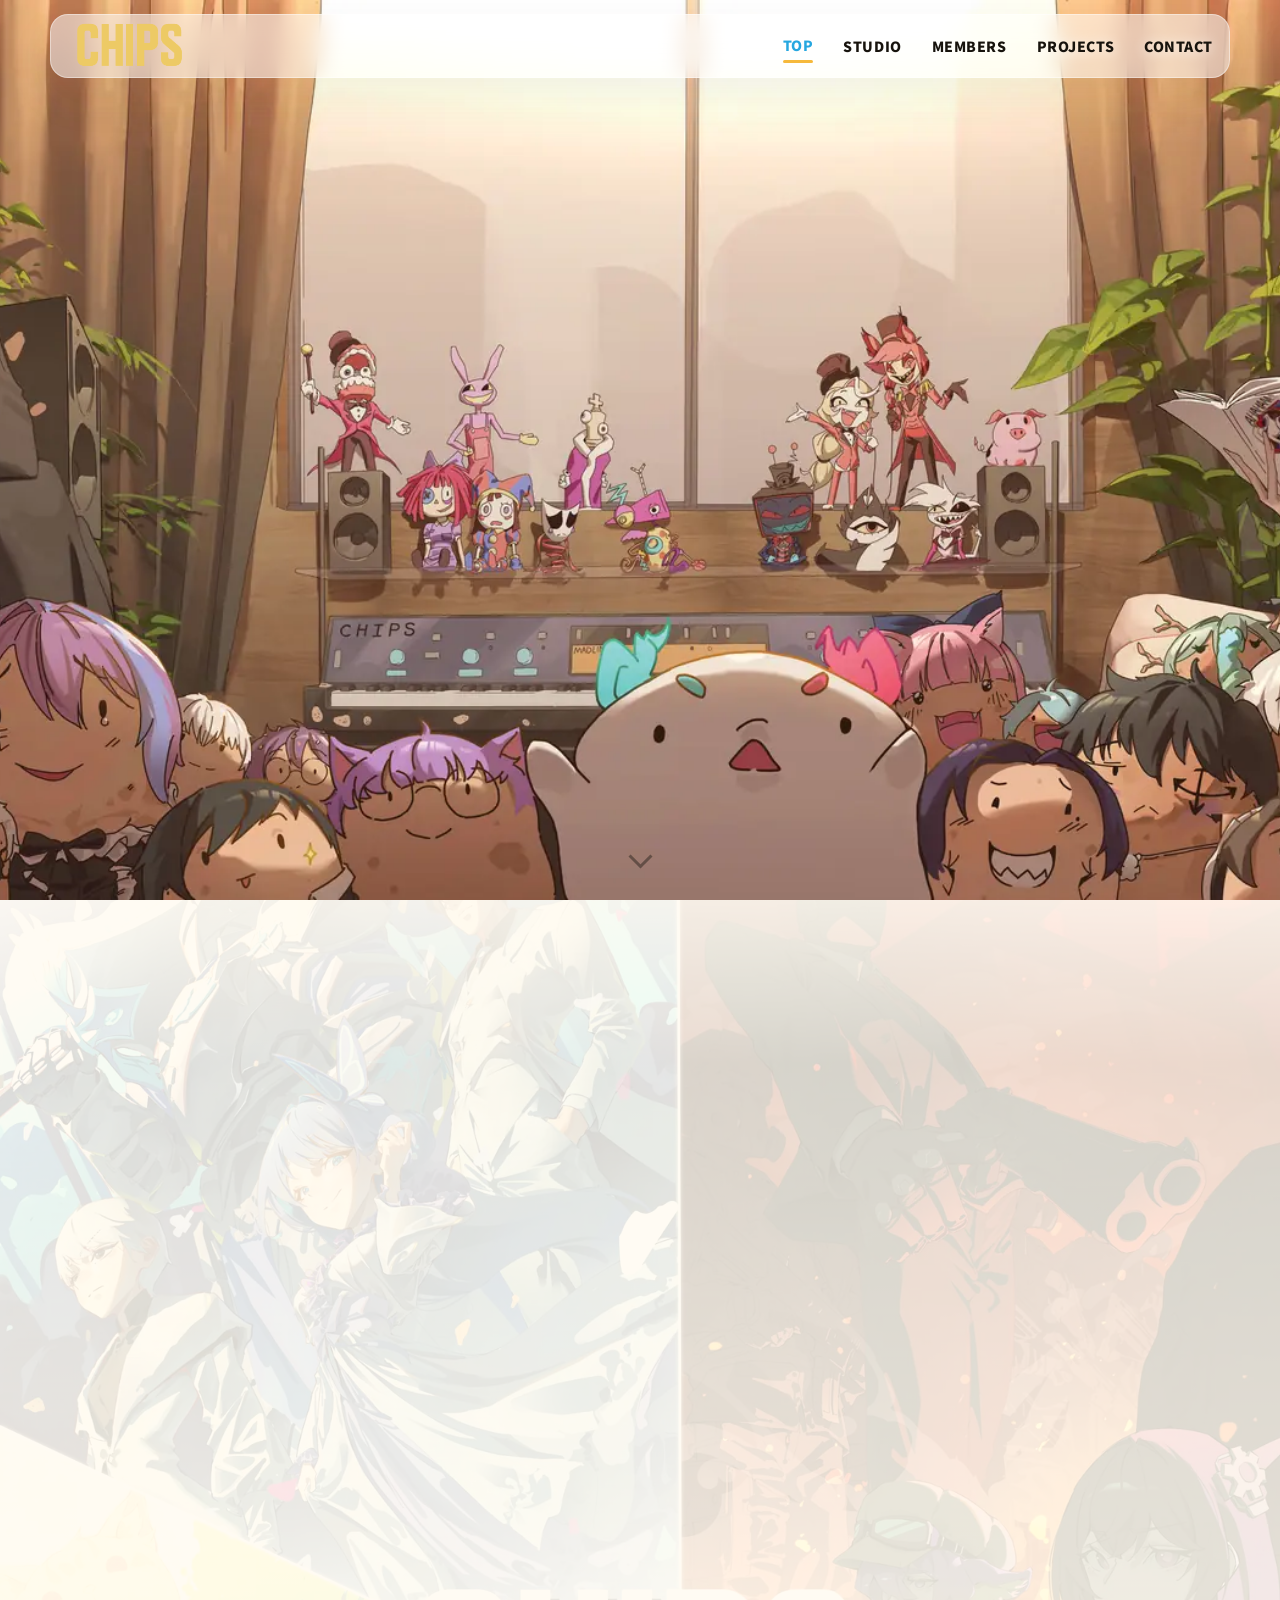
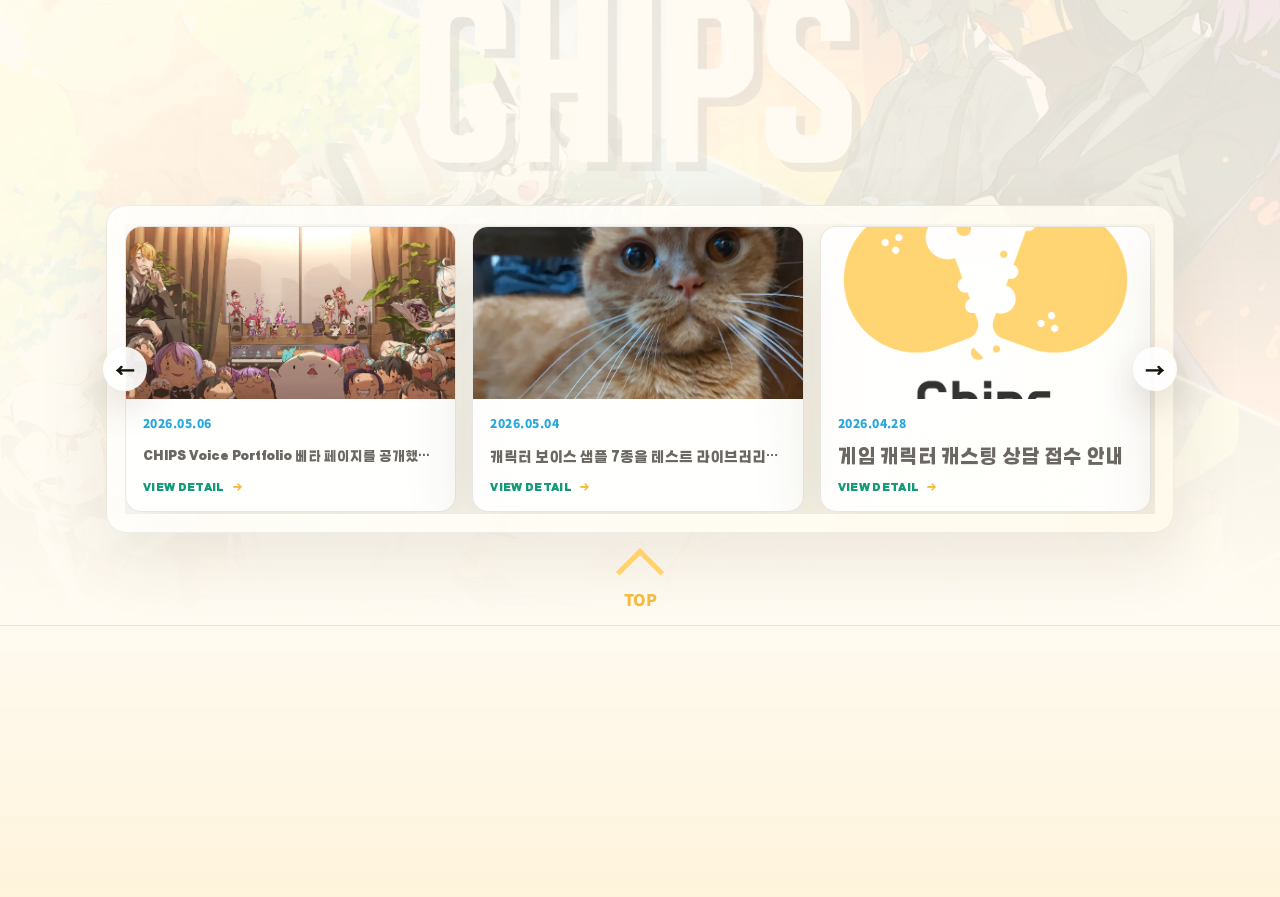
==== commit 65f7322f: "Add acting type audio category" ====
--- a/index.html
+++ b/index.html
@@ -32,9 +32,6 @@
           <video class="hero-video" autoplay muted loop playsinline preload="metadata" poster="assets/chips-hero-optimized.webp">
             <source src="assets/chips-background.mp4" type="video/mp4" />
           </video>
-          <div class="hero-poster-pan" aria-hidden="true">
-            <img src="assets/chips-poster-landscape.webp" alt="" />
-          </div>
           <a class="hero-scroll-cue" href="#voice-sample" aria-label="Scroll to voice samples">
             <span></span>
           </a>
@@ -530,6 +527,6 @@
 
     <div class="contact-status-bar" id="contact-status-bar" hidden role="alert"></div>
 
-    <script src="script.js?v=20260605-news-article-polish"></script>
+    <script src="script.js?v=20260620-acting-type-video-loop"></script>
   </body>
 </html>
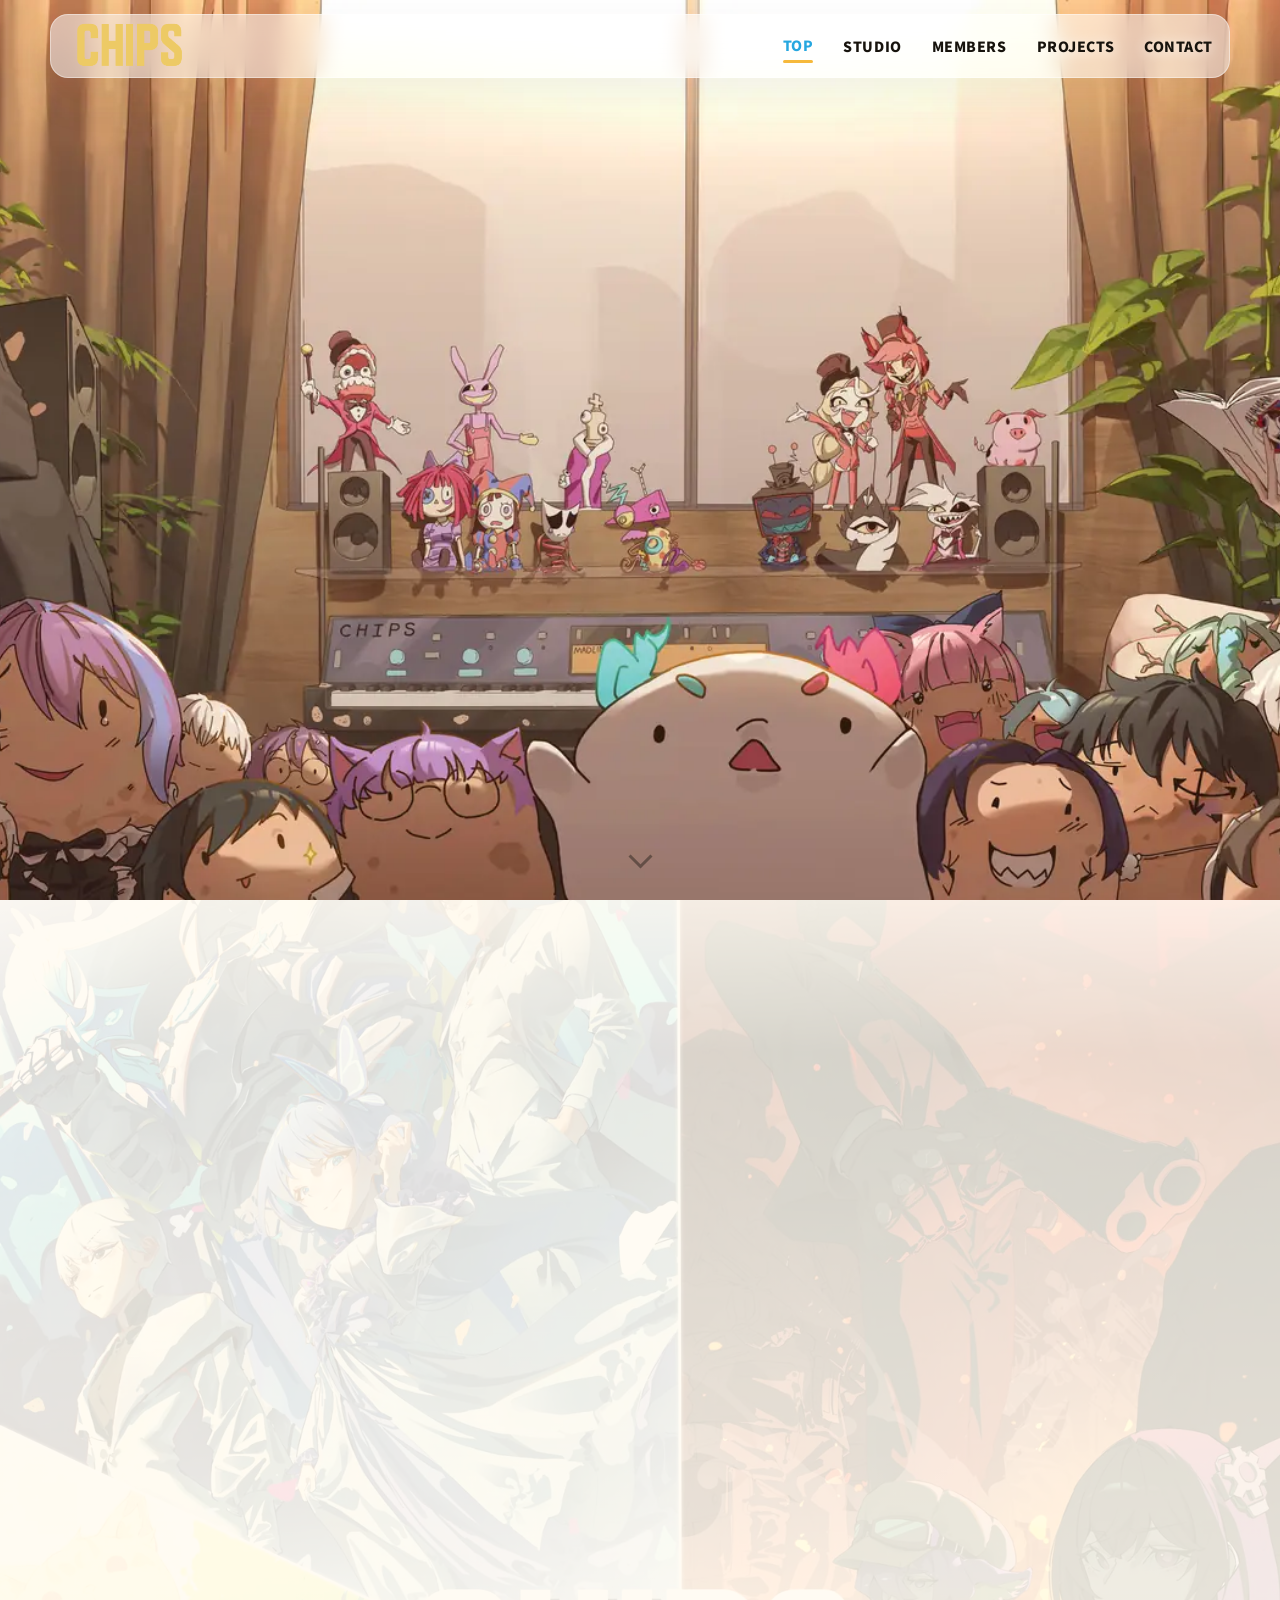
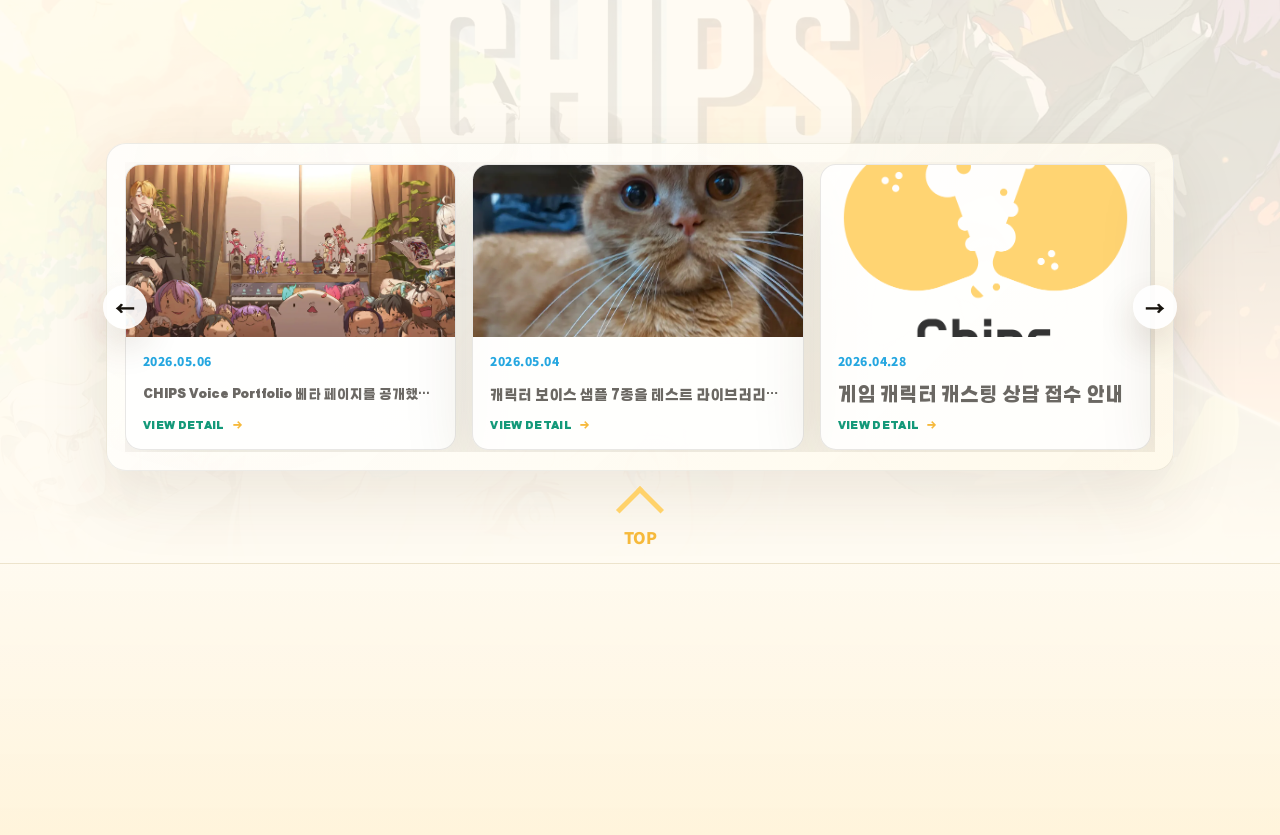
==== commit c01655e5: "Move dialect into voice texture category" ====
--- a/index.html
+++ b/index.html
@@ -527,6 +527,6 @@
 
     <div class="contact-status-bar" id="contact-status-bar" hidden role="alert"></div>
 
-    <script src="script.js?v=20260620-acting-type-video-loop"></script>
+    <script src="script.js?v=20260620-dialect-texture"></script>
   </body>
 </html>
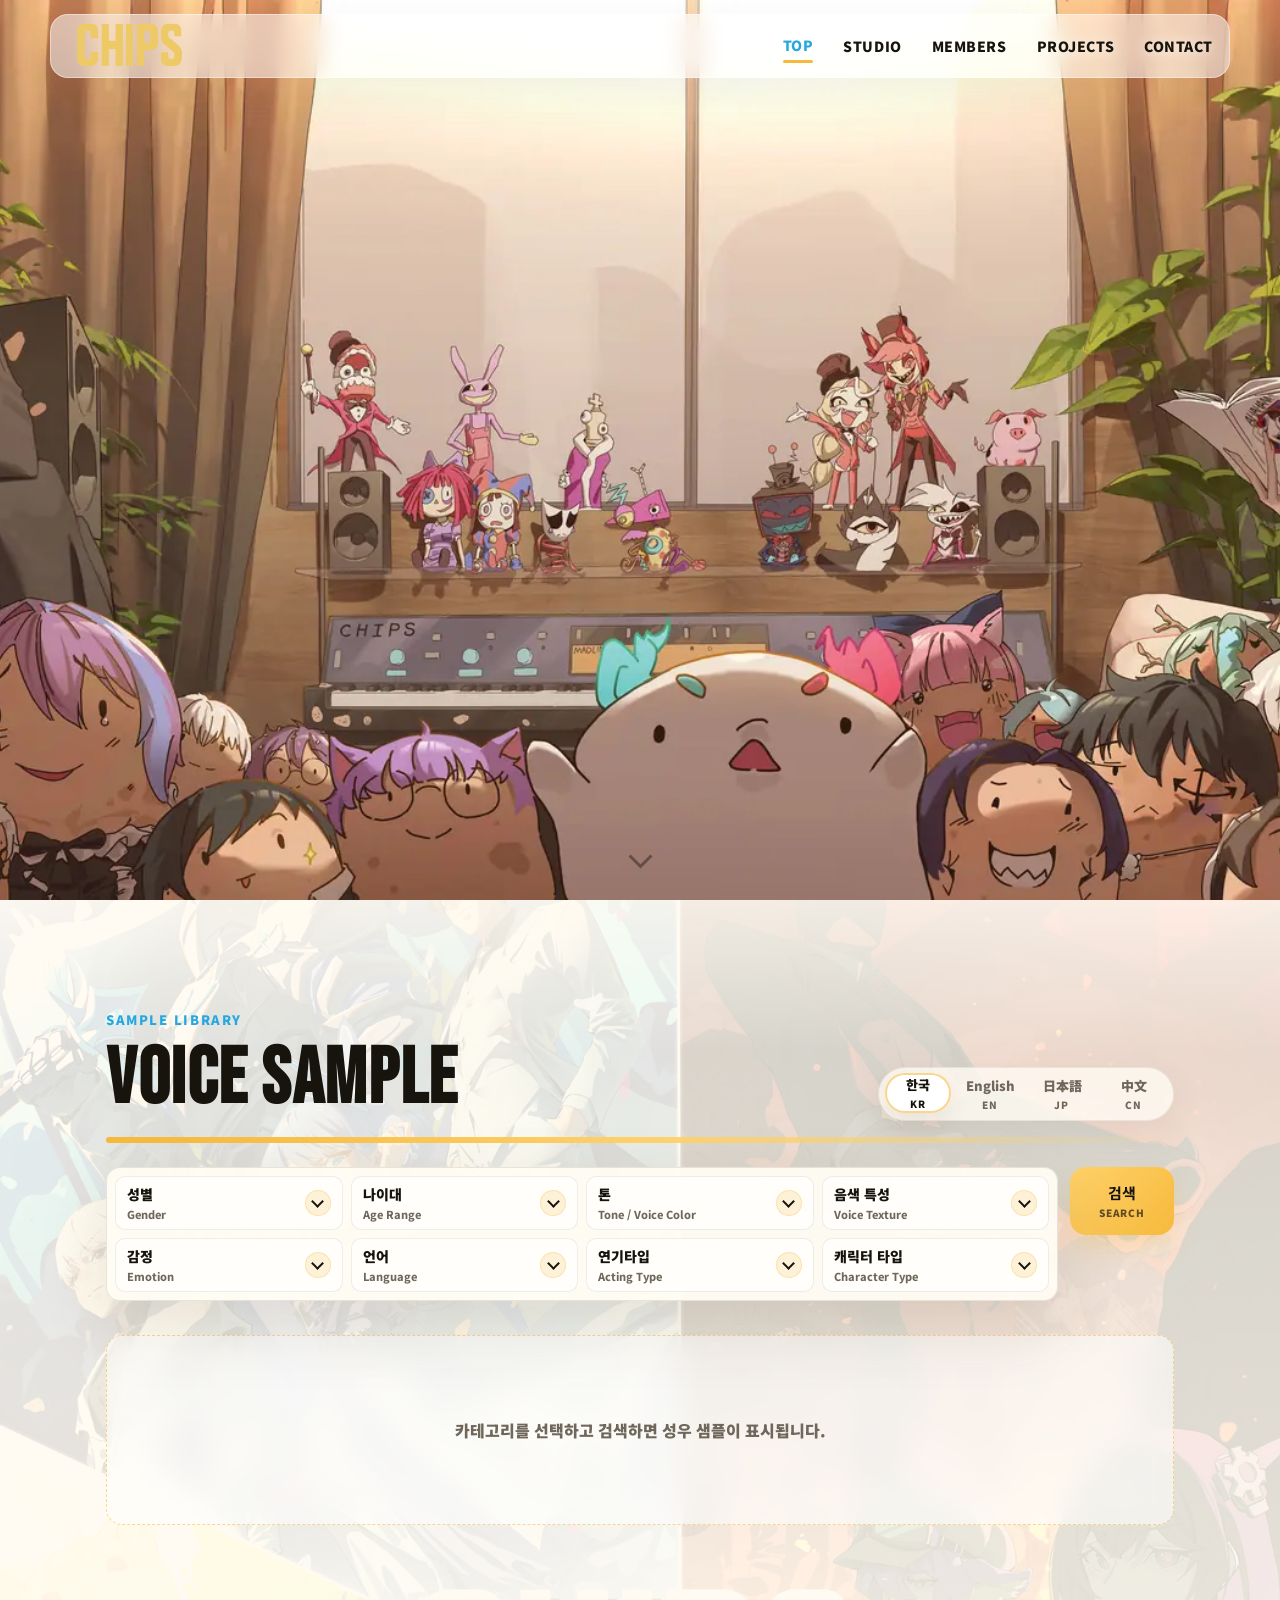
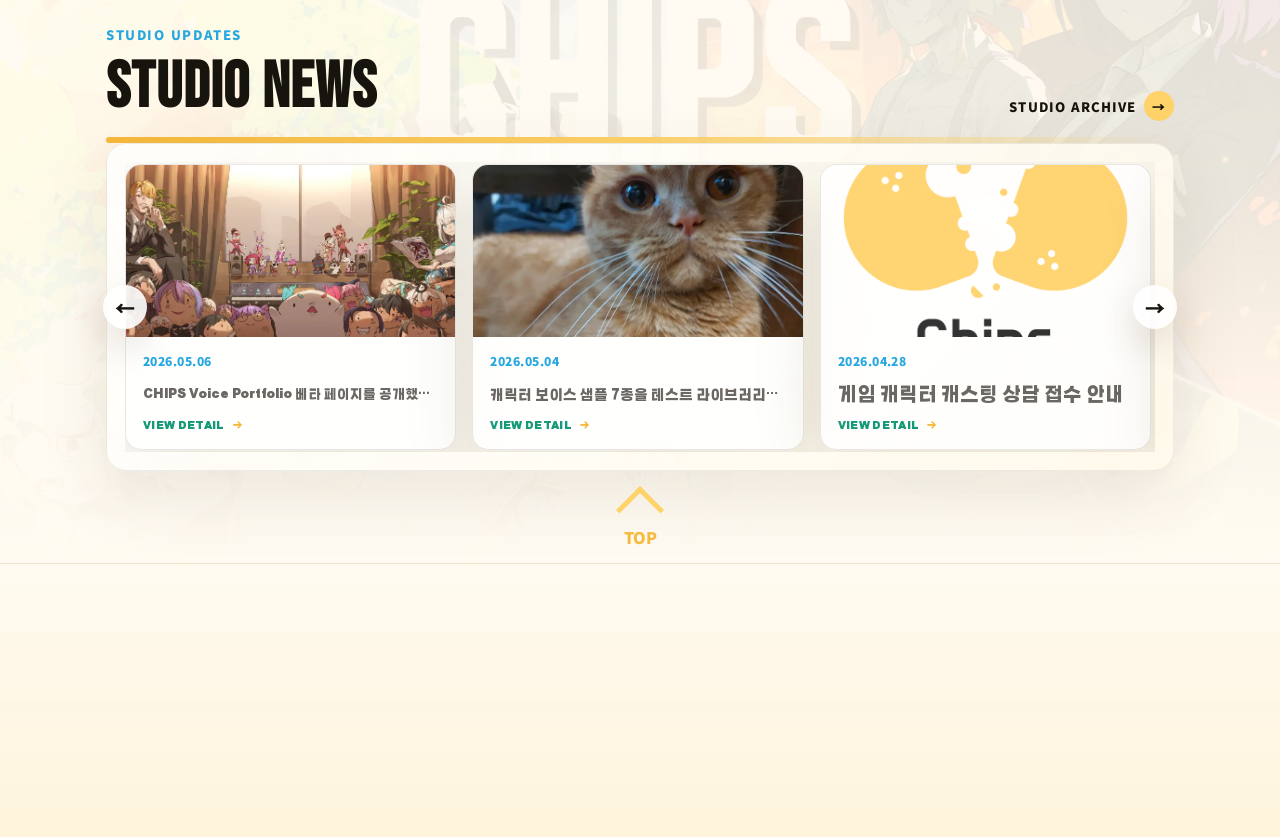
==== commit 8fd3c01e: "Polish text wrapping in public pages" ====
--- a/index.html
+++ b/index.html
@@ -10,7 +10,7 @@
       href="https://fonts.googleapis.com/css2?family=Bebas+Neue&family=Noto+Sans+KR:wght@400;500;700;900&display=swap"
       rel="stylesheet"
     />
-    <link rel="stylesheet" href="styles.css?v=20260605-news-nav-polish" />
+    <link rel="stylesheet" href="styles.css?v=20260630-text-wrap-polish" />
   </head>
   <body>
     <header class="site-header" aria-label="CHIPS main navigation">
@@ -305,8 +305,8 @@
           <aside class="contact-aside" aria-label="Contact information">
             <h3 data-contact-text="guideTitle">문의 안내</h3>
             <p data-contact-html="guideBody">
-              문의 내용 확인 후 <strong>1~2일 이내</strong>에 이메일로 답변드리겠습니다.
-              급한 일정이 있으신 경우 희망 납기일을 함께 작성해 주세요.
+              문의 내용을 확인한 뒤 <strong>1~2일 이내</strong>에 이메일로 답변드리겠습니다.
+              일정이 급한 경우 희망 납기일을 함께 작성해 주세요.
             </p>
             <div class="team-join-cta" aria-label="Team join inquiry">
               <p>
@@ -500,7 +500,7 @@
         <div class="info-content">
           <div class="footer-brand">
             <img src="assets/chips_logo_1.png" alt="CHIPS" />
-            <p>Voice casting and creative production archive.</p>
+            <p>Voice casting & creative production archive.</p>
           </div>
           <div class="footer-main">
             <div class="footer-credits" aria-label="CHIPS team credits">
@@ -509,8 +509,8 @@
               <p><span>Operations Lead</span><strong>곽서현</strong></p>
             </div>
             <div class="footer-notice">
-              <p lang="ko">본 페이지에 게시된 콘텐츠의 무단 복제, 배포 및 도용을 금지하며, 위반 시 관련 법령에 따라 조치될 수 있습니다.</p>
-              <p lang="en">Unauthorized reproduction, distribution, or use of any content on this website is prohibited and may result in legal action.</p>
+              <p lang="ko">본 페이지의 콘텐츠는 무단 복제, 배포 및 도용을 금지합니다. 위반 시 관련 법령에 따라 조치될 수 있습니다.</p>
+              <p lang="en">Do not reproduce, distribute, or use website content without permission. Violations may result in legal action.</p>
             </div>
           </div>
           <div class="footer-bottom">
@@ -527,6 +527,6 @@
 
     <div class="contact-status-bar" id="contact-status-bar" hidden role="alert"></div>
 
-    <script src="script.js?v=20260620-dialect-texture"></script>
+    <script src="script.js?v=20260630-text-wrap-polish"></script>
   </body>
 </html>
--- a/styles.css
+++ b/styles.css
@@ -1367,7 +1367,7 @@
   width: min(1180px, calc(100% - 32px));
   margin: 0 auto;
   display: grid;
-  grid-template-columns: minmax(180px, 0.48fr) minmax(0, 1.52fr);
+  grid-template-columns: minmax(210px, 0.5fr) minmax(0, 1.5fr);
   gap: clamp(18px, 3vw, 42px);
   color: var(--ink);
 }
@@ -1387,16 +1387,17 @@
 
 .footer-brand p {
   margin: 0;
-  max-width: 260px;
+  max-width: 220px;
   color: rgba(23, 19, 13, 0.54);
   font-size: 11.5px;
   font-weight: 900;
-  line-height: 1.45;
+  line-height: 1.55;
+  text-wrap: balance;
 }
 
 .footer-main {
   display: grid;
-  grid-template-columns: minmax(360px, 0.82fr) minmax(0, 1fr);
+  grid-template-columns: minmax(330px, 0.76fr) minmax(360px, 1.24fr);
   gap: clamp(18px, 2.8vw, 36px);
   align-items: center;
 }
@@ -1452,11 +1453,14 @@
 }
 
 .footer-notice p {
+  max-width: 560px;
   color: rgba(23, 19, 13, 0.58);
-  font-size: clamp(11.5px, 1.05vw, 14px);
+  font-size: clamp(11.5px, 0.95vw, 13.5px);
   font-weight: 800;
-  line-height: 1.62;
+  line-height: 1.68;
+  overflow-wrap: normal;
   word-break: keep-all;
+  text-wrap: pretty;
 }
 
 .footer-bottom {
@@ -1649,7 +1653,7 @@
 .news-feature {
   position: relative;
   display: grid;
-  grid-template-columns: minmax(220px, 0.82fr) minmax(0, 1fr);
+  grid-template-columns: minmax(220px, 0.72fr) minmax(0, 1.08fr);
   overflow: hidden;
   transition: transform 180ms ease, border-color 180ms ease, box-shadow 180ms ease;
 }
@@ -1697,7 +1701,8 @@
 .news-feature-copy {
   display: grid;
   align-content: center;
-  padding: clamp(22px, 3.5vw, 34px);
+  gap: 7px;
+  padding: clamp(22px, 3.2vw, 32px);
 }
 
 .news-list {
@@ -1754,17 +1759,18 @@
 
 .news-feature h3,
 .news-item h3 {
-  margin: 10px 0;
+  margin: 6px 0;
   color: var(--ink);
   line-height: 1.25;
   overflow: hidden;
   text-overflow: ellipsis;
   white-space: nowrap;
   word-break: keep-all;
+  text-wrap: balance;
 }
 
 .news-feature h3 {
-  font-size: clamp(21px, 2.45vw, 30px);
+  font-size: clamp(19px, 2.18vw, 26px);
 }
 
 .news-item h3 {
@@ -1814,9 +1820,10 @@
   margin: 0;
   color: var(--muted);
   font-size: 14px;
-  line-height: 1.72;
-  overflow-wrap: break-word;
+  line-height: 1.78;
+  overflow-wrap: normal;
   word-break: keep-all;
+  text-wrap: pretty;
 }
 
 .news-tags {
@@ -2600,7 +2607,7 @@
 
 .contact-layout {
   display: grid;
-  grid-template-columns: minmax(210px, 270px) minmax(0, 1fr);
+  grid-template-columns: minmax(250px, 300px) minmax(0, 1fr);
   gap: 28px;
   align-items: start;
 }
@@ -2621,7 +2628,7 @@
   align-content: start;
   gap: 12px;
   max-height: calc(100vh - 120px);
-  padding: 20px 18px;
+  padding: 20px 19px;
   overflow: auto;
   scrollbar-width: thin;
 }
@@ -2665,10 +2672,12 @@
 .contact-aside p {
   margin: 0;
   color: rgba(23, 19, 13, 0.52);
-  font-size: 13px;
+  font-size: 12.5px;
   font-weight: 800;
-  line-height: 1.85;
+  line-height: 1.78;
+  overflow-wrap: normal;
   word-break: keep-all;
+  text-wrap: pretty;
 }
 
 .contact-aside p strong {
@@ -2677,9 +2686,9 @@
 
 .team-join-cta {
   display: grid;
-  gap: 10px;
-  margin-top: 8px;
-  padding-top: 16px;
+  gap: 8px;
+  margin-top: 6px;
+  padding-top: 14px;
   border-top: 1px solid rgba(23, 19, 13, 0.1);
 }
 
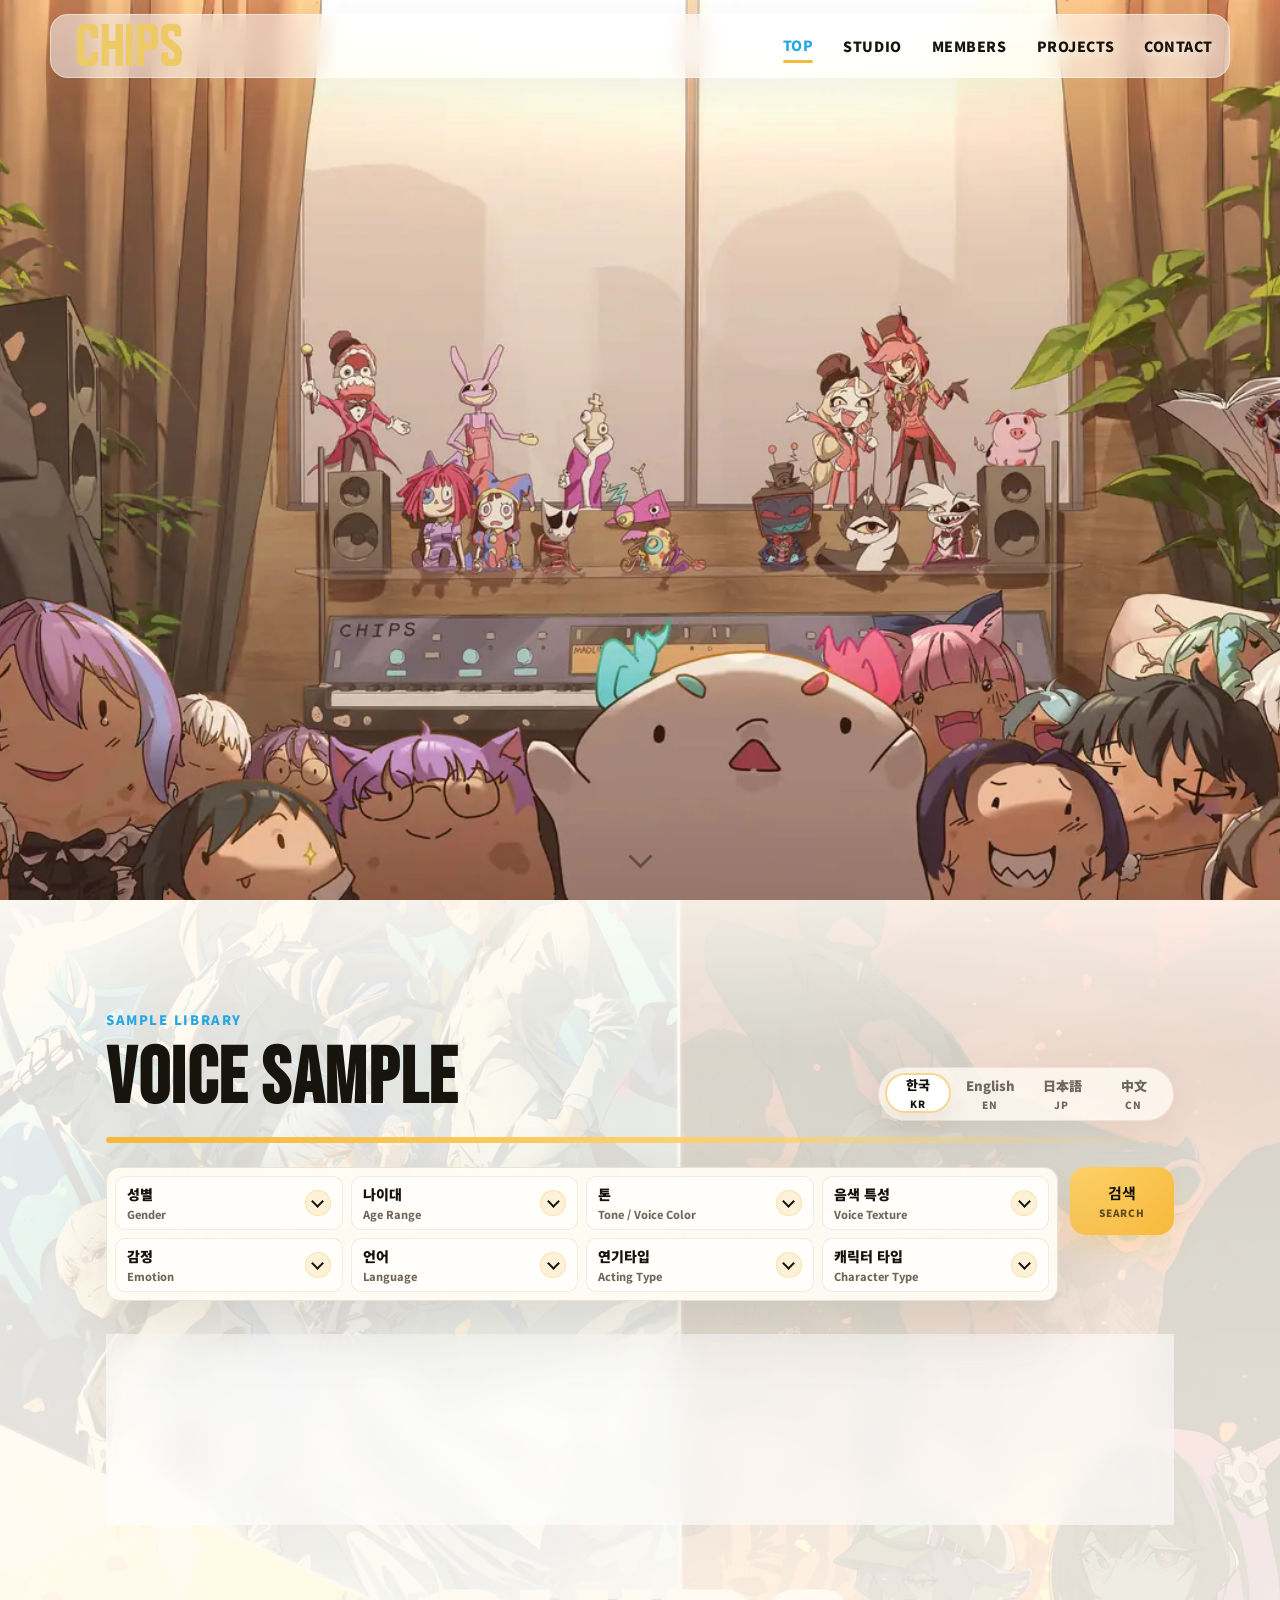
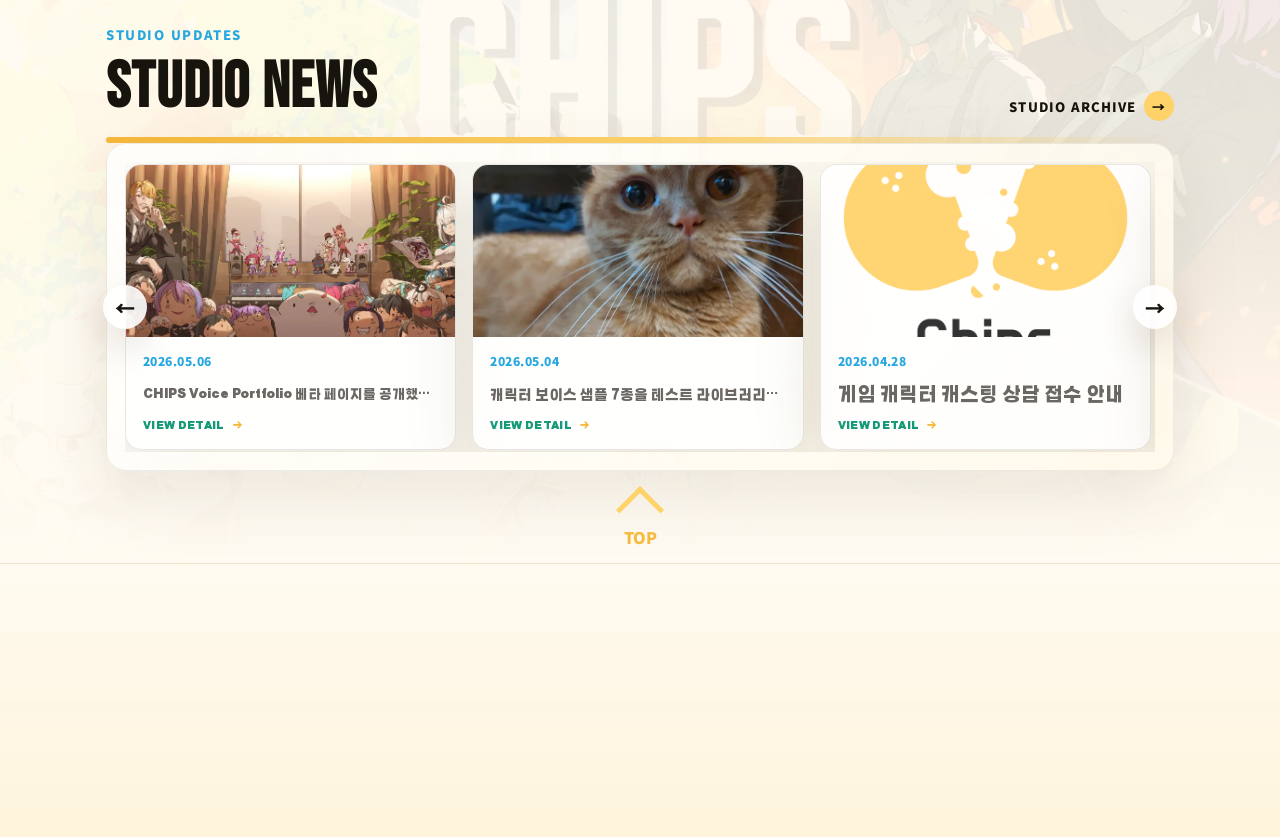
==== commit c607bb8e: "Redesign members card grid" ====
--- a/index.html
+++ b/index.html
@@ -10,7 +10,7 @@
       href="https://fonts.googleapis.com/css2?family=Bebas+Neue&family=Noto+Sans+KR:wght@400;500;700;900&display=swap"
       rel="stylesheet"
     />
-    <link rel="stylesheet" href="styles.css?v=20260630-text-wrap-polish" />
+    <link rel="stylesheet" href="styles.css?v=20260630-member-card-grid" />
   </head>
   <body>
     <header class="site-header" aria-label="CHIPS main navigation">
--- a/styles.css
+++ b/styles.css
@@ -749,8 +749,10 @@
 }
 
 .actor-grid {
-  grid-template-columns: repeat(auto-fit, minmax(178px, 1fr));
-  gap: 16px;
+  width: min(1120px, 100%);
+  margin: 0 auto;
+  grid-template-columns: repeat(5, minmax(0, 1fr));
+  gap: 24px 22px;
   align-items: stretch;
 }
 
@@ -2044,22 +2046,27 @@
 
 .actor-card {
   position: relative;
-  min-height: 0;
+  min-height: 250px;
   display: grid;
   grid-template-rows: auto 1fr;
+  align-content: start;
+  justify-items: center;
+  padding: 18px 16px 20px;
+  border: 1px solid rgba(32, 26, 18, 0.12);
+  border-radius: 12px;
   cursor: pointer;
   background:
-    linear-gradient(180deg, rgba(255, 255, 255, 0.9), rgba(255, 250, 239, 0.86)),
-    radial-gradient(circle at 20% 0%, rgba(246, 185, 59, 0.12), transparent 38%);
-  box-shadow: 0 14px 38px rgba(73, 52, 25, 0.08);
+    linear-gradient(180deg, rgba(255, 255, 255, 0.9), rgba(255, 251, 241, 0.84)),
+    radial-gradient(circle at 50% 22%, rgba(246, 185, 59, 0.12), transparent 42%);
+  box-shadow: 0 18px 46px rgba(73, 52, 25, 0.08);
   transition: transform 220ms ease, box-shadow 220ms ease, border-color 220ms ease, background 220ms ease;
 }
 
 .actor-card:hover,
 .actor-card:focus {
-  transform: translateY(-5px);
-  box-shadow: 0 22px 48px rgba(73, 52, 25, 0.14);
-  border-color: rgba(246, 185, 59, 0.54);
+  transform: translateY(-6px);
+  box-shadow: 0 26px 58px rgba(73, 52, 25, 0.14);
+  border-color: rgba(246, 185, 59, 0.62);
   outline: none;
 }
 
@@ -2067,11 +2074,14 @@
   position: relative;
   display: grid;
   place-items: center;
+  width: clamp(92px, 8.2vw, 118px);
   aspect-ratio: 1 / 1;
-  margin: 10px 10px 0;
-  border-radius: 12px;
-  background: rgba(255, 255, 255, 0.72);
+  margin: 0 auto 14px;
+  border: 4px solid rgba(255, 255, 255, 0.9);
+  border-radius: 50%;
+  background: rgba(255, 255, 255, 0.76);
   overflow: hidden;
+  box-shadow: 0 14px 30px rgba(73, 52, 25, 0.12);
 }
 
 .actor-photo img {
@@ -2092,10 +2102,11 @@
 .actor-card-info {
   display: grid;
   align-content: start;
-  gap: 4px;
+  justify-items: center;
+  gap: 5px;
   border-top: 0;
-  padding: 12px 14px 14px;
-  text-align: left;
+  padding: 0;
+  text-align: center;
   background: transparent;
   min-width: 0;
 }
@@ -2104,50 +2115,50 @@
   color: var(--blue);
   font-size: 10px;
   font-weight: 900;
-  letter-spacing: 0.12em;
+  letter-spacing: 0.16em;
   line-height: 1.2;
   text-transform: uppercase;
 }
 
 .actor-card-info strong {
   display: block;
-  min-height: 1.12em;
+  min-height: 1.1em;
   color: var(--ink);
-  font-size: clamp(17px, 1.6vw, 21px);
-  line-height: 1.12;
+  font-size: clamp(19px, 1.85vw, 25px);
+  line-height: 1.08;
   overflow-wrap: anywhere;
 }
 
 .actor-card-en {
-  color: var(--muted);
-  font-size: 12px;
+  color: rgba(23, 19, 13, 0.58);
+  font-size: 12.5px;
   font-weight: 900;
   display: block;
   line-height: 1.2;
+  text-transform: none;
   overflow-wrap: anywhere;
 }
 
 .actor-card-open {
   display: inline-flex;
   align-items: center;
-  gap: 6px;
+  gap: 9px;
   width: max-content;
-  margin-top: 8px;
-  color: rgba(23, 19, 13, 0.42);
-  font-size: 10px;
-  font-weight: 900;
-  letter-spacing: 0.08em;
+  margin-top: 18px;
+  color: rgba(23, 19, 13, 0.5);
+  font-size: 11px;
+  font-weight: 900;
+  letter-spacing: 0.1em;
   line-height: 1;
   text-transform: uppercase;
   transition: color 180ms ease, transform 180ms ease;
 }
 
 .actor-card-open::after {
-  content: "";
-  width: 18px;
-  height: 1px;
-  background: currentColor;
-  transform-origin: left center;
+  content: "→";
+  width: auto;
+  height: auto;
+  background: transparent;
   transition: transform 180ms ease;
 }
 
@@ -3497,6 +3508,7 @@
 
   .actor-grid {
     grid-template-columns: repeat(3, minmax(0, 1fr));
+    gap: 18px;
   }
 
   .actor-profile,
@@ -3718,21 +3730,28 @@
   .actor-card {
     min-height: 0;
     border-radius: 10px;
+    padding: 11px 8px 12px;
   }
 
   .actor-photo {
-    margin: 6px 6px 0;
-    border-radius: 8px;
+    width: clamp(62px, 20vw, 86px);
+    margin: 0 auto 8px;
+    border-radius: 50%;
   }
 
   .actor-card-info {
     gap: 2px;
-    padding: 7px 7px 9px;
-  }
-
-  .actor-card-role,
+    padding: 0;
+  }
+
   .actor-card-open {
     display: none;
+  }
+
+  .actor-card-role {
+    display: block;
+    font-size: 8px;
+    letter-spacing: 0.12em;
   }
 
   .actor-card-info strong {
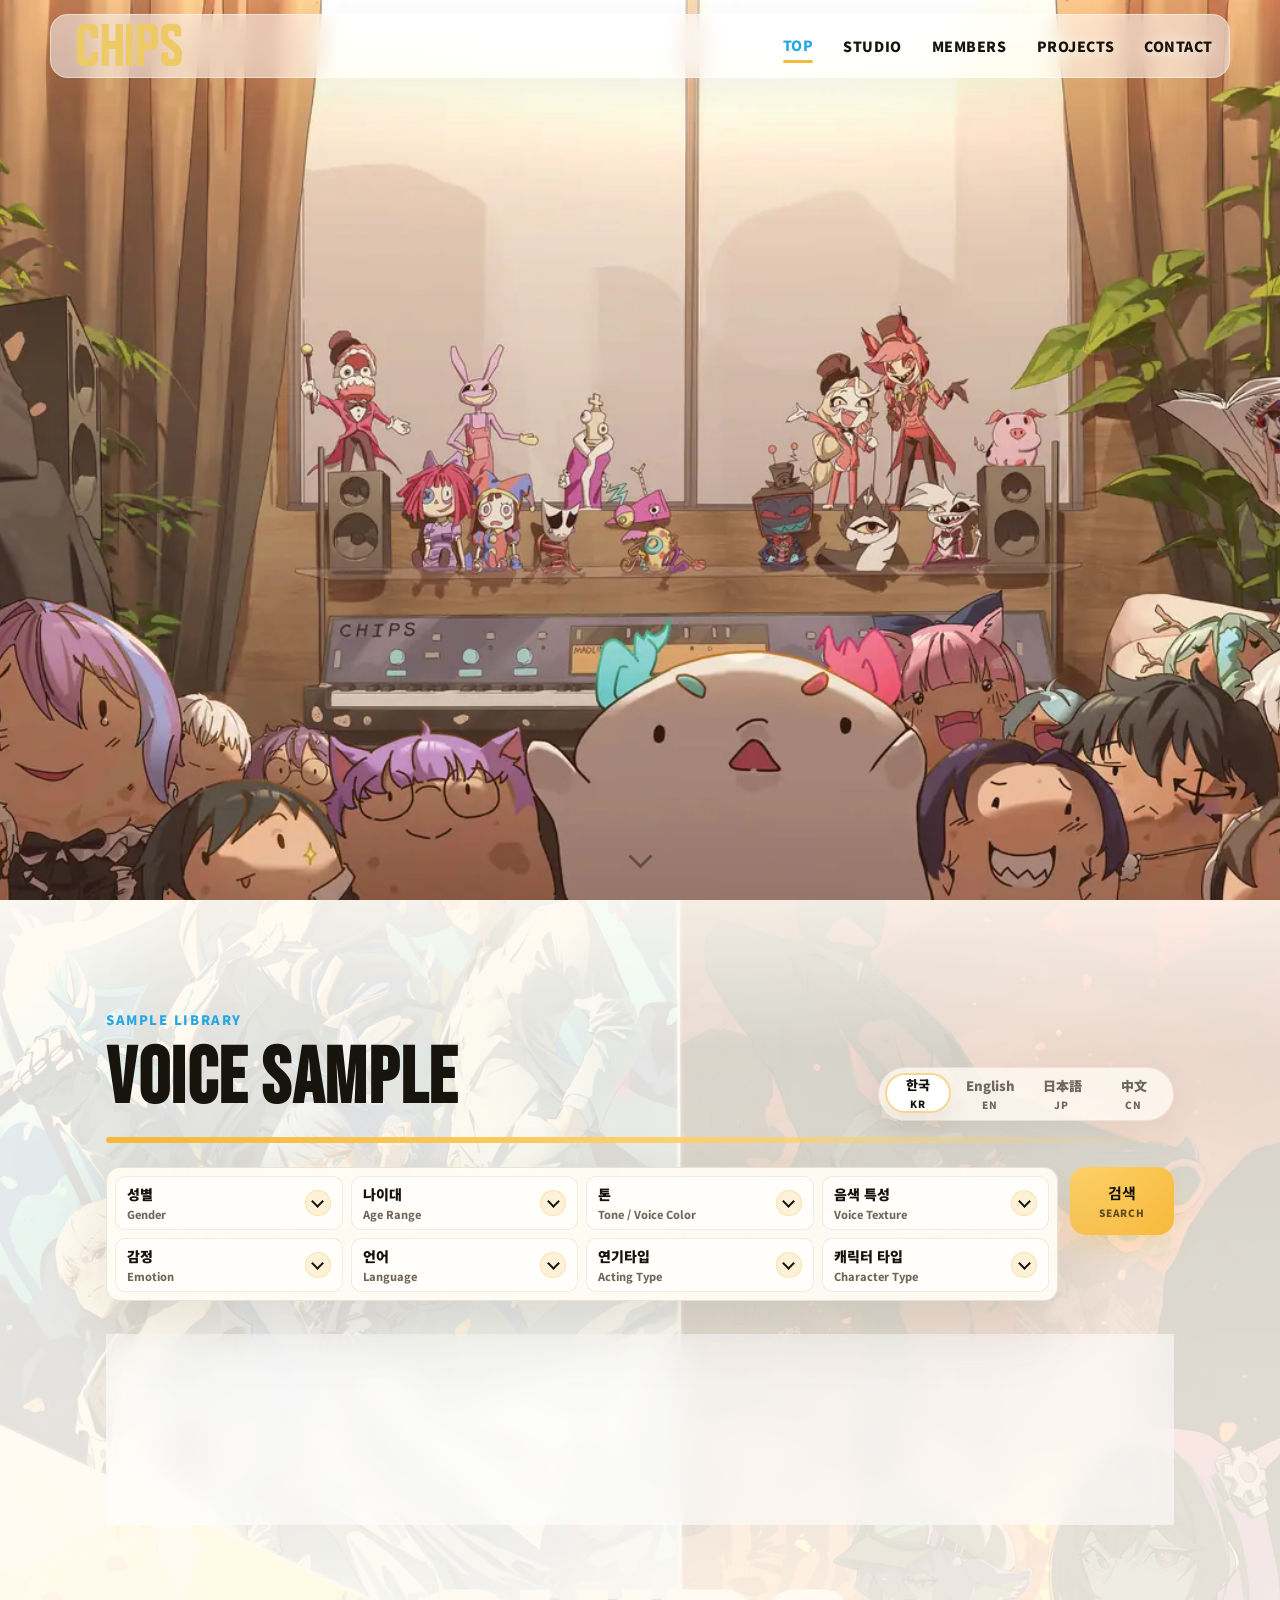
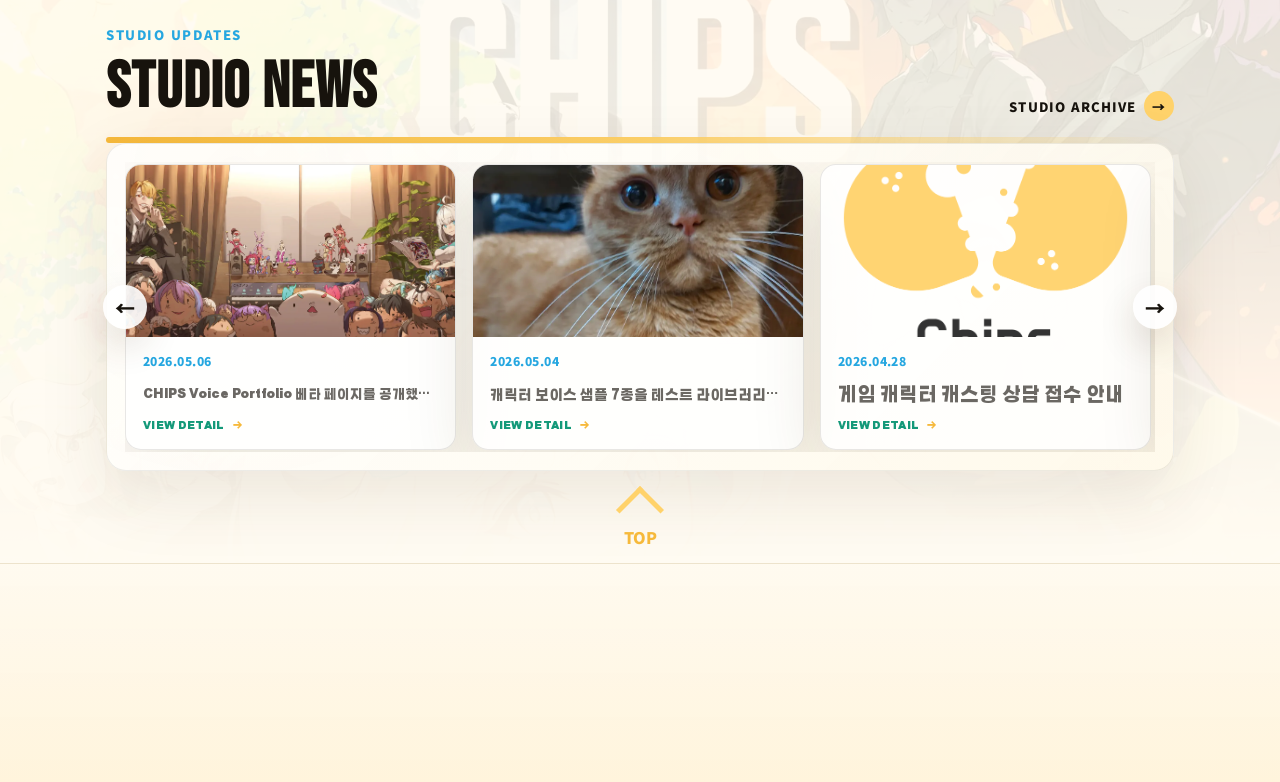
==== commit 6673cf43: "Polish footer brand rendering" ====
--- a/index.html
+++ b/index.html
@@ -10,7 +10,7 @@
       href="https://fonts.googleapis.com/css2?family=Bebas+Neue&family=Noto+Sans+KR:wght@400;500;700;900&display=swap"
       rel="stylesheet"
     />
-    <link rel="stylesheet" href="styles.css?v=20260630-member-card-grid" />
+    <link rel="stylesheet" href="styles.css?v=20260630-footer-logo-polish" />
   </head>
   <body>
     <header class="site-header" aria-label="CHIPS main navigation">
@@ -499,7 +499,7 @@
         </button>
         <div class="info-content">
           <div class="footer-brand">
-            <img src="assets/chips_logo_1.png" alt="CHIPS" />
+            <span class="footer-logo" aria-label="CHIPS">CHIPS</span>
             <p>Voice casting & creative production archive.</p>
           </div>
           <div class="footer-main">
--- a/styles.css
+++ b/styles.css
@@ -1382,19 +1382,27 @@
   border-right: 2px solid rgba(246, 185, 59, 0.58);
 }
 
-.footer-brand img {
-  width: clamp(96px, 10vw, 138px);
-  height: auto;
+.footer-logo {
+  display: block;
+  width: max-content;
+  color: #f0c953;
+  font-family: "Bebas Neue", "Noto Sans KR", sans-serif;
+  font-size: clamp(54px, 5.5vw, 78px);
+  font-weight: 900;
+  line-height: 0.86;
+  letter-spacing: 0.02em;
+  text-shadow: 0 8px 20px rgba(246, 185, 59, 0.1);
 }
 
 .footer-brand p {
   margin: 0;
-  max-width: 220px;
+  max-width: 260px;
   color: rgba(23, 19, 13, 0.54);
-  font-size: 11.5px;
-  font-weight: 900;
-  line-height: 1.55;
-  text-wrap: balance;
+  font-size: clamp(11px, 0.9vw, 13px);
+  font-weight: 900;
+  line-height: 1.45;
+  letter-spacing: -0.01em;
+  text-wrap: pretty;
 }
 
 .footer-main {
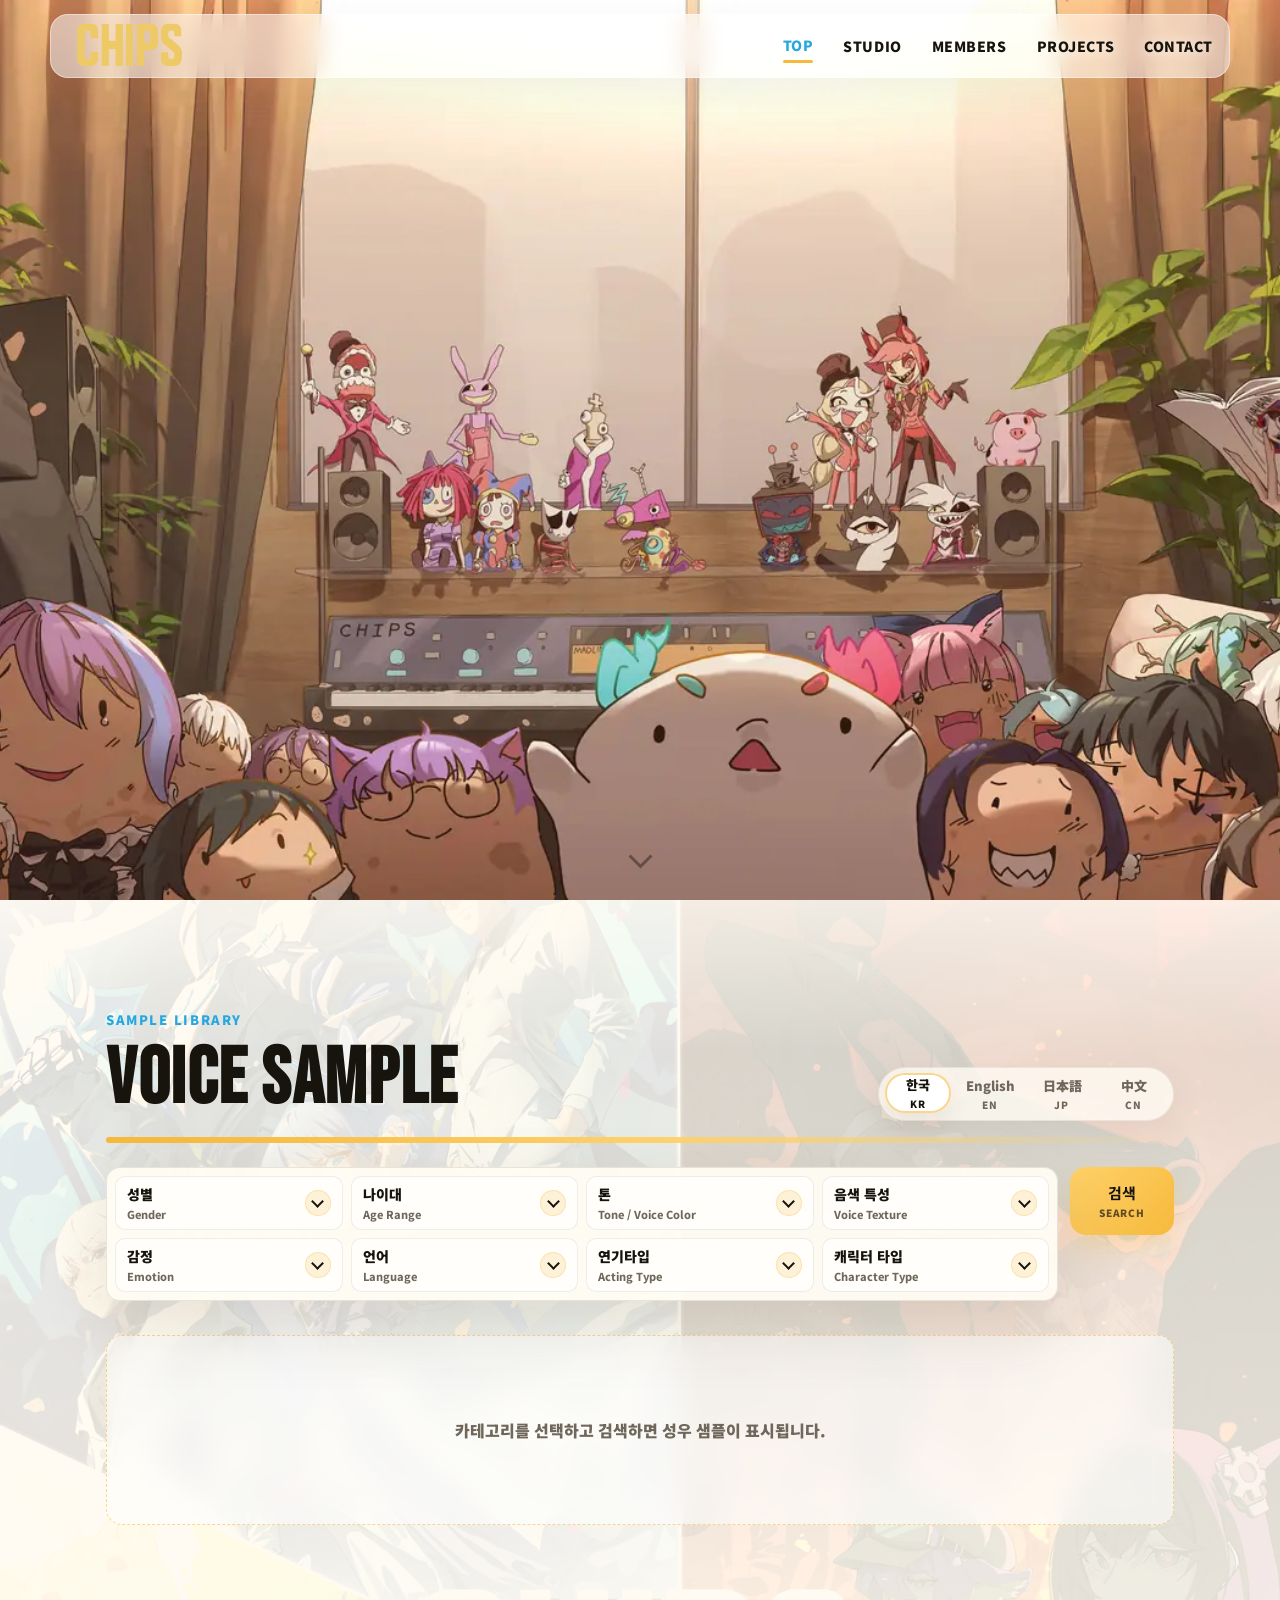
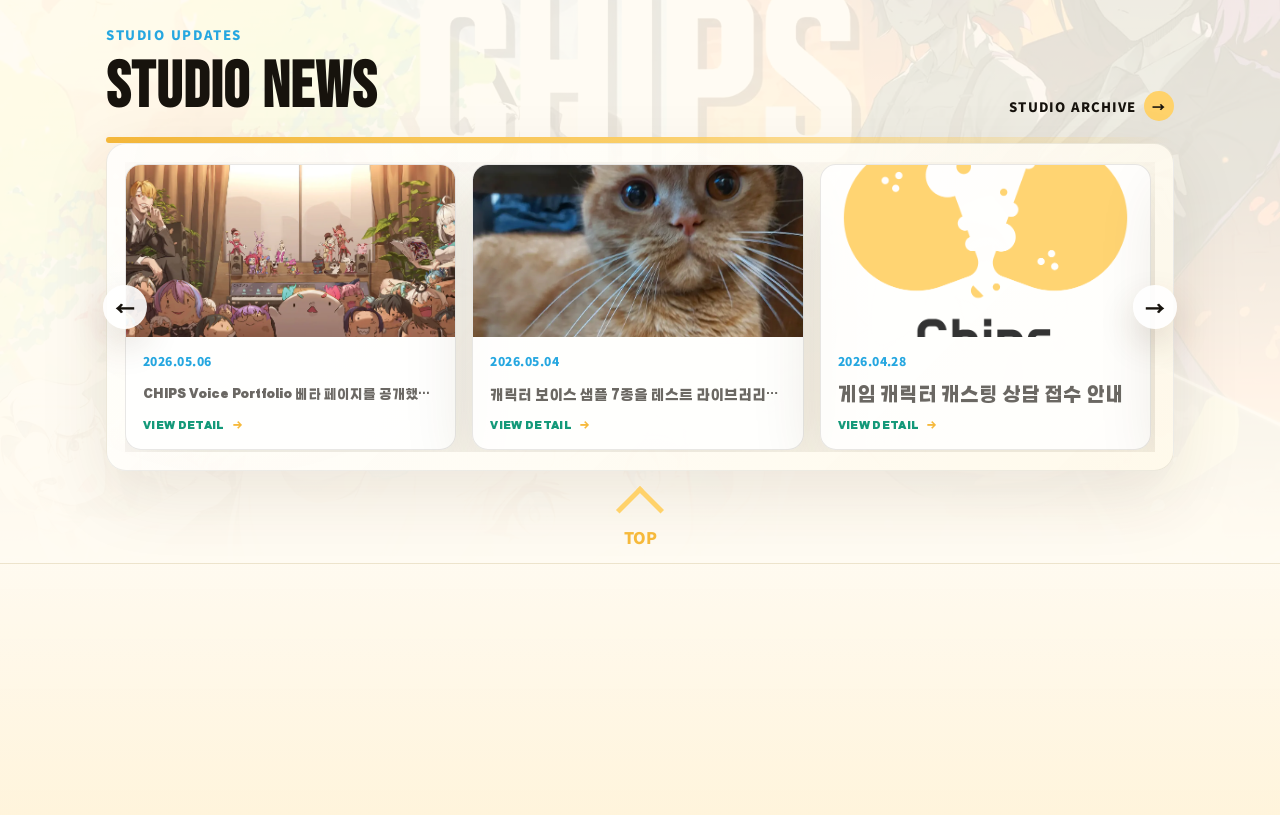
==== commit 22f09ba1: "Align footer brand text wrap" ====
--- a/index.html
+++ b/index.html
@@ -10,7 +10,7 @@
       href="https://fonts.googleapis.com/css2?family=Bebas+Neue&family=Noto+Sans+KR:wght@400;500;700;900&display=swap"
       rel="stylesheet"
     />
-    <link rel="stylesheet" href="styles.css?v=20260630-footer-logo-polish" />
+    <link rel="stylesheet" href="styles.css?v=20260704-footer-brand-wrap" />
   </head>
   <body>
     <header class="site-header" aria-label="CHIPS main navigation">
@@ -500,7 +500,7 @@
         <div class="info-content">
           <div class="footer-brand">
             <span class="footer-logo" aria-label="CHIPS">CHIPS</span>
-            <p>Voice casting & creative production archive.</p>
+            <p>Voice casting & creative<br />production archive.</p>
           </div>
           <div class="footer-main">
             <div class="footer-credits" aria-label="CHIPS team credits">
--- a/styles.css
+++ b/styles.css
@@ -1377,9 +1377,11 @@
 .footer-brand {
   display: grid;
   align-content: center;
-  gap: 10px;
+  justify-items: center;
+  gap: 14px;
   padding-right: clamp(16px, 2.6vw, 28px);
   border-right: 2px solid rgba(246, 185, 59, 0.58);
+  text-align: center;
 }
 
 .footer-logo {
@@ -1387,22 +1389,21 @@
   width: max-content;
   color: #f0c953;
   font-family: "Bebas Neue", "Noto Sans KR", sans-serif;
-  font-size: clamp(54px, 5.5vw, 78px);
-  font-weight: 900;
-  line-height: 0.86;
+  font-size: clamp(64px, 6.2vw, 92px);
+  font-weight: 900;
+  line-height: 0.82;
   letter-spacing: 0.02em;
   text-shadow: 0 8px 20px rgba(246, 185, 59, 0.1);
 }
 
 .footer-brand p {
   margin: 0;
-  max-width: 260px;
+  max-width: 300px;
   color: rgba(23, 19, 13, 0.54);
-  font-size: clamp(11px, 0.9vw, 13px);
-  font-weight: 900;
-  line-height: 1.45;
-  letter-spacing: -0.01em;
-  text-wrap: pretty;
+  font-size: clamp(14px, 1.18vw, 18px);
+  font-weight: 900;
+  line-height: 1.42;
+  letter-spacing: -0.015em;
 }
 
 .footer-main {
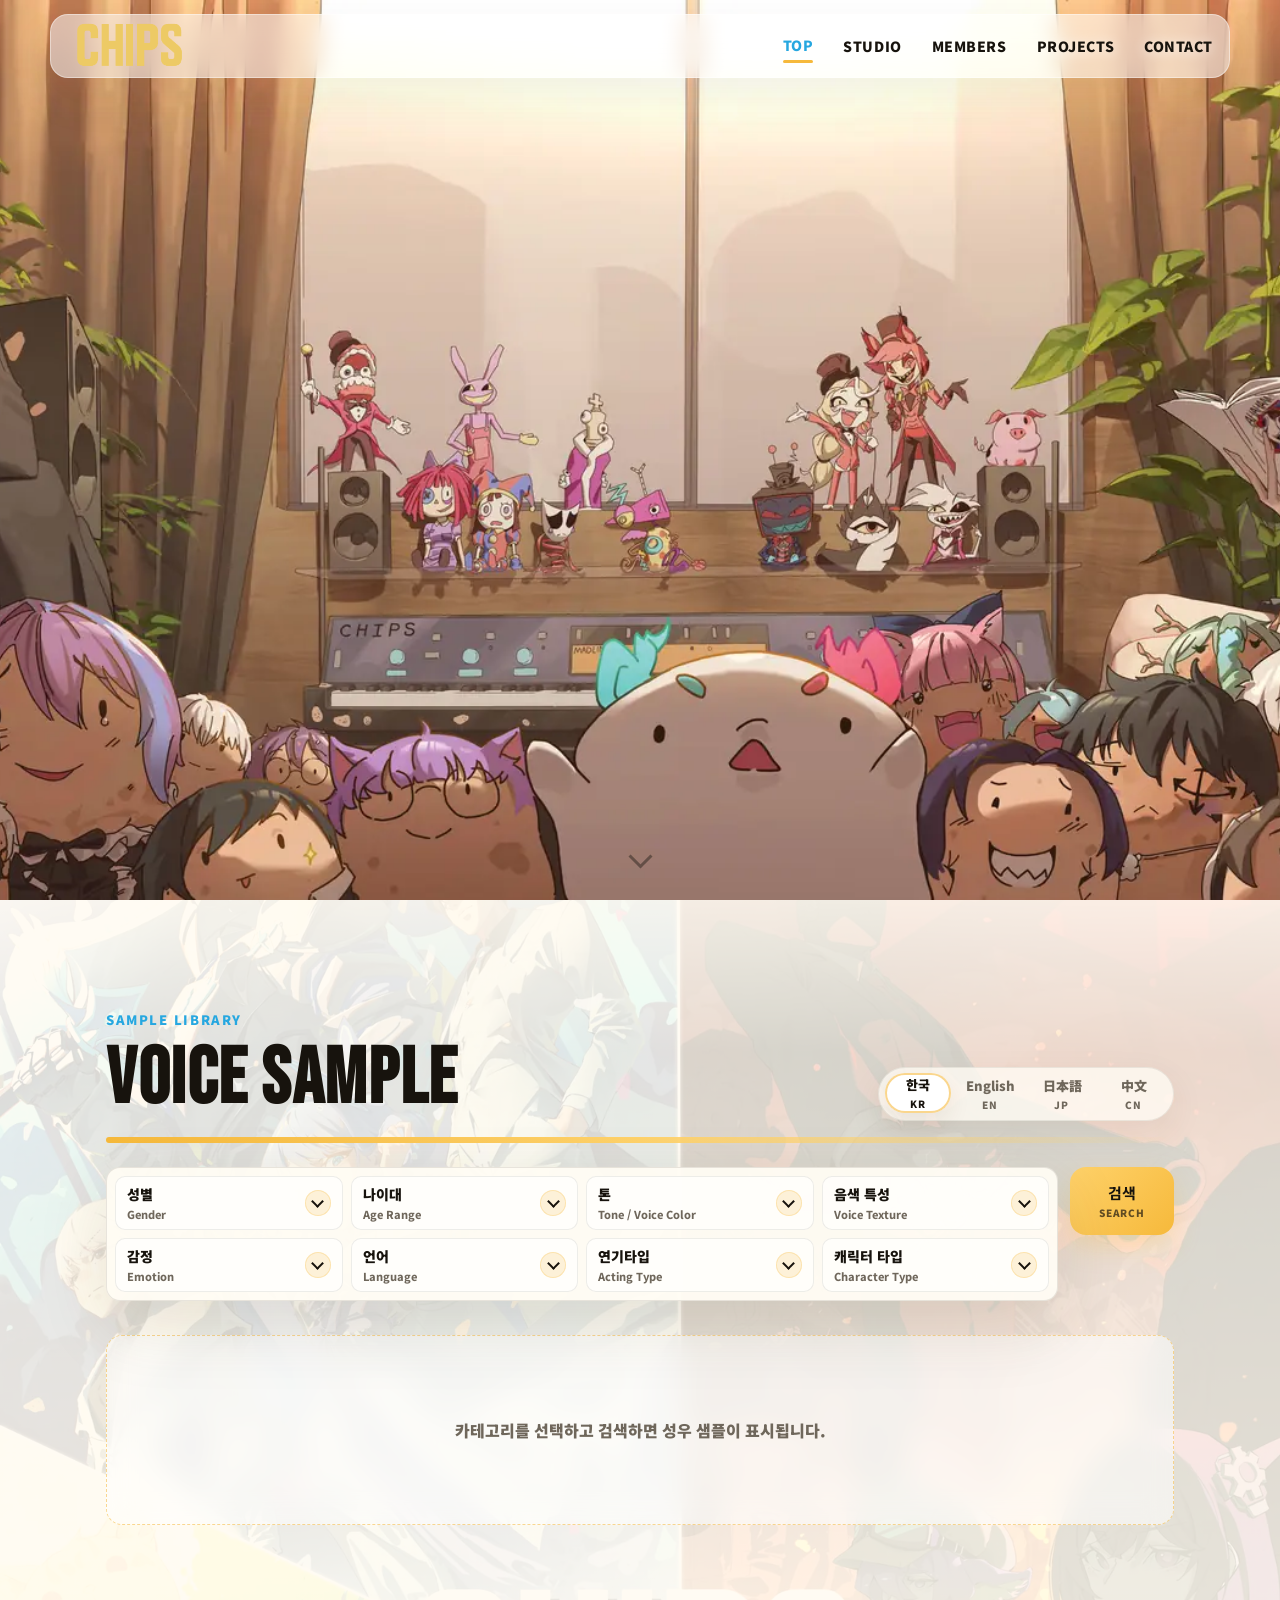
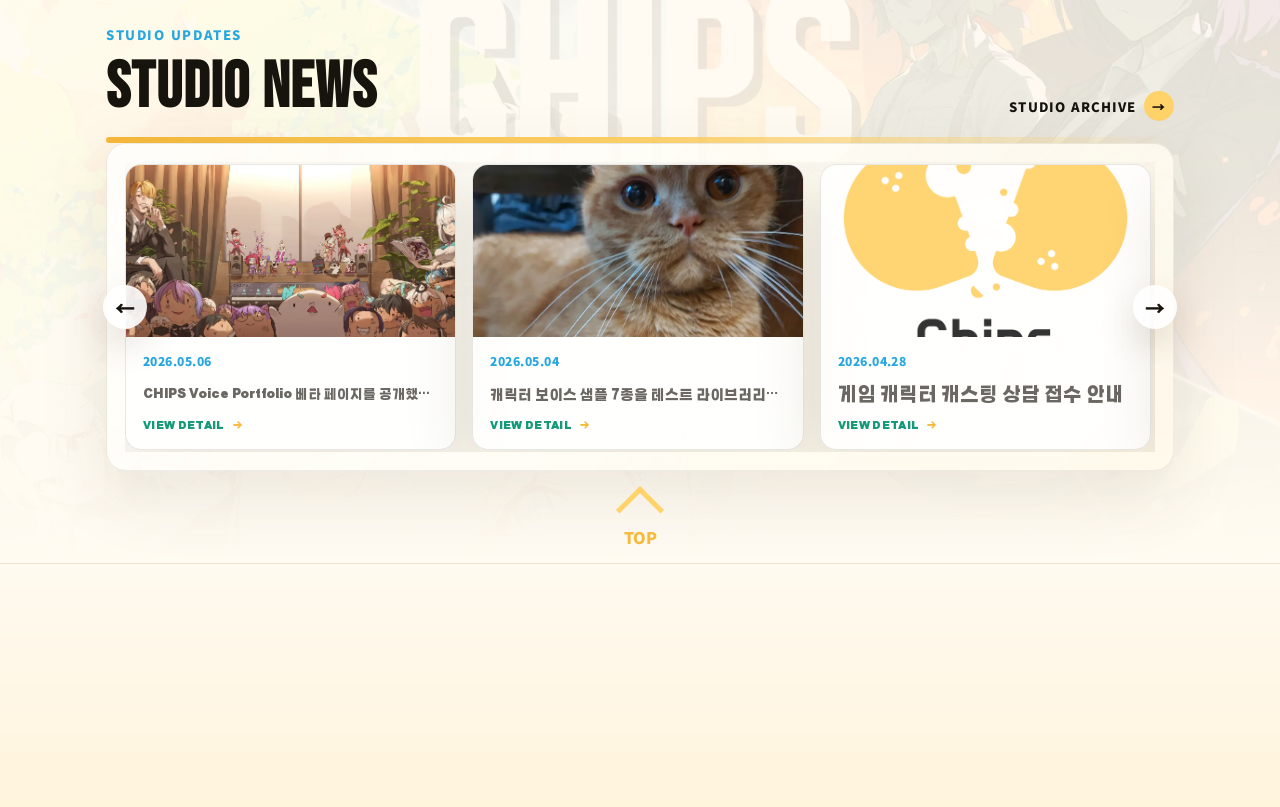
==== commit 315669bd: "Scale down footer brand caption" ====
--- a/index.html
+++ b/index.html
@@ -10,7 +10,7 @@
       href="https://fonts.googleapis.com/css2?family=Bebas+Neue&family=Noto+Sans+KR:wght@400;500;700;900&display=swap"
       rel="stylesheet"
     />
-    <link rel="stylesheet" href="styles.css?v=20260704-footer-brand-wrap" />
+    <link rel="stylesheet" href="styles.css?v=20260704-footer-brand-scale" />
   </head>
   <body>
     <header class="site-header" aria-label="CHIPS main navigation">
--- a/styles.css
+++ b/styles.css
@@ -1400,7 +1400,7 @@
   margin: 0;
   max-width: 300px;
   color: rgba(23, 19, 13, 0.54);
-  font-size: clamp(14px, 1.18vw, 18px);
+  font-size: clamp(11.5px, 0.95vw, 13.5px);
   font-weight: 900;
   line-height: 1.42;
   letter-spacing: -0.015em;
